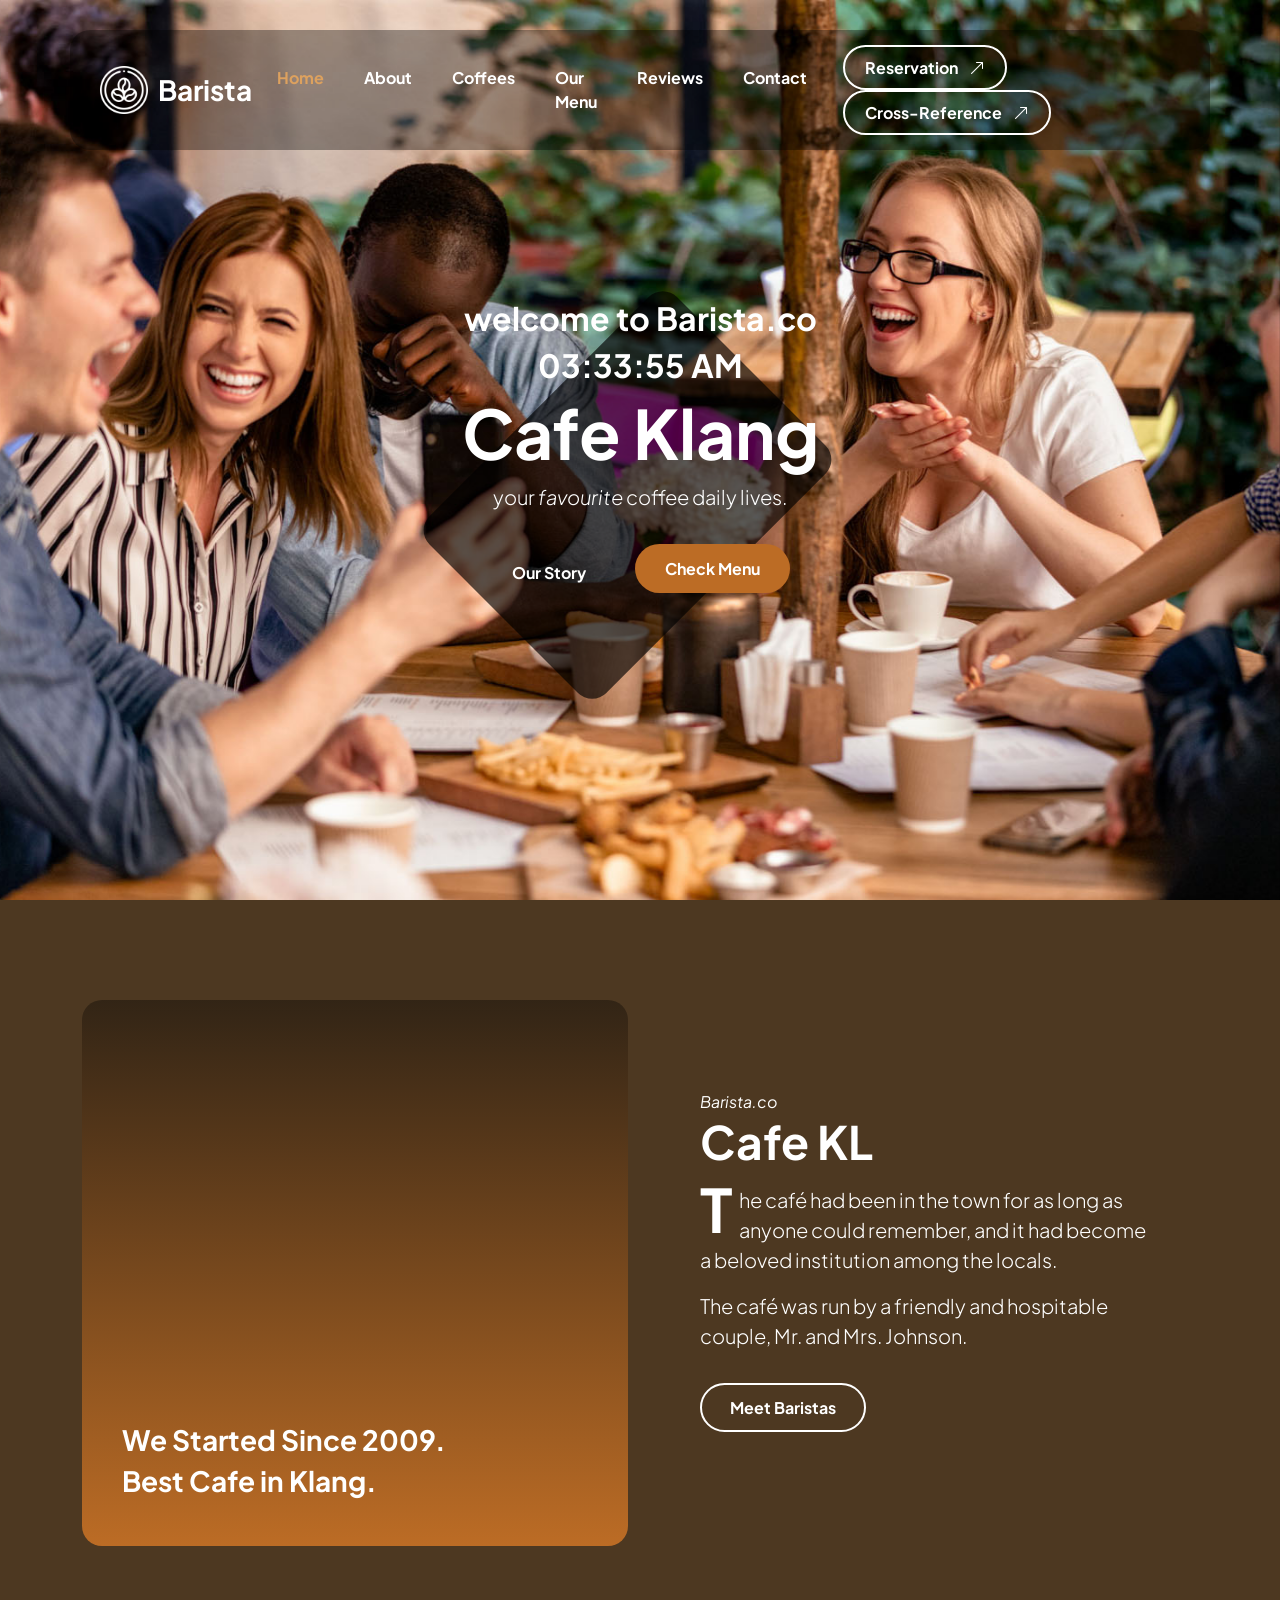
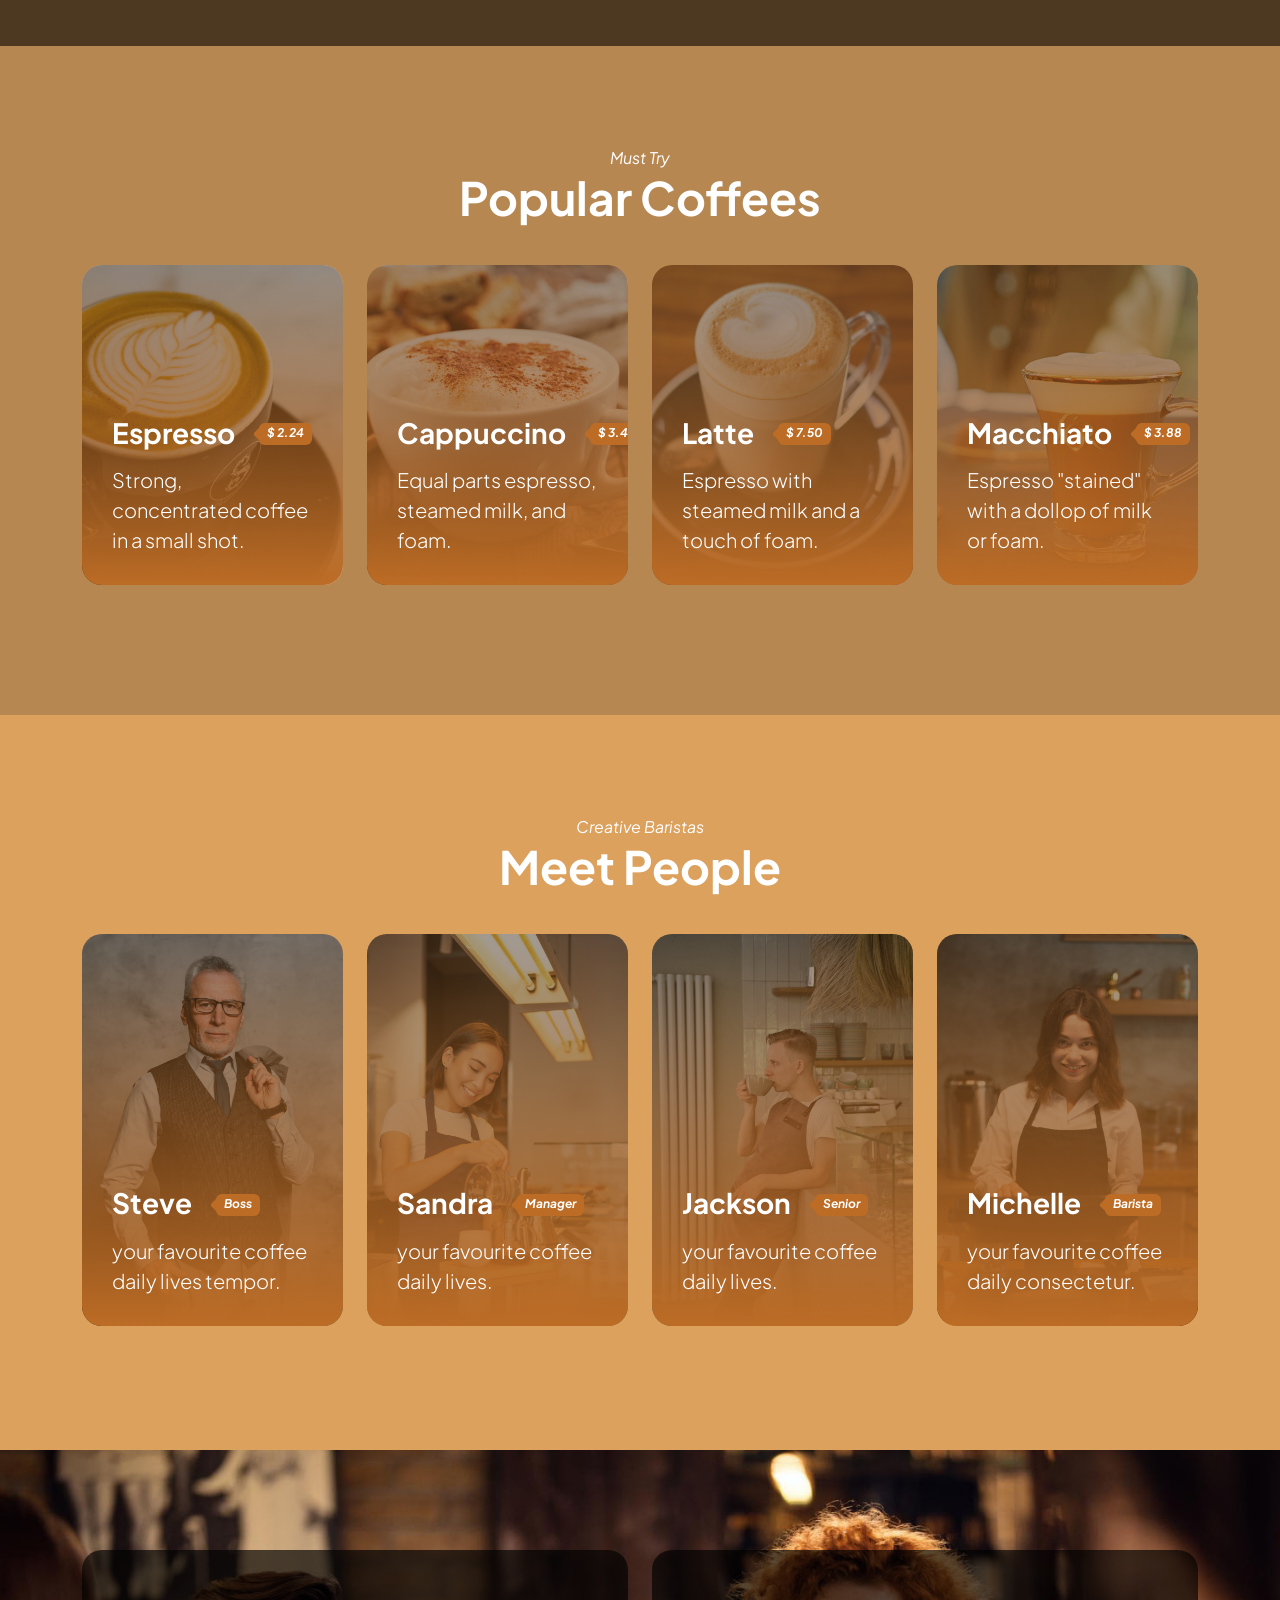
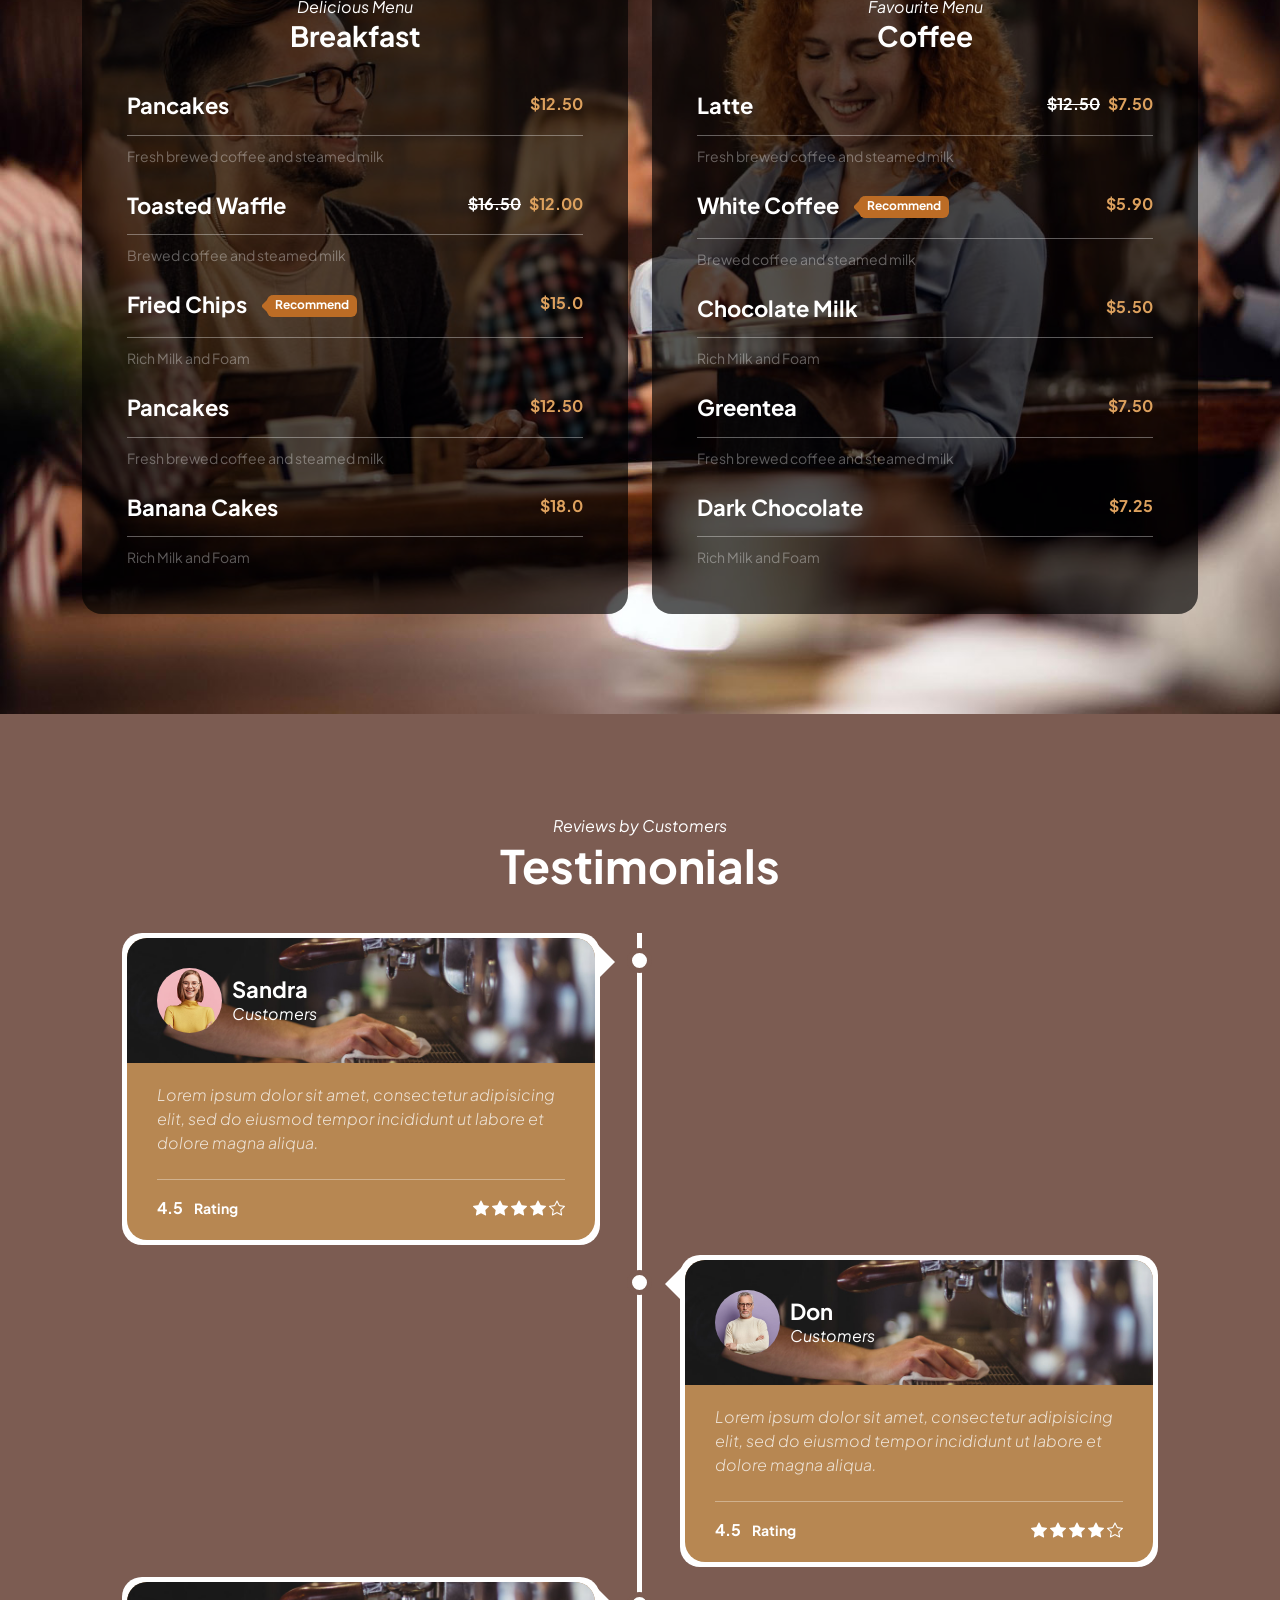
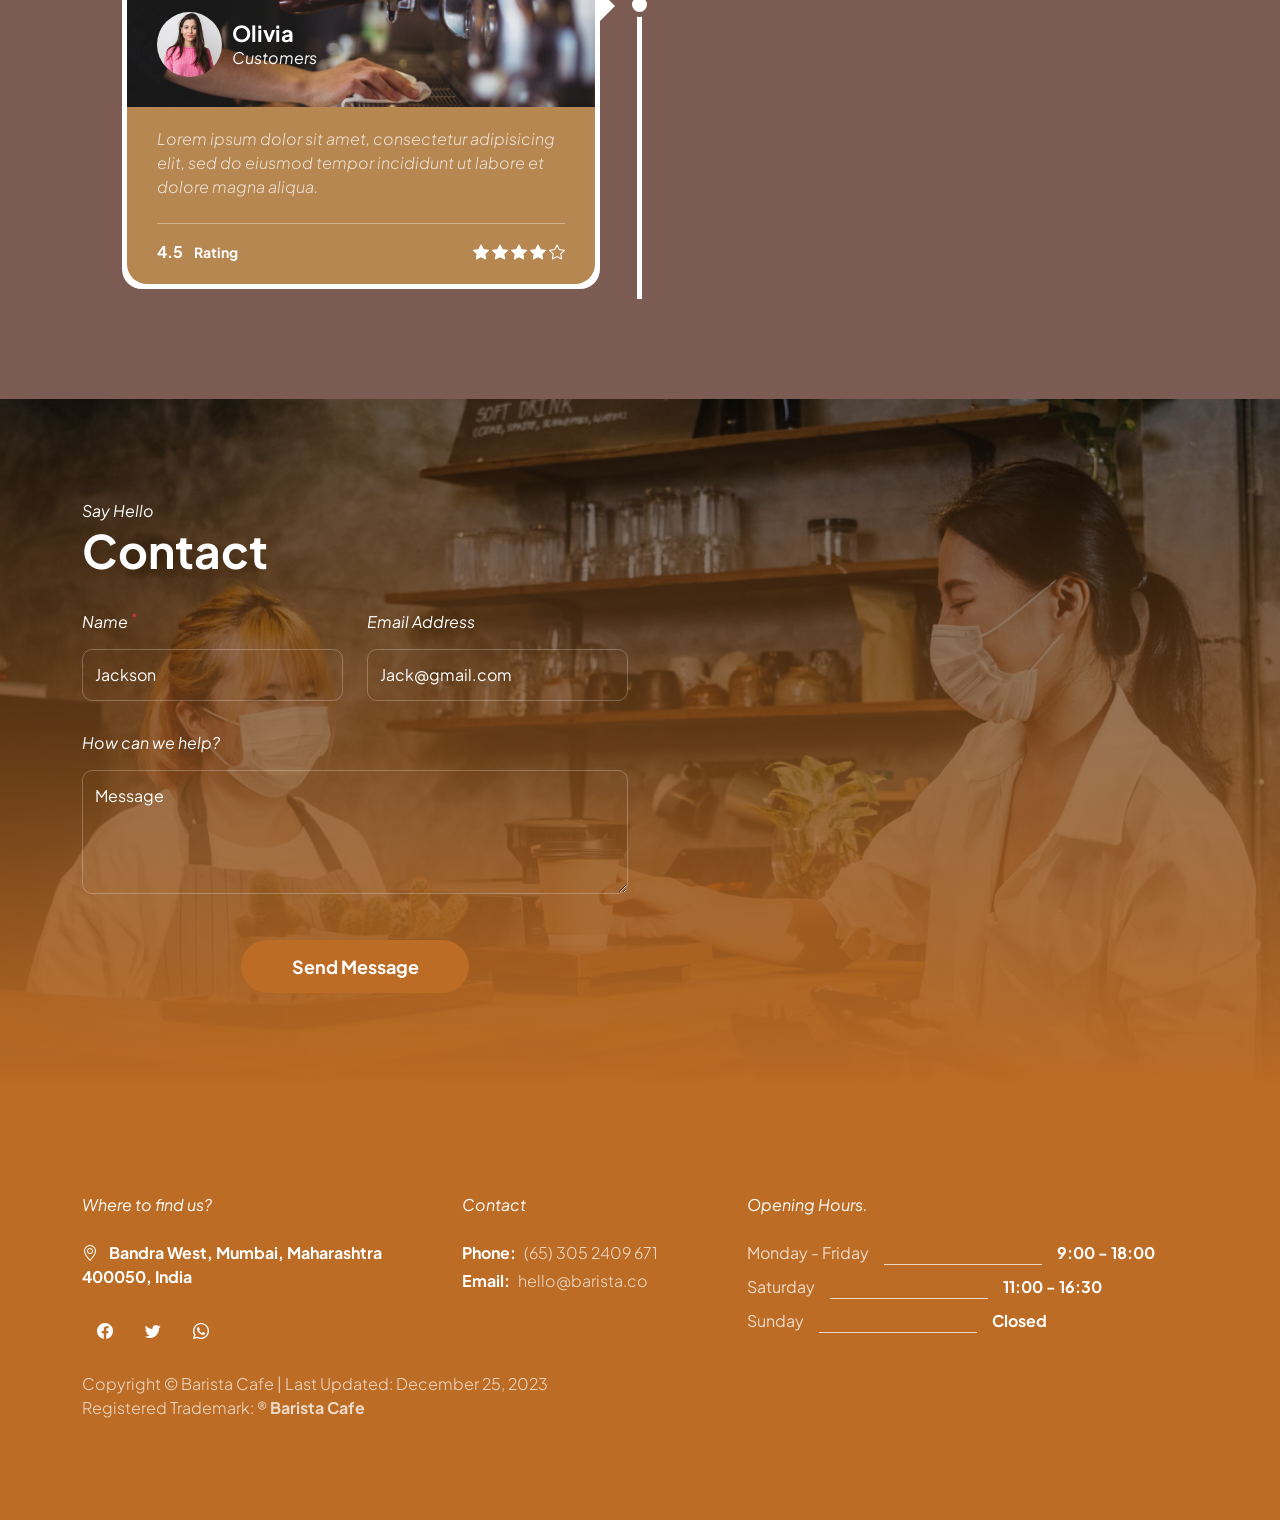
==== index.html @ 6280be95 "Add files via upload intial commit" ====
<!doctype html>
<html lang="en">

<head>
    <meta charset="utf-8">
    <meta name="viewport" content="width=device-width, initial-scale=1">

    <meta name="description" content="Barista Cafe website">
    <meta name="author" content="Sunil Giri">

    <title>Barista Cafe</title>

    <!-- favicon link -->
    <link rel="icon" href="images/coffee-beans.png">

    <!-- CSS FILES -->
    <link rel="preconnect" href="https://fonts.googleapis.com">

    <link rel="preconnect" href="https://fonts.gstatic.com" crossorigin>

    <link
        href="https://fonts.googleapis.com/css2?family=Plus+Jakarta+Sans:ital,wght@0,200;0,400;0,600;0,700;1,200;1,700&display=swap"
        rel="stylesheet">

    <link href="css/bootstrap.min.css" rel="stylesheet">

    <link href="css/bootstrap-icons.css" rel="stylesheet">

    <link href="css/vegas.min.css" rel="stylesheet">

    <link href="css/tooplate-barista.css" rel="stylesheet">

</head>

<body>

    <main>
        <nav class="navbar navbar-expand-lg">
            <div class="container">
                <a class="navbar-brand d-flex align-items-center" href="index.html">
                    <img src="images/coffee-beans.png" class="navbar-brand-image img-fluid" alt="Barista Cafe Template">
                    Barista
                </a>

                <button class="navbar-toggler" type="button" data-bs-toggle="collapse" data-bs-target="#navbarNav"
                    aria-controls="navbarNav" aria-expanded="false" aria-label="Toggle navigation">
                    <span class="navbar-toggler-icon"></span>
                </button>

                <div class="collapse navbar-collapse" id="navbarNav">
                    <ul class="navbar-nav ms-lg-auto">
                        <li class="nav-item">
                            <a class="nav-link click-scroll" href="#section_1">Home</a>
                        </li>

                        <li class="nav-item">
                            <a class="nav-link click-scroll" href="#section_2">About</a>
                        </li>

                        <li class="nav-item">
                            <a class="nav-link click-scroll" href="#section_3">Coffees</a>
                        </li>

                        <li class="nav-item">
                            <a class="nav-link click-scroll" href="#section_4">Our Menu</a>
                        </li>

                        <li class="nav-item">
                            <a class="nav-link click-scroll" href="#section_5">Reviews</a>
                        </li>

                        <li class="nav-item">
                            <a class="nav-link click-scroll" href="#section_6">Contact</a>
                        </li>
                    </ul>

                    <div class="ms-lg-3">
                        <a class="btn custom-btn custom-border-btn" href="reservation.html">
                            Reservation
                            <i class="bi-arrow-up-right ms-2"></i>
                        </a>
                        <a class="btn custom-btn custom-border-btn" href="reference.html">
                            Cross-Reference
                            <i class="bi-arrow-up-right ms-2"></i>
                        </a>
                    </div>
                </div>
            </div>
        </nav>


        <section class="hero-section d-flex justify-content-center align-items-center" id="section_1">

            <div class="container">
                <div class="row align-items-center">

                    <div class="col-lg-6 col-12 mx-auto">
                        <h3 class="text-white">welcome to Barista.co
                        </h3>

                        <h3 class="text-white" id="site-clock">12:59:00 AM</h3>

                        <h1>Cafe Klang</h1>

                        <p class="text-white mb-4 pb-lg-2">
                            your <em>favourite</em> coffee daily lives.
                        </p>

                        <a class="btn custom-btn custom-border-btn smoothscroll me-3" href="#section_2">
                            Our Story
                        </a>

                        <a class="btn custom-btn smoothscroll me-2 mb-2" href="#section_4"><strong>Check
                                Menu</strong></a>
                    </div>

                </div>
            </div>

            <div class="hero-slides"></div>
        </section>


        <section class="about-section section-padding" id="section_2">
            <div class="section-overlay"></div>
            <div class="container">
                <div class="row align-items-center">

                    <div class="col-lg-6 col-12">
                        <div class="ratio ratio-1x1">
                            <!-- Video -->
                            <video autoplay="" loop="" muted="" class="custom-video" poster="">
                                <source src="videos/pexels-mike-jones-9046237.mp4" type="video/mp4">

                                Your browser does not support the video tag.
                            </video>
                            <!-- Video -->

                            <!-- audio -->
                            <audio id="audioPlayer">
                                <source src="audios/click-sfx.mp3" type="audio/mpeg">
                                Your browser does not support the audio element.
                            </audio>
                            <!-- audio -->

                            <div class="about-video-info d-flex flex-column">
                                <h4 class="mt-auto">We Started Since 2009.</h4>

                                <h4>Best Cafe in Klang.</h4>
                            </div>
                        </div>
                    </div>

                    <div class="col-lg-5 col-12 mt-4 mt-lg-0 mx-auto">
                        <em class="text-white">Barista.co</em>

                        <h2 class="text-white mb-3">Cafe KL</h2>

                        <p class="text-white text-dropcap">The café had been in the town for as long as anyone could
                            remember, and
                            it
                            had become a beloved institution among the locals.</p>

                        <p class="text-white">The café was run by a friendly and hospitable couple, Mr. and Mrs.
                            Johnson.
                        </p>

                        <a href="#barista-team" class="smoothscroll btn custom-btn custom-border-btn mt-3 mb-4">Meet
                            Baristas</a>
                    </div>

                </div>
            </div>
        </section>


        <section class="barista-section section-padding section-bg-primary" id="section_3">
            <div class="container">
                <div class="row justify-content-center">

                    <div class="col-lg-12 col-12 text-center mb-4 pb-lg-2">
                        <em class="text-white">Must Try</em>

                        <h2 class="text-white">Popular Coffees</h2>
                    </div>

                    <div class="col-lg-3 col-md-6 col-12 mb-4">
                        <a href="#section_4">
                            <div class="team-block-wrap">
                                <div class="team-block-info d-flex flex-column">
                                    <div class="d-flex mt-auto mb-3">
                                        <h4 class="text-white mb-0">Espresso</h4>

                                        <p class="badge ms-4"><em>$ 2.24</em></p>
                                    </div>

                                    <p class="text-white mb-0">Strong, concentrated coffee in a small shot.</p>
                                </div>

                                <div class="team-block-image-wrap">
                                    <img src="images/coffees/espresso.jpg" class="team-block-image img-fluid" alt="">
                                </div>
                            </div>
                        </a>
                    </div>

                    <div class="col-lg-3 col-md-6 col-12 mb-4">
                        <a href="#section_4">
                            <div class="team-block-wrap">
                                <div class="team-block-info d-flex flex-column">
                                    <div class="d-flex mt-auto mb-3">
                                        <h4 class="text-white mb-0">Cappuccino</h4>

                                        <p class="badge ms-4"><em>$ 3.44</em></p>
                                    </div>

                                    <p class="text-white mb-0">Equal parts espresso, steamed milk, and foam.</p>
                                </div>

                                <div class="team-block-image-wrap">
                                    <img src="images/coffees/cappuccino.jpg" class="team-block-image img-fluid" alt="">
                                </div>
                            </div>
                        </a>
                    </div>

                    <div class="col-lg-3 col-md-6 col-12 mb-4">
                        <a href="#section_4">
                            <div class="team-block-wrap">
                                <div class="team-block-info d-flex flex-column">
                                    <div class="d-flex mt-auto mb-3">
                                        <h4 class="text-white mb-0">Latte</h4>

                                        <p class="badge ms-4"><em>$ 7.50</em></p>
                                    </div>

                                    <p class="text-white mb-0">Espresso with steamed milk and a touch of foam.</p>
                                </div>

                                <div class="team-block-image-wrap">
                                    <img src="images/coffees/latte.jpg" class="team-block-image img-fluid" alt="">
                                </div>
                            </div>
                        </a>
                    </div>

                    <div class="col-lg-3 col-md-6 col-12">
                        <a href="#section_4">
                            <div class="team-block-wrap">
                                <div class="team-block-info d-flex flex-column">
                                    <div class="d-flex mt-auto mb-3">
                                        <h4 class="text-white mb-0">Macchiato</h4>

                                        <p class="badge ms-4"><em>$ 3.88</em></p>
                                    </div>

                                    <p class="text-white mb-0">Espresso "stained" with a dollop of milk or foam.</p>
                                </div>

                                <div class="team-block-image-wrap">
                                    <img src="images/coffees/macchiato.jpg" class="team-block-image img-fluid" alt="">
                                </div>
                            </div>
                        </a>
                    </div>

                </div>
            </div>
        </section>


        <section class="barista-section section-padding section-bg-secondary" id="barista-team">
            <div class="container">
                <div class="row justify-content-center">

                    <div class="col-lg-12 col-12 text-center mb-4 pb-lg-2">
                        <em class="text-white">Creative Baristas</em>

                        <h2 class="text-white">Meet People</h2>
                    </div>

                    <div class="col-lg-3 col-md-6 col-12 mb-4">
                        <div class="team-block-wrap">
                            <div class="team-block-info d-flex flex-column">
                                <div class="d-flex mt-auto mb-3">
                                    <h4 class="text-white mb-0">Steve</h4>

                                    <p class="badge ms-4"><em>Boss</em></p>
                                </div>

                                <p class="text-white mb-0">your favourite coffee daily lives tempor.</p>
                            </div>

                            <div class="team-block-image-wrap">
                                <img src="images/team/portrait-elegant-old-man-wearing-suit.jpg"
                                    class="team-block-image img-fluid" alt="">
                            </div>
                        </div>
                    </div>

                    <div class="col-lg-3 col-md-6 col-12 mb-4">
                        <div class="team-block-wrap">
                            <div class="team-block-info d-flex flex-column">
                                <div class="d-flex mt-auto mb-3">
                                    <h4 class="text-white mb-0">Sandra</h4>

                                    <p class="badge ms-4"><em>Manager</em></p>
                                </div>

                                <p class="text-white mb-0">your favourite coffee daily lives.</p>
                            </div>

                            <div class="team-block-image-wrap">
                                <img src="images/team/cute-korean-barista-girl-pouring-coffee-prepare-filter-batch-brew-pour-working-cafe.jpg"
                                    class="team-block-image img-fluid" alt="">
                            </div>
                        </div>
                    </div>

                    <div class="col-lg-3 col-md-6 col-12 mb-4">
                        <div class="team-block-wrap">
                            <div class="team-block-info d-flex flex-column">
                                <div class="d-flex mt-auto mb-3">
                                    <h4 class="text-white mb-0">Jackson</h4>

                                    <p class="badge ms-4"><em>Senior</em></p>
                                </div>

                                <p class="text-white mb-0">your favourite coffee daily lives.</p>
                            </div>

                            <div class="team-block-image-wrap">
                                <img src="images/team/small-business-owner-drinking-coffee.jpg"
                                    class="team-block-image img-fluid" alt="">
                            </div>
                        </div>
                    </div>

                    <div class="col-lg-3 col-md-6 col-12">
                        <div class="team-block-wrap">
                            <div class="team-block-info d-flex flex-column">
                                <div class="d-flex mt-auto mb-3">
                                    <h4 class="text-white mb-0">Michelle</h4>

                                    <p class="badge ms-4"><em>Barista</em></p>
                                </div>

                                <p class="text-white mb-0">your favourite coffee daily consectetur.</p>
                            </div>

                            <div class="team-block-image-wrap">
                                <img src="images/team/smiley-business-woman-working-cashier.jpg"
                                    class="team-block-image img-fluid" alt="">
                            </div>
                        </div>
                    </div>

                </div>
            </div>
        </section>


        <section class="menu-section section-padding" id="section_4">
            <div class="container">
                <div class="row">

                    <div class="col-lg-6 col-12 mb-4 mb-lg-0">
                        <div class="menu-block-wrap">
                            <div class="text-center mb-4 pb-lg-2">
                                <em class="text-white">Delicious Menu</em>
                                <h4 class="text-white">Breakfast</h4>
                            </div>

                            <div class="menu-block">
                                <div class="d-flex">
                                    <h6>Pancakes</h6>

                                    <span class="underline"></span>

                                    <strong class="ms-auto">$12.50</strong>
                                </div>

                                <div class="border-top mt-2 pt-2">
                                    <small>Fresh brewed coffee and steamed milk</small>
                                </div>
                            </div>

                            <div class="menu-block my-4">
                                <div class="d-flex">
                                    <h6>
                                        Toasted Waffle
                                    </h6>

                                    <span class="underline"></span>

                                    <strong class="text-white ms-auto"><del>$16.50</del></strong>

                                    <strong class="ms-2">$12.00</strong>
                                </div>

                                <div class="border-top mt-2 pt-2">
                                    <small>Brewed coffee and steamed milk</small>
                                </div>
                            </div>

                            <div class="menu-block">
                                <div class="d-flex">
                                    <h6>Fried Chips
                                        <span class="badge ms-3">Recommend</span>
                                    </h6>

                                    <span class="underline"></span>

                                    <strong class="ms-auto">$15.0</strong>
                                </div>

                                <div class="border-top mt-2 pt-2">
                                    <small>Rich Milk and Foam</small>
                                </div>
                            </div>

                            <div class="menu-block my-4">
                                <div class="d-flex">
                                    <h6>Pancakes</h6>

                                    <span class="underline"></span>

                                    <strong class="ms-auto">$12.50</strong>
                                </div>

                                <div class="border-top mt-2 pt-2">
                                    <small>Fresh brewed coffee and steamed milk</small>
                                </div>
                            </div>

                            <div class="menu-block">
                                <div class="d-flex">
                                    <h6>Banana Cakes</h6>

                                    <span class="underline"></span>

                                    <strong class="ms-auto">$18.0</strong>
                                </div>

                                <div class="border-top mt-2 pt-2">
                                    <small>Rich Milk and Foam</small>
                                </div>
                            </div>
                        </div>
                    </div>

                    <div class="col-lg-6 col-12">
                        <div class="menu-block-wrap">
                            <div class="text-center mb-4 pb-lg-2">
                                <em class="text-white">Favourite Menu</em>
                                <h4 class="text-white">Coffee</h4>
                            </div>

                            <div class="menu-block">
                                <div class="d-flex">
                                    <h6>Latte</h6>

                                    <span class="underline"></span>

                                    <strong class="text-white ms-auto"><del>$12.50</del></strong>

                                    <strong class="ms-2">$7.50</strong>
                                </div>

                                <div class="border-top mt-2 pt-2">
                                    <small>Fresh brewed coffee and steamed milk</small>
                                </div>
                            </div>

                            <div class="menu-block my-4">
                                <div class="d-flex">
                                    <h6>
                                        White Coffee
                                        <span class="badge ms-3">Recommend</span>
                                    </h6>

                                    <span class="underline"></span>

                                    <strong class="ms-auto">$5.90</strong>
                                </div>

                                <div class="border-top mt-2 pt-2">
                                    <small>Brewed coffee and steamed milk</small>
                                </div>
                            </div>

                            <div class="menu-block">
                                <div class="d-flex">
                                    <h6>Chocolate Milk</h6>

                                    <span class="underline"></span>

                                    <strong class="ms-auto">$5.50</strong>
                                </div>

                                <div class="border-top mt-2 pt-2">
                                    <small>Rich Milk and Foam</small>
                                </div>
                            </div>

                            <div class="menu-block my-4">
                                <div class="d-flex">
                                    <h6>Greentea</h6>

                                    <span class="underline"></span>

                                    <strong class="ms-auto">$7.50</strong>
                                </div>

                                <div class="border-top mt-2 pt-2">
                                    <small>Fresh brewed coffee and steamed milk</small>
                                </div>
                            </div>

                            <div class="menu-block">
                                <div class="d-flex">
                                    <h6>Dark Chocolate</h6>

                                    <span class="underline"></span>

                                    <strong class="ms-auto">$7.25</strong>
                                </div>

                                <div class="border-top mt-2 pt-2">
                                    <small>Rich Milk and Foam</small>
                                </div>
                            </div>
                        </div>
                    </div>

                </div>
            </div>
        </section>


        <section class="reviews-section section-padding section-bg-primary" id="section_5">
            <div class="container">
                <div class="row justify-content-center">

                    <div class="col-lg-12 col-12 text-center mb-4 pb-lg-2">
                        <em class="text-white">Reviews by Customers</em>

                        <h2 class="text-white">Testimonials</h2>
                    </div>

                    <div class="timeline">
                        <div class="timeline-container timeline-container-left">
                            <div class="timeline-content">
                                <div class="reviews-block">
                                    <div class="reviews-block-image-wrap d-flex align-items-center">
                                        <img src="images/reviews/young-woman-with-round-glasses-yellow-sweater.jpg"
                                            class="reviews-block-image img-fluid" alt="">

                                        <div class="">
                                            <h6 class="text-white mb-0">Sandra</h6>
                                            <em class="text-white"> Customers</em>
                                        </div>
                                    </div>

                                    <div class="reviews-block-info">
                                        <p>Lorem ipsum dolor sit amet, consectetur adipisicing elit, sed do eiusmod
                                            tempor incididunt ut labore et dolore magna aliqua.</p>

                                        <div class="d-flex border-top pt-3 mt-4">
                                            <strong class="text-white">4.5 <small class="ms-2">Rating</small></strong>

                                            <div class="reviews-group ms-auto">
                                                <i class="bi-star-fill"></i>
                                                <i class="bi-star-fill"></i>
                                                <i class="bi-star-fill"></i>
                                                <i class="bi-star-fill"></i>
                                                <i class="bi-star"></i>
                                            </div>
                                        </div>
                                    </div>
                                </div>
                            </div>
                        </div>

                        <div class="timeline-container timeline-container-right">
                            <div class="timeline-content">
                                <div class="reviews-block">
                                    <div class="reviews-block-image-wrap d-flex align-items-center">
                                        <img src="images/reviews/senior-man-white-sweater-eyeglasses.jpg"
                                            class="reviews-block-image img-fluid" alt="">

                                        <div class="">
                                            <h6 class="text-white mb-0">Don</h6>
                                            <em class="text-white"> Customers</em>
                                        </div>
                                    </div>

                                    <div class="reviews-block-info">
                                        <p>Lorem ipsum dolor sit amet, consectetur adipisicing elit, sed do eiusmod
                                            tempor incididunt ut labore et dolore magna aliqua.</p>

                                        <div class="d-flex border-top pt-3 mt-4">
                                            <strong class="text-white">4.5 <small class="ms-2">Rating</small></strong>

                                            <div class="reviews-group ms-auto">
                                                <i class="bi-star-fill"></i>
                                                <i class="bi-star-fill"></i>
                                                <i class="bi-star-fill"></i>
                                                <i class="bi-star-fill"></i>
                                                <i class="bi-star"></i>
                                            </div>
                                        </div>
                                    </div>
                                </div>
                            </div>
                        </div>

                        <div class="timeline-container timeline-container-left">
                            <div class="timeline-content">
                                <div class="reviews-block">
                                    <div class="reviews-block-image-wrap d-flex align-items-center">
                                        <img src="images/reviews/young-beautiful-woman-pink-warm-sweater-natural-look-smiling-portrait-isolated-long-hair.jpg"
                                            class="reviews-block-image img-fluid" alt="">

                                        <div class="">
                                            <h6 class="text-white mb-0">Olivia</h6>
                                            <em class="text-white"> Customers</em>
                                        </div>
                                    </div>

                                    <div class="reviews-block-info">
                                        <p>Lorem ipsum dolor sit amet, consectetur adipisicing elit, sed do eiusmod
                                            tempor incididunt ut labore et dolore magna aliqua.</p>

                                        <div class="d-flex border-top pt-3 mt-4">
                                            <strong class="text-white">4.5 <small class="ms-2">Rating</small></strong>

                                            <div class="reviews-group ms-auto">
                                                <i class="bi-star-fill"></i>
                                                <i class="bi-star-fill"></i>
                                                <i class="bi-star-fill"></i>
                                                <i class="bi-star-fill"></i>
                                                <i class="bi-star"></i>
                                            </div>
                                        </div>
                                    </div>
                                </div>
                            </div>
                        </div>
                    </div>

                </div>
            </div>
        </section>


        <section class="contact-section section-padding" id="section_6">
            <div class="container">
                <div class="row">

                    <div class="col-lg-12 col-12">
                        <em class="text-white">Say Hello</em>
                        <h2 class="text-white mb-4 pb-lg-2">Contact</h2>
                    </div>

                    <div class="col-lg-6 col-12">
                        <form action="#" method="post" class="custom-form contact-form" role="form">

                            <div class="row">

                                <div class="col-lg-6 col-12">
                                    <label for="name" class="form-label">Name <sup class="text-danger">*</sup></label>

                                    <input type="text" name="name" id="name" class="form-control" placeholder="Jackson"
                                        required="">
                                </div>

                                <div class="col-lg-6 col-12">
                                    <label for="email" class="form-label">Email Address</label>

                                    <input type="email" name="email" id="email" pattern="[^ @]*@[^ @]*"
                                        class="form-control" placeholder="Jack@gmail.com" required="">
                                </div>

                                <div class="col-12">
                                    <label for="message" class="form-label">How can we help?</label>

                                    <textarea name="message" rows="4" class="form-control" id="message"
                                        placeholder="Message" required=""></textarea>

                                </div>
                            </div>

                            <div class="col-lg-5 col-12 mx-auto mt-3">
                                <button type="submit" class="form-control">Send Message</button>
                            </div>
                        </form>
                    </div>

                    <div class="col-lg-6 col-12 mx-auto mt-5 mt-lg-0 ps-lg-5">
                        <iframe class="google-map"
                            src="https://www.google.com/maps/embed?pb=!1m18!1m12!1m3!1d370644.3904200526!2d-79.48127490010357!3d43.467709584694795!2m3!1f0!2f0!3f0!3m2!1i1024!2i768!4f13.1!3m3!1m2!1s0x882b33453685cad9%3A0xdb1af9c2b20fd3b!2sLa%20Barista%20Cafe!5e0!3m2!1sen!2snp!4v1701093655881!5m2!1sen!2snp"
                            width="100%" height="300" style="border:0;" allowfullscreen="" loading="lazy"
                            referrerpolicy="no-referrer-when-downgrade"></iframe>
                    </div>

                </div>
            </div>
        </section>


        <footer class="site-footer">
            <div class="container">
                <div class="row">

                    <div class="col-lg-4 col-12 me-auto">
                        <em class="text-white d-block mb-4">Where to find us?</em>

                        <strong class="text-white">
                            <i class="bi-geo-alt me-2"></i>
                            Bandra West, Mumbai, Maharashtra 400050, India
                        </strong>

                        <ul class="social-icon mt-4">
                            <li class="social-icon-item">
                                <a href="#" class="social-icon-link bi-facebook">
                                </a>
                            </li>

                            <li class="social-icon-item">
                                <a href="" target="_new" class="social-icon-link bi-twitter">
                                </a>
                            </li>

                            <li class="social-icon-item">
                                <a href="#" class="social-icon-link bi-whatsapp">
                                </a>
                            </li>
                        </ul>
                    </div>

                    <div class="col-lg-3 col-12 mt-4 mb-3 mt-lg-0 mb-lg-0">
                        <em class="text-white d-block mb-4">Contact</em>

                        <p class="d-flex mb-1">
                            <strong class="me-2">Phone:</strong>
                            <a href="tel: 305-240-9671" class="site-footer-link">
                                (65)
                                305 2409 671
                            </a>
                        </p>

                        <p class="d-flex">
                            <strong class="me-2">Email:</strong>

                            <a href="mailto:info@yourgmail.com" class="site-footer-link">
                                hello@barista.co
                            </a>
                        </p>
                    </div>


                    <div class="col-lg-5 col-12">
                        <em class="text-white d-block mb-4">Opening Hours.</em>

                        <ul class="opening-hours-list">
                            <li class="d-flex">
                                Monday - Friday
                                <span class="underline"></span>

                                <strong>9:00 - 18:00</strong>
                            </li>

                            <li class="d-flex">
                                Saturday
                                <span class="underline"></span>

                                <strong>11:00 - 16:30</strong>
                            </li>

                            <li class="d-flex">
                                Sunday
                                <span class="underline"></span>

                                <strong>Closed</strong>
                            </li>
                        </ul>
                    </div>

                    <div class="col-lg-8 col-12 mt-4">
                        <p class="copyright-text mb-0">Copyright &copy; Barista Cafe | Last Updated: December 25, 2023
                            <br>
                            Registered Trademark: &reg; <b>Barista Cafe</b>
                        </p>
                    </div>
                </div>
        </footer>
    </main>

    <!-- JAVASCRIPT FILES -->
    <script src="js/jquery.min.js"></script>
    <script src="js/bootstrap.min.js"></script>
    <script src="js/jquery.sticky.js"></script>
    <script src="js/click-scroll.js"></script>
    <script src="js/vegas.min.js"></script>
    <script src="js/custom.js"></script>
    <script src="js/clicksound.js"></script>
    <script src="js/site-clock.js"></script>

</body>

</html>
---- css/vegas.min.css ----
.vegas-content-scrollable,
.vegas-overlay,
.vegas-slide,
.vegas-slide-inner,
.vegas-timer {
    position: absolute;
    top: 0;
    left: 0;
    bottom: 0;
    right: 0;
    overflow: hidden;
    border: none;
    padding: 0;
    margin: 0
}

.vegas-content-scrollable {
    position: relative;
    height: 100%;
    overflow: auto
}

.vegas-overlay {
    opacity: .5;
    background: url(./overlays/02.png) center center
}

.vegas-timer {
    top: auto;
    bottom: 0;
    height: 2px
}

.vegas-timer-progress {
    width: 0%;
    height: 100%;
    background: #fff;
    transition: width ease-out
}

.vegas-timer-running .vegas-timer-progress {
    width: 100%
}

.vegas-slide,
.vegas-slide-inner {
    margin: 0;
    padding: 0;
    background: center center no-repeat;
    transform: translateZ(0);
    will-change: transform, opacity
}

body .vegas-container {
    overflow: hidden !important;
    position: relative
}

.vegas-video {
    min-width: 100%;
    min-height: 100%;
    width: auto;
    height: auto
}

body.vegas-container {
    overflow: auto;
    position: static;
    z-index: -2
}

body.vegas-container>.vegas-overlay,
body.vegas-container>.vegas-slide,
body.vegas-container>.vegas-timer {
    position: fixed;
    z-index: -1
}

.vegas-transition-blur,
.vegas-transition-blur2 {
    opacity: 0;
    filter: blur(32px) brightness(1.01)
}

.vegas-transition-blur-in,
.vegas-transition-blur2-in {
    opacity: 1;
    filter: blur(0) brightness(1.01)
}

.vegas-transition-blur2-out {
    opacity: 0
}

.vegas-transition-burn,
.vegas-transition-burn2 {
    opacity: 0;
    filter: contrast(1000%) saturate(1000%)
}

.vegas-transition-burn-in,
.vegas-transition-burn2-in {
    opacity: 1;
    filter: contrast(100%) saturate(100%)
}

.vegas-transition-burn2-out {
    opacity: 0;
    filter: contrast(1000%) saturate(1000%)
}

.vegas-transition-fade,
.vegas-transition-fade2 {
    opacity: 0
}

.vegas-transition-fade-in,
.vegas-transition-fade2-in {
    opacity: 1
}

.vegas-transition-fade2-out {
    opacity: 0
}

.vegas-transition-flash,
.vegas-transition-flash2 {
    opacity: 0;
    filter: brightness(25)
}

.vegas-transition-flash-in,
.vegas-transition-flash2-in {
    opacity: 1;
    filter: brightness(1)
}

.vegas-transition-flash2-out {
    opacity: 0;
    filter: brightness(25)
}

.vegas-transition-negative,
.vegas-transition-negative2 {
    opacity: 0;
    filter: invert(100%)
}

.vegas-transition-negative-in,
.vegas-transition-negative2-in {
    opacity: 1;
    filter: invert(0)
}

.vegas-transition-negative2-out {
    opacity: 0;
    filter: invert(100%)
}

.vegas-transition-slideDown,
.vegas-transition-slideDown2 {
    transform: translateY(-100%)
}

.vegas-transition-slideDown-in,
.vegas-transition-slideDown2-in {
    transform: translateY(0)
}

.vegas-transition-slideDown2-out {
    transform: translateY(100%)
}

.vegas-transition-slideLeft,
.vegas-transition-slideLeft2 {
    transform: translateX(100%)
}

.vegas-transition-slideLeft-in,
.vegas-transition-slideLeft2-in {
    transform: translateX(0)
}

.vegas-transition-slideLeft2-out,
.vegas-transition-slideRight,
.vegas-transition-slideRight2 {
    transform: translateX(-100%)
}

.vegas-transition-slideRight-in,
.vegas-transition-slideRight2-in {
    transform: translateX(0)
}

.vegas-transition-slideRight2-out {
    transform: translateX(100%)
}

.vegas-transition-slideUp,
.vegas-transition-slideUp2 {
    transform: translateY(100%)
}

.vegas-transition-slideUp-in,
.vegas-transition-slideUp2-in {
    transform: translateY(0)
}

.vegas-transition-slideUp2-out {
    transform: translateY(-100%)
}

.vegas-transition-swirlLeft,
.vegas-transition-swirlLeft2 {
    transform: scale(2) rotate(35deg);
    opacity: 0
}

.vegas-transition-swirlLeft-in,
.vegas-transition-swirlLeft2-in {
    transform: scale(1) rotate(0);
    opacity: 1
}

.vegas-transition-swirlLeft2-out,
.vegas-transition-swirlRight,
.vegas-transition-swirlRight2 {
    transform: scale(2) rotate(-35deg);
    opacity: 0
}

.vegas-transition-swirlRight-in,
.vegas-transition-swirlRight2-in {
    transform: scale(1) rotate(0);
    opacity: 1
}

.vegas-transition-swirlRight2-out {
    transform: scale(2) rotate(35deg);
    opacity: 0
}

.vegas-transition-zoomIn,
.vegas-transition-zoomIn2 {
    transform: scale(0);
    opacity: 0
}

.vegas-transition-zoomIn-in,
.vegas-transition-zoomIn2-in {
    transform: scale(1);
    opacity: 1
}

.vegas-transition-zoomIn2-out,
.vegas-transition-zoomOut,
.vegas-transition-zoomOut2 {
    transform: scale(2);
    opacity: 0
}

.vegas-transition-zoomOut-in,
.vegas-transition-zoomOut2-in {
    transform: scale(1);
    opacity: 1
}

.vegas-transition-zoomOut2-out {
    transform: scale(0);
    opacity: 0
}

.vegas-animation-kenburns {
    -webkit-animation: kenburns ease-out;
    animation: kenburns ease-out
}

@-webkit-keyframes kenburns {
    0% {
        transform: scale(1.5)
    }

    100% {
        transform: scale(1)
    }
}

@keyframes kenburns {
    0% {
        transform: scale(1.5)
    }

    100% {
        transform: scale(1)
    }
}

.vegas-animation-kenburnsDownLeft {
    -webkit-animation: kenburnsDownLeft ease-out;
    animation: kenburnsDownLeft ease-out
}

@-webkit-keyframes kenburnsDownLeft {
    0% {
        transform: scale(1.5) translate(10%, -10%)
    }

    100% {
        transform: scale(1) translate(0, 0)
    }
}

@keyframes kenburnsDownLeft {
    0% {
        transform: scale(1.5) translate(10%, -10%)
    }

    100% {
        transform: scale(1) translate(0, 0)
    }
}

.vegas-animation-kenburnsDownRight {
    -webkit-animation: kenburnsDownRight ease-out;
    animation: kenburnsDownRight ease-out
}

@-webkit-keyframes kenburnsDownRight {
    0% {
        transform: scale(1.5) translate(-10%, -10%)
    }

    100% {
        transform: scale(1) translate(0, 0)
    }
}

@keyframes kenburnsDownRight {
    0% {
        transform: scale(1.5) translate(-10%, -10%)
    }

    100% {
        transform: scale(1) translate(0, 0)
    }
}

.vegas-animation-kenburnsDown {
    -webkit-animation: kenburnsDown ease-out;
    animation: kenburnsDown ease-out
}

@-webkit-keyframes kenburnsDown {
    0% {
        transform: scale(1.5) translate(0, -10%)
    }

    100% {
        transform: scale(1) translate(0, 0)
    }
}

@keyframes kenburnsDown {
    0% {
        transform: scale(1.5) translate(0, -10%)
    }

    100% {
        transform: scale(1) translate(0, 0)
    }
}

.vegas-animation-kenburnsLeft {
    -webkit-animation: kenburnsLeft ease-out;
    animation: kenburnsLeft ease-out
}

@-webkit-keyframes kenburnsLeft {
    0% {
        transform: scale(1.5) translate(10%, 0)
    }

    100% {
        transform: scale(1) translate(0, 0)
    }
}

@keyframes kenburnsLeft {
    0% {
        transform: scale(1.5) translate(10%, 0)
    }

    100% {
        transform: scale(1) translate(0, 0)
    }
}

.vegas-animation-kenburnsRight {
    -webkit-animation: kenburnsRight ease-out;
    animation: kenburnsRight ease-out
}

@-webkit-keyframes kenburnsRight {
    0% {
        transform: scale(1.5) translate(-10%, 0)
    }

    100% {
        transform: scale(1) translate(0, 0)
    }
}

@keyframes kenburnsRight {
    0% {
        transform: scale(1.5) translate(-10%, 0)
    }

    100% {
        transform: scale(1) translate(0, 0)
    }
}

.vegas-animation-kenburnsUpLeft {
    -webkit-animation: kenburnsUpLeft ease-out;
    animation: kenburnsUpLeft ease-out
}

@-webkit-keyframes kenburnsUpLeft {
    0% {
        transform: scale(1.5) translate(10%, 10%)
    }

    100% {
        transform: scale(1) translate(0, 0)
    }
}

@keyframes kenburnsUpLeft {
    0% {
        transform: scale(1.5) translate(10%, 10%)
    }

    100% {
        transform: scale(1) translate(0, 0)
    }
}

.vegas-animation-kenburnsUpRight {
    -webkit-animation: kenburnsUpRight ease-out;
    animation: kenburnsUpRight ease-out
}

@-webkit-keyframes kenburnsUpRight {
    0% {
        transform: scale(1.5) translate(-10%, 10%)
    }

    100% {
        transform: scale(1) translate(0, 0)
    }
}

@keyframes kenburnsUpRight {
    0% {
        transform: scale(1.5) translate(-10%, 10%)
    }

    100% {
        transform: scale(1) translate(0, 0)
    }
}

.vegas-animation-kenburnsUp {
    -webkit-animation: kenburnsUp ease-out;
    animation: kenburnsUp ease-out
}

@-webkit-keyframes kenburnsUp {
    0% {
        transform: scale(1.5) translate(0, 10%)
    }

    100% {
        transform: scale(1) translate(0, 0)
    }
}

@keyframes kenburnsUp {
    0% {
        transform: scale(1.5) translate(0, 10%)
    }

    100% {
        transform: scale(1) translate(0, 0)
    }
}

/*# sourceMappingURL=vegas.min.css.map */
---- css/tooplate-barista.css ----
/*

Tooplate 2137 Barista

https://www.tooplate.com/view/2137-barista-cafe

*/

/*---------------------------------------
  CUSTOM PROPERTIES ( VARIABLES )             
-----------------------------------------*/
:root {
  --white-color: #ffffff;
  --primary-color: #BC6C25;
  --secondary-color: #DDA15E;
  --section-bg-primary-color: #b78752;
  --section-bg-secondary-color: #DDA15E;
  --custom-btn-bg-color: #BC6C25;
  --custom-btn-bg-hover-color: #DDA15E;
  --dark-color: #000000;
  --p-color: #717275;
  --border-color: #7fffd4;
  --link-hover-color: #E76F51;

  --body-font-family: 'Plus Jakarta Sans', sans-serif;

  --h1-font-size: 68px;
  --h2-font-size: 46px;
  --h3-font-size: 32px;
  --h4-font-size: 28px;
  --h5-font-size: 24px;
  --h6-font-size: 22px;
  --p-font-size: 20px;
  --btn-font-size: 16px;
  --form-btn-font-size: 18px;
  --menu-font-size: 16px;

  --border-radius-large: 100px;
  --border-radius-medium: 20px;
  --border-radius-small: 10px;

  --font-weight-thin: 200;
  --font-weight-light: 300;
  --font-weight-normal: 400;
  --font-weight-bold: 700;
}

body {
  background-color: var(--white-color);
  font-family: var(--body-font-family);
}


/*---------------------------------------
  TYPOGRAPHY               
-----------------------------------------*/

h2,
h3,
h4,
h5,
h6 {
  color: var(--dark-color);
}

h1,
h2,
h3,
h4,
h5,
h6 {
  font-weight: var(--font-weight-bold);
}

h1 {
  font-size: var(--h1-font-size);
}

h2 {
  font-size: var(--h2-font-size);
}

h3 {
  font-size: var(--h3-font-size);
}

h4 {
  font-size: var(--h4-font-size);
}

h5 {
  font-size: var(--h5-font-size);
}

h6 {
  font-size: var(--h6-font-size);
}

p {
  color: var(--p-color);
  font-size: var(--p-font-size);
  font-weight: var(--font-weight-light);
}

.p-0-2 {
  padding: 0rem 2rem;
}

ul li {
  color: var(--p-color);
  font-size: var(--p-font-size);
  font-weight: var(--font-weight-light);
}

a,
button {
  touch-action: manipulation;
  transition: all 0.3s;
}

a {
  display: inline-block;
  color: var(--primary-color);
  text-decoration: none;
}

a:hover {
  color: var(--link-hover-color);
}

b,
strong {
  font-weight: var(--font-weight-bold);
}


/*---------------------------------------
  SECTION               
-----------------------------------------*/
.section-padding {
  padding-top: 100px;
  padding-bottom: 100px;
}

.section-bg-primary {
  background-color: var(--section-bg-primary-color);
}

.section-bg-secondary {
  background-color: var(--section-bg-secondary-color);
}

.section-overlay {
  background-color: var(--dark-color);
  position: absolute;
  z-index: 9;
  top: 0;
  left: 0;
  pointer-events: none;
  width: 100%;
  height: 100%;
  opacity: 0.65;
}

.section-overlay+.container {
  position: relative;
  z-index: 22;
}

.back-top-icon {
  font-size: var(--h2-font-size);
}


/*---------------------------------------
  TIMELINE               
-----------------------------------------*/
.timeline {
  position: relative;
  max-width: 1200px;
  margin: 0 auto;
}

.timeline::after {
  content: '';
  position: absolute;
  width: 5px;
  background-color: var(--white-color);
  top: 0;
  bottom: 0;
  left: 50%;
  margin-left: -3px;
}

.timeline-container {
  padding: 10px 40px;
  padding-top: 0;
  position: relative;
  background-color: inherit;
  width: 50%;
}

.timeline-container::after {
  content: '';
  position: absolute;
  width: 25px;
  height: 25px;
  right: -12px;
  background-color: var(--white-color);
  border: 5px solid #7c5c52;
  top: 15px;
  border-radius: 50%;
  z-index: 1;
}

.timeline-container-left {
  left: 0;
}

.timeline-container-right {
  left: 50%;
}

.timeline-container-left::before {
  content: " ";
  height: 0;
  position: absolute;
  top: 9px;
  width: 0;
  z-index: 1;
  right: 25px;
  border: medium solid white;
  border-width: 20px 0 20px 20px;
  border-color: transparent transparent transparent white;
}

.timeline-container-right::before {
  content: " ";
  height: 0;
  position: absolute;
  top: 9px;
  width: 0;
  z-index: 1;
  left: 25px;
  border: medium solid white;
  border-width: 20px 20px 20px 0;
  border-color: transparent white transparent transparent;
}

.timeline-container-right::after {
  left: -13px;
}

.timeline-content {
  padding: 5px;
  background-color: var(--white-color);
  position: relative;
  border-radius: var(--border-radius-medium);
}

@media screen and (max-width: 991px) {
  .timeline::after {
    left: 31px;
  }

  .timeline-container {
    width: 100%;
    padding-left: 70px;
    padding-right: 25px;
  }

  .timeline-container::before {
    left: 58px;
    border: medium solid white;
    border-width: 20px 20px 20px 0;
    border-color: transparent white transparent transparent;
  }

  .timeline-container-left::after,
  .timeline-container-right::after {
    left: 6px;
  }

  .timeline-container-right {
    left: 0%;
  }
}


/*---------------------------------------
  CUSTOM BUTTON               
-----------------------------------------*/
.custom-btn {
  background: var(--custom-btn-bg-color);
  border: 2px solid transparent;
  border-radius: var(--border-radius-large);
  color: var(--white-color);
  font-size: var(--btn-font-size);
  font-weight: var(--font-weight-bold);
  line-height: normal;
  transition: all 0.3s;
  padding: 12px 28px;
}

.custom-btn:hover {
  background: var(--custom-btn-bg-hover-color);
  color: var(--white-color);
}

.custom-border-btn {
  background: transparent;
  border: 2px solid var(--white-color);
  color: var(--white-color);
}

.custom-border-btn:hover {
  background: var(--white-color);
  color: var(--secondary-color);
}

.custom-btn-bg-white {
  border-color: var(--white-color);
  color: var(--white-color);
}

.custom-btn-italic {
  font-style: italic;
}


/*---------------------------------------
  NAVIGATION BAR & OFFCANVAS              
-----------------------------------------*/
.sticky-wrapper {
  position: absolute;
  z-index: 999999;
  top: 0;
  right: 0;
  left: 0;
}

.sticky-wrapper.is-sticky .container {
  background: rgba(0, 0, 0, 0.65);
  border-radius: var(--border-radius-medium);
  padding: 15px 30px;
}

.navbar {
  background: transparent;
  z-index: 999999;
  padding-top: 30px;
  padding-bottom: 30px;
}

.navbar .container {
  background: rgba(0, 0, 0, 0.35);
  border-radius: var(--border-radius-medium);
  padding: 15px 30px;
}

.navbar-brand,
.navbar-brand:hover {
  font-size: var(--h4-font-size);
  font-weight: var(--font-weight-bold);
  display: block;
  color: var(--white-color);
}

.navbar .navbar-brand-image {
  filter: brightness(0) invert(1);
}

.navbar-brand-image {
  width: 48px;
  height: auto;
  margin-right: 10px;
}

.navbar .custom-btn {
  padding: 10px 20px;
}

.navbar-expand-lg .navbar-nav .nav-link {
  border-radius: var(--border-radius-large);
  margin: 10px;
  padding: 10px;
}

.navbar-nav .nav-link {
  display: inline-block;
  color: var(--white-color);
  font-size: var(--menu-font-size);
  font-weight: var(--font-weight-bold);
  padding-top: 15px;
  padding-bottom: 15px;
}

.navbar-nav .nav-link.active,
.navbar-nav .nav-link:hover {
  color: var(--secondary-color);
}

.navbar .dropdown-menu {
  background: var(--white-color);
  box-shadow: 0 1rem 3rem rgba(0, 0, 0, .175);
  border: 0;
  display: inherit;
  opacity: 0;
  min-width: 9rem;
  margin-top: 20px;
  padding: 13px 0 10px 0;
  transition: all 0.3s;
  pointer-events: none;
}

.navbar .dropdown-menu::before {
  content: "";
  width: 0;
  height: 0;
  border-left: 20px solid transparent;
  border-right: 20px solid transparent;
  border-bottom: 15px solid var(--white-color);
  position: absolute;
  top: -10px;
  left: 10px;
}

.navbar .dropdown-item {
  display: inline-block;
  color: var(--p-color);
  font-size: var(--menu-font-size);
  font-weight: var(--font-weight-medium);
  position: relative;
}

.navbar .dropdown-item.active,
.navbar .dropdown-item:active,
.navbar .dropdown-item:focus,
.navbar .dropdown-item:hover {
  background: transparent;
  color: var(--link-hover-color);
}

.navbar .dropdown-toggle::after {
  content: "\f282";
  display: inline-block;
  font-family: bootstrap-icons !important;
  font-size: var(--menu-font-size);
  font-style: normal;
  font-weight: normal !important;
  font-variant: normal;
  text-transform: none;
  line-height: 1;
  vertical-align: -.125em;
  -webkit-font-smoothing: antialiased;
  -moz-osx-font-smoothing: grayscale;
  position: relative;
  left: 2px;
  border: 0;
}

@media screen and (min-width: 992px) {
  .navbar .dropdown:hover .dropdown-menu {
    opacity: 1;
    margin-top: 0;
    pointer-events: auto;
  }
}

.navbar-toggler {
  border: 0;
  padding: 0;
  cursor: pointer;
  margin: 0;
  width: 30px;
  height: 35px;
  outline: none;
}

.navbar-toggler:focus {
  outline: none;
  box-shadow: none;
}

.navbar-toggler[aria-expanded="true"] .navbar-toggler-icon {
  background: transparent;
}

.navbar-toggler[aria-expanded="true"] .navbar-toggler-icon:before,
.navbar-toggler[aria-expanded="true"] .navbar-toggler-icon:after {
  transition: top 300ms 50ms ease, -webkit-transform 300ms 350ms ease;
  transition: top 300ms 50ms ease, transform 300ms 350ms ease;
  transition: top 300ms 50ms ease, transform 300ms 350ms ease, -webkit-transform 300ms 350ms ease;
  top: 0;
}

.navbar-toggler[aria-expanded="true"] .navbar-toggler-icon:before {
  transform: rotate(45deg);
}

.navbar-toggler[aria-expanded="true"] .navbar-toggler-icon:after {
  transform: rotate(-45deg);
}

.navbar-toggler .navbar-toggler-icon {
  background: var(--white-color);
  transition: background 10ms 300ms ease;
  display: block;
  width: 30px;
  height: 2px;
  position: relative;
}

.navbar-toggler .navbar-toggler-icon:before,
.navbar-toggler .navbar-toggler-icon:after {
  transition: top 300ms 350ms ease, -webkit-transform 300ms 50ms ease;
  transition: top 300ms 350ms ease, transform 300ms 50ms ease;
  transition: top 300ms 350ms ease, transform 300ms 50ms ease, -webkit-transform 300ms 50ms ease;
  position: absolute;
  right: 0;
  left: 0;
  background: var(--white-color);
  width: 30px;
  height: 2px;
  content: '';
}

.navbar-toggler .navbar-toggler-icon::before {
  top: -8px;
}

.navbar-toggler .navbar-toggler-icon::after {
  top: 8px;
}


/*---------------------------------------
  HERO        
-----------------------------------------*/
.hero-section {
  background-color: var(--dark-color);
  position: relative;
  overflow: hidden;
  min-height: 620px;
  text-align: center;
}

.hero-section::after {
  background-color: rgba(0, 0, 0, 0.65);
  border-radius: var(--border-radius-medium);
  content: "";
  position: absolute;
  top: 55%;
  left: 50%;
  transform: translate(-55%, -50%) rotate(45deg);
  width: 250px;
  height: 350px;
  pointer-events: none;
}

@media screen and (min-width: 991px) {
  .hero-section {
    height: 100vh;
  }
}

.hero-section h1 {
  color: var(--white-color);
}

.small-text {
  color: var(--secondary-color);
}

.hero-section .custom-border-btn {
  border-color: transparent;
}

.hero-section .container {
  position: relative;
  z-index: 9;
}

.hero-slides {
  width: 100%;
  height: 100%;
  position: absolute !important;
}

.opening-hours-list {
  margin: 0;
  padding: 0;
}

.opening-hours-list li {
  color: rgba(255, 255, 255, 0.75);
  font-size: var(--btn-font-size);
  font-weight: var(--font-weight-normal);
  margin-bottom: 10px;
}

.opening-hours-list li .underline {
  background-color: rgba(255, 255, 255, 0.75);
  width: 35%;
  height: 1px;
  margin: auto 15px 0 15px;
}


/*---------------------------------------
  ABOUT              
-----------------------------------------*/

.text-dropcap::first-letter {
  font-size: 3em;
  float: left;
  margin-right: 0.1em;
  font-weight: bold;
  line-height: 0.8;
}

.about-section {
  background-color: var(--secondary-color);
  position: relative;
}

.about-section .ratio {
  border-radius: var(--border-radius-medium);
}

.custom-video {
  border-radius: var(--border-radius-medium);
  width: 100%;
  height: 100%;
  object-fit: cover;
}

.about-image-wrap {
  border-radius: var(--border-radius-medium);
  position: relative;
  overflow: hidden;
}

.about-video-info {
  background-image: linear-gradient(to bottom, rgba(0, 0, 0, 0.35), rgba(188, 108, 37, 1));
  border-radius: var(--border-radius-medium);
  bottom: 0;
  height: auto;
  padding: 40px;
}

.about-video-info h4 {
  color: var(--white-color);
}

.about-section h6 {
  color: var(--secondary-color);
}

.team-block-wrap {
  background-color: var(--secondary-color);
  border-radius: var(--border-radius-medium);
  position: relative;
  overflow: hidden;
  max-height: 450px;
  cursor: pointer;
}

.team-block-wrap:hover .team-block-image {
  transform: scale(1.2);
}

.team-block-image-wrap {
  width: 100%;
}

.team-block-image {
  display: block;
  object-fit: cover;
  width: 100%;
  height: 100%;
  transition: all 0.3s;
  min-height: 20rem;
  opacity: 0.8;
}

.team-block-info {
  background-image: linear-gradient(to bottom, rgba(0, 0, 0, 0.35), rgba(188, 108, 37, 1));
  position: absolute;
  z-index: 2;
  top: 0;
  right: 0;
  bottom: 0;
  left: 0;
  padding: 30px;
}

.team-block-info .badge {
  margin: auto;
  top: 2px;
  bottom: 0;
}


/*---------------------------------------
  OUR MENU              
-----------------------------------------*/
.menu-section {
  background-image: url('../images/happy-waitress-giving-coffee-customers-while-serving-them-coffee-shop.jpg');
  background-repeat: no-repeat;
  background-size: cover;
}

.menu-block-wrap {
  background: rgba(0, 0, 0, 0.65);
  border-radius: var(--border-radius-medium);
  padding: 45px;
}

.menu-block .border-top {
  border-top-color: rgba(255, 255, 255, 0.35) !important;
}

.menu-block h6 {
  color: var(--white-color);
}

.menu-block small {
  color: rgba(255, 255, 255, 0.35);
}

.menu-block strong {
  color: var(--secondary-color);
}

.menu-block-image {
  border-radius: 100%;
  width: 350px;
  height: 350px;
  object-fit: cover;
  display: block;
  margin: auto;
  cursor: pointer;
}

.badge {
  background-color: var(--primary-color);
  font-size: 12px;
  position: relative;
  bottom: 4px;
  padding-bottom: 6px;
}

.badge::before {
  content: "";
  position: absolute;
  top: 0;
  bottom: 0;
  left: -5px;
  border-top: 10px solid transparent;
  border-bottom: 10px solid transparent;
  border-right: 10px solid var(--primary-color);
}


/*---------------------------------------
  REVIEWS              
-----------------------------------------*/
.reviews-section {
  background-color: #7c5c52;
}

.reviews-block {
  background-color: var(--section-bg-primary-color);
  border-radius: var(--border-radius-medium);
  position: relative;
  overflow: hidden;
}

.reviews-block .border-top {
  border-top-color: rgba(255, 255, 255, 0.35) !important;
}

.reviews-block-image-wrap {
  background-image: url('../images/mid-section-waitress-wiping-espresso-machine-with-napkin-cafa-c.jpg');
  background-repeat: no-repeat;
  background-size: cover;
  background-position: center;
  padding: 30px;
}

.reviews-block-image {
  border-radius: var(--border-radius-large);
  width: 65px;
  height: 65px;
  object-fit: cover;
  margin-right: 10px;
}

.reviews-block-info {
  padding: 20px 30px;
}

.reviews-block-info p {
  font-size: var(--btn-font-size);
  font-style: italic;
  color: rgba(255, 255, 255, 0.75);
}

.reviews-group i {
  color: var(--white-color);
}


/*---------------------------------------
  BOOKING SECTION              
-----------------------------------------*/
.booking-section {
  background-image: url('../images/young-female-barista-wear-face-mask-serving-take-away-hot-coffee-paper-cup-consumer-cafe.jpg');
  background-repeat: no-repeat;
  background-position: center;
  background-size: cover;
  position: relative;
}

.booking-form-wrap {
  background-color: rgba(0, 0, 0, 0.65);
  border-radius: var(--border-radius-medium);
  position: relative;
  overflow: hidden;
  margin-top: 100px;
}

.booking-form {
  padding: 55px 65px;
}

.booking-form-image-wrap {
  position: relative;
  height: 100%;
}

.booking-form-image {
  width: 100%;
  height: 100%;
  object-fit: cover;
}

.booking-form-text span {
  color: var(--white-color);
  font-size: var(--btn-font-size);
}

.reservation-page .custom-border-btn {
  border-color: var(--secondary-color);
  color: var(--secondary-color);
}

.reservation-page .custom-border-btn:hover {
  border-color: transparent;
}


/*---------------------------------------
  CONTACT               
-----------------------------------------*/
.contact-section {
  background-image: linear-gradient(to bottom, rgba(0, 0, 0, 0.45), rgba(188, 108, 37, 1)), url('../images/young-female-barista-wear-face-mask-serving-take-away-hot-coffee-paper-cup-consumer-cafe.jpg');
  background-repeat: no-repeat;
  background-position: center;
  background-size: cover;
}

.google-map {
  border-radius: var(--border-radius-medium);
  filter: grayscale(100);
}

.contact-block-wrap {
  background: var(--primary-color);
  border-radius: var(--border-radius-medium);
  padding: 0;
  min-height: 200px;
}

.contact-block {
  background: var(--secondary-color);
  border-radius: var(--border-radius-medium);
  transform: rotate(8deg);
  height: 100%;
  padding: 20px 40px;
}

.contact-block h6 {
  transform: rotate(-8deg);
}

.contact-block .custom-icon {
  background: var(--primary-color);
  border-radius: var(--border-radius-large);
  display: block;
  width: 50px;
  height: 50px;
  line-height: 50px;
  text-align: center;
  position: relative;
}

.contact-block strong {
  display: block;
  color: var(--white-color);
  text-transform: uppercase;
  margin-top: 20px;
  margin-bottom: 10px;
}


/*---------------------------------------
  CUSTOM FORM               
-----------------------------------------*/
.custom-form .form-control {
  color: var(--p-color);
  border-radius: var(--border-radius-small);
  margin-bottom: 30px;
  padding-top: 13px;
  padding-bottom: 13px;
  box-shadow: none;
  outline: none;
  transition: all 0.3s;
}

.custom-form .form-control:hover,
.custom-form .form-control:focus {
  background: var(--primary-color);
  border-color: transparent;
}

.custom-form .form-label {
  color: var(--white-color);
  font-style: italic;
  margin-bottom: 15px;
}

.custom-form button[type="submit"] {
  background: var(--custom-btn-bg-color);
  border: none;
  border-radius: var(--border-radius-large);
  color: var(--white-color);
  font-size: var(--form-btn-font-size);
  font-weight: var(--font-weight-bold);
  transition: all 0.3s;
  margin-bottom: 0;
}

.custom-form button[type="submit"]:hover,
.custom-form button[type="submit"]:focus {
  background: var(--white-color);
  border-color: transparent;
  color: var(--primary-color);
}

.contact-form .form-control,
.booking-form .form-control {
  background-color: transparent;
  border-color: rgba(255, 255, 255, 0.25);
}

.booking-form .form-control {
  color: var(--white-color);
}

.custom-form input::-webkit-input-placeholder,
.custom-form textarea::-webkit-input-placeholder {
  color: var(--white-color);
}

.booking-form input:-moz-placeholder,
.booking-form textarea:-moz-placeholder {
  color: var(--white-color);
}


/*---------------------------------------
  SITE FOOTER              
-----------------------------------------*/
.site-footer {
  background-color: var(--primary-color);
  padding-top: 100px;
  padding-bottom: 100px;
}

.site-footer strong {
  color: var(--white-color);
}

.site-footer p,
.site-footer-link {
  color: rgba(255, 255, 255, 0.75);
  font-size: var(--btn-font-size);
}

.site-footer-link {
  color: rgba(255, 255, 255, 0.75);
  font-size: var(--btn-font-size);
  transition: all 0.3s;
}

.site-footer-link:hover {
  color: rgba(255, 255, 255, 0.75);
  text-decoration: underline;
}

.copyright-text {
  color: rgba(255, 255, 255, 0.75);
  font-size: var(--menu-font-size);
}

.copyright-text a {
  color: rgba(255, 200, 160, 0.75);
}


/*---------------------------------------
  SOCIAL ICON               
-----------------------------------------*/
.social-icon {
  margin: 0;
  padding: 0;
}

.social-icon-item {
  list-style: none;
  display: inline-block;
  vertical-align: top;
}

.social-icon-link {
  background: var(--primary-color);
  border-radius: var(--border-radius-large);
  color: var(--white-color);
  font-size: var(--menu-font-size);
  display: block;
  margin: 0 5px;
  text-align: center;
  width: 35px;
  height: 35px;
  line-height: 35px;
  transition: background 0.2s, color 0.2s;
}

.social-icon-link:hover {
  background: var(--white-color);
  color: var(--primary-color);
}

.social-icon-link span {
  display: block;
}


/*---------------------------------------
  RESPONSIVE STYLES               
-----------------------------------------*/
@media screen and (max-width: 1200px) {
  h1 {
    font-size: 62px;
  }
}

@media screen and (max-width: 991px) {
  h1 {
    font-size: 54px;
  }

  h2 {
    font-size: 36px;
  }

  h3 {
    font-size: 32px;
  }

  h4 {
    font-size: 28px;
  }

  h5 {
    font-size: 20px;
  }

  h6 {
    font-size: 18px;
  }

  .section-padding {
    padding-top: 50px;
    padding-bottom: 50px;
  }

  .hero-section {
    padding-top: 148px;
    padding-bottom: 100px;
  }

  .navbar-brand,
  .navbar-brand:hover {
    font-size: var(--h5-font-size);
  }

  .navbar-expand-lg .navbar-nav {
    padding-bottom: 20px;
  }

  .navbar-expand-lg .navbar-nav .nav-link {
    padding: 0;
    margin-bottom: 0;
  }

  .navbar .custom-btn {
    margin-bottom: 10px;
  }

  .booking-form {
    padding: 45px;
  }

  .contact-section .container {
    width: auto;
    margin-right: 10px;
    margin-left: 10px;
    padding: 35px;
  }

  .site-footer {
    padding-top: 50px;
    padding-bottom: 50px;
  }
}

@media screen and (max-width: 768px) {
  .custom-btn {
    font-size: 14px;
    padding: 12px 20px;
  }

  .menu-block-wrap,
  .reviews-block-image-wrap,
  .reviews-block-info {
    padding: 20px;
  }
}


@media screen and (max-width: 578px) {

  .navbar .container,
  .sticky-wrapper.is-sticky .container {
    margin-right: 10px;
    margin-left: 10px;
  }
}


@media screen and (max-width: 480px) {
  h1 {
    font-size: 38px;
  }

  h2 {
    font-size: 28px;
  }

  h3 {
    font-size: 26px;
  }

  h4 {
    font-size: 22px;
  }

  h5 {
    font-size: 20px;
  }

  .hero-section::after {
    width: 200px;
    height: 200px;
  }

  .booking-form {
    padding: 35px;
  }

  .opening-hours-list li {
    font-size: 12px;
  }

  .reviews-block-image-wrap {
    flex-direction: column;
  }

  .reviews-block-image {
    margin-bottom: 15px;
  }

  .timeline-container {
    padding-left: 55px;
  }

  .timeline-container::before {
    left: 44px;
    border: medium solid white;
    border-width: 15px 15px 15px 0;
    border-color: transparent white transparent transparent;
  }

  .timeline-container-left::before,
  .timeline-container-right::before {
    top: 13px;
  }
}
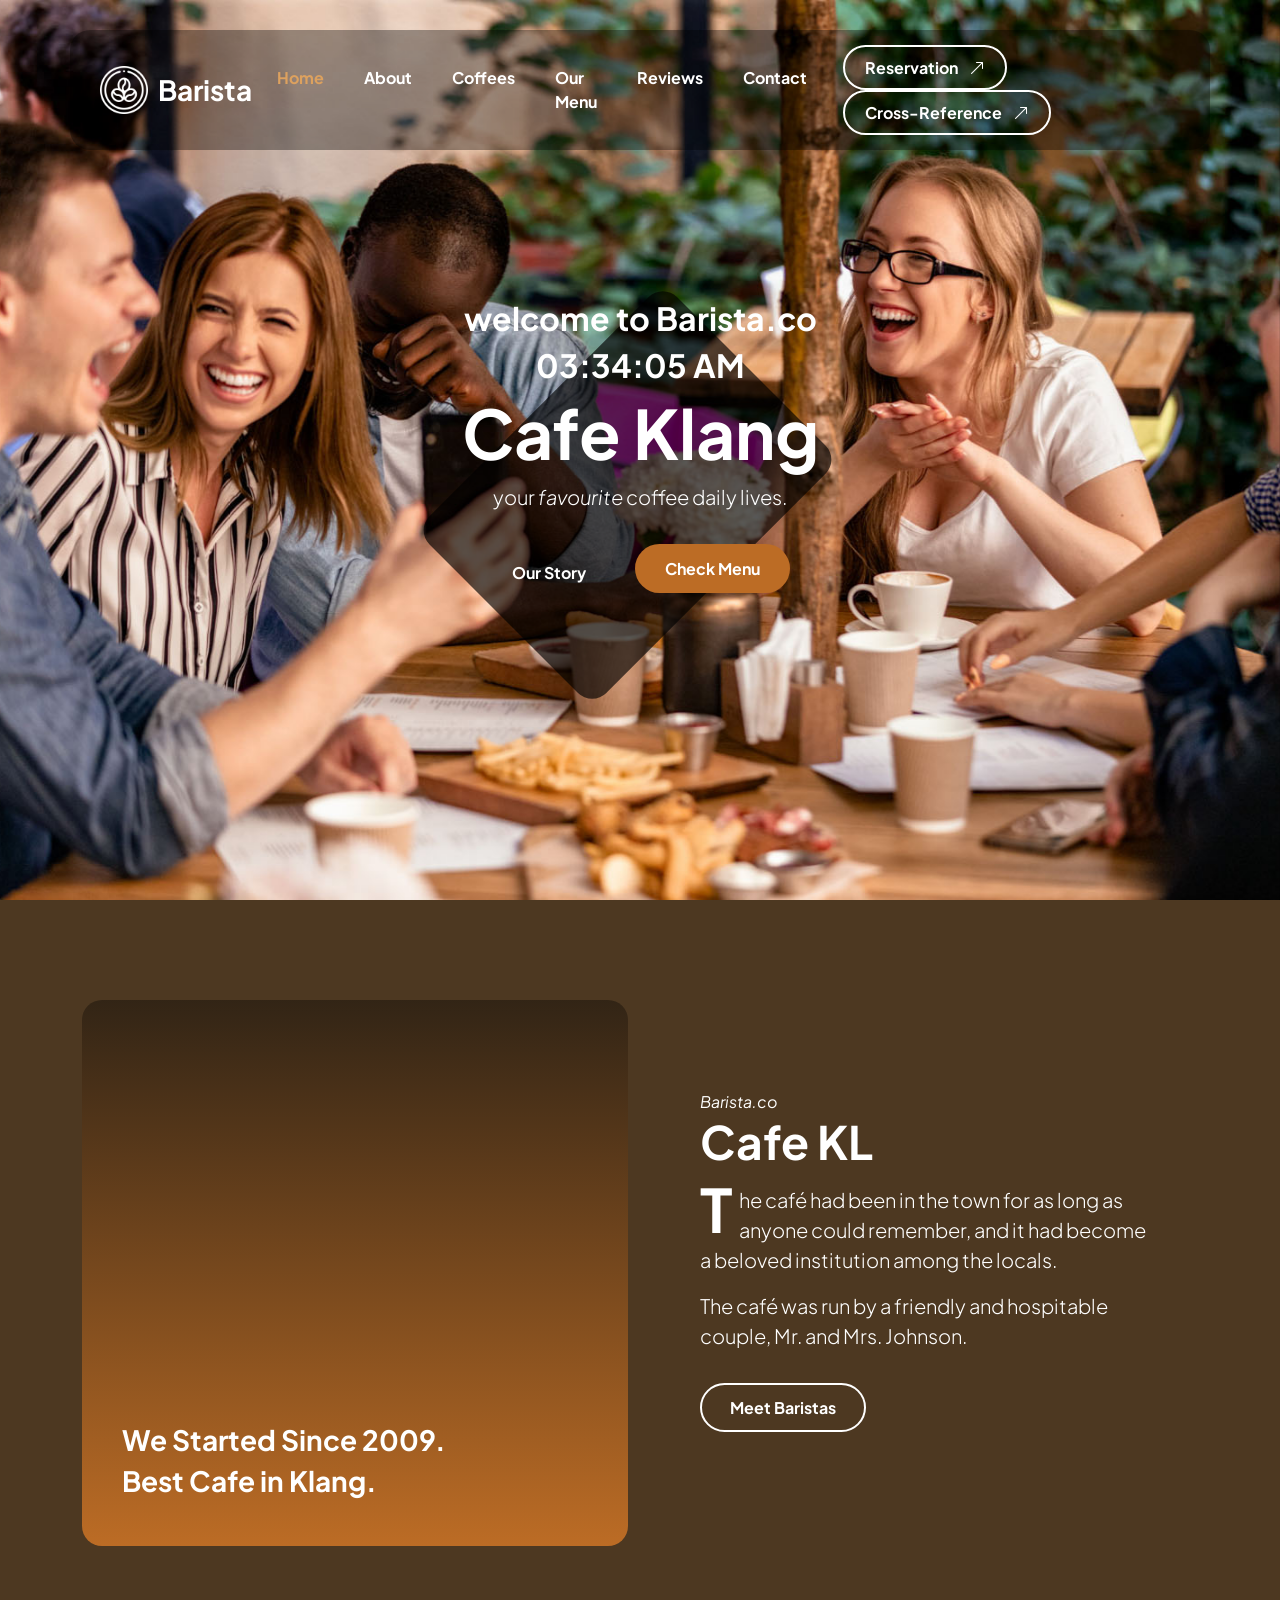
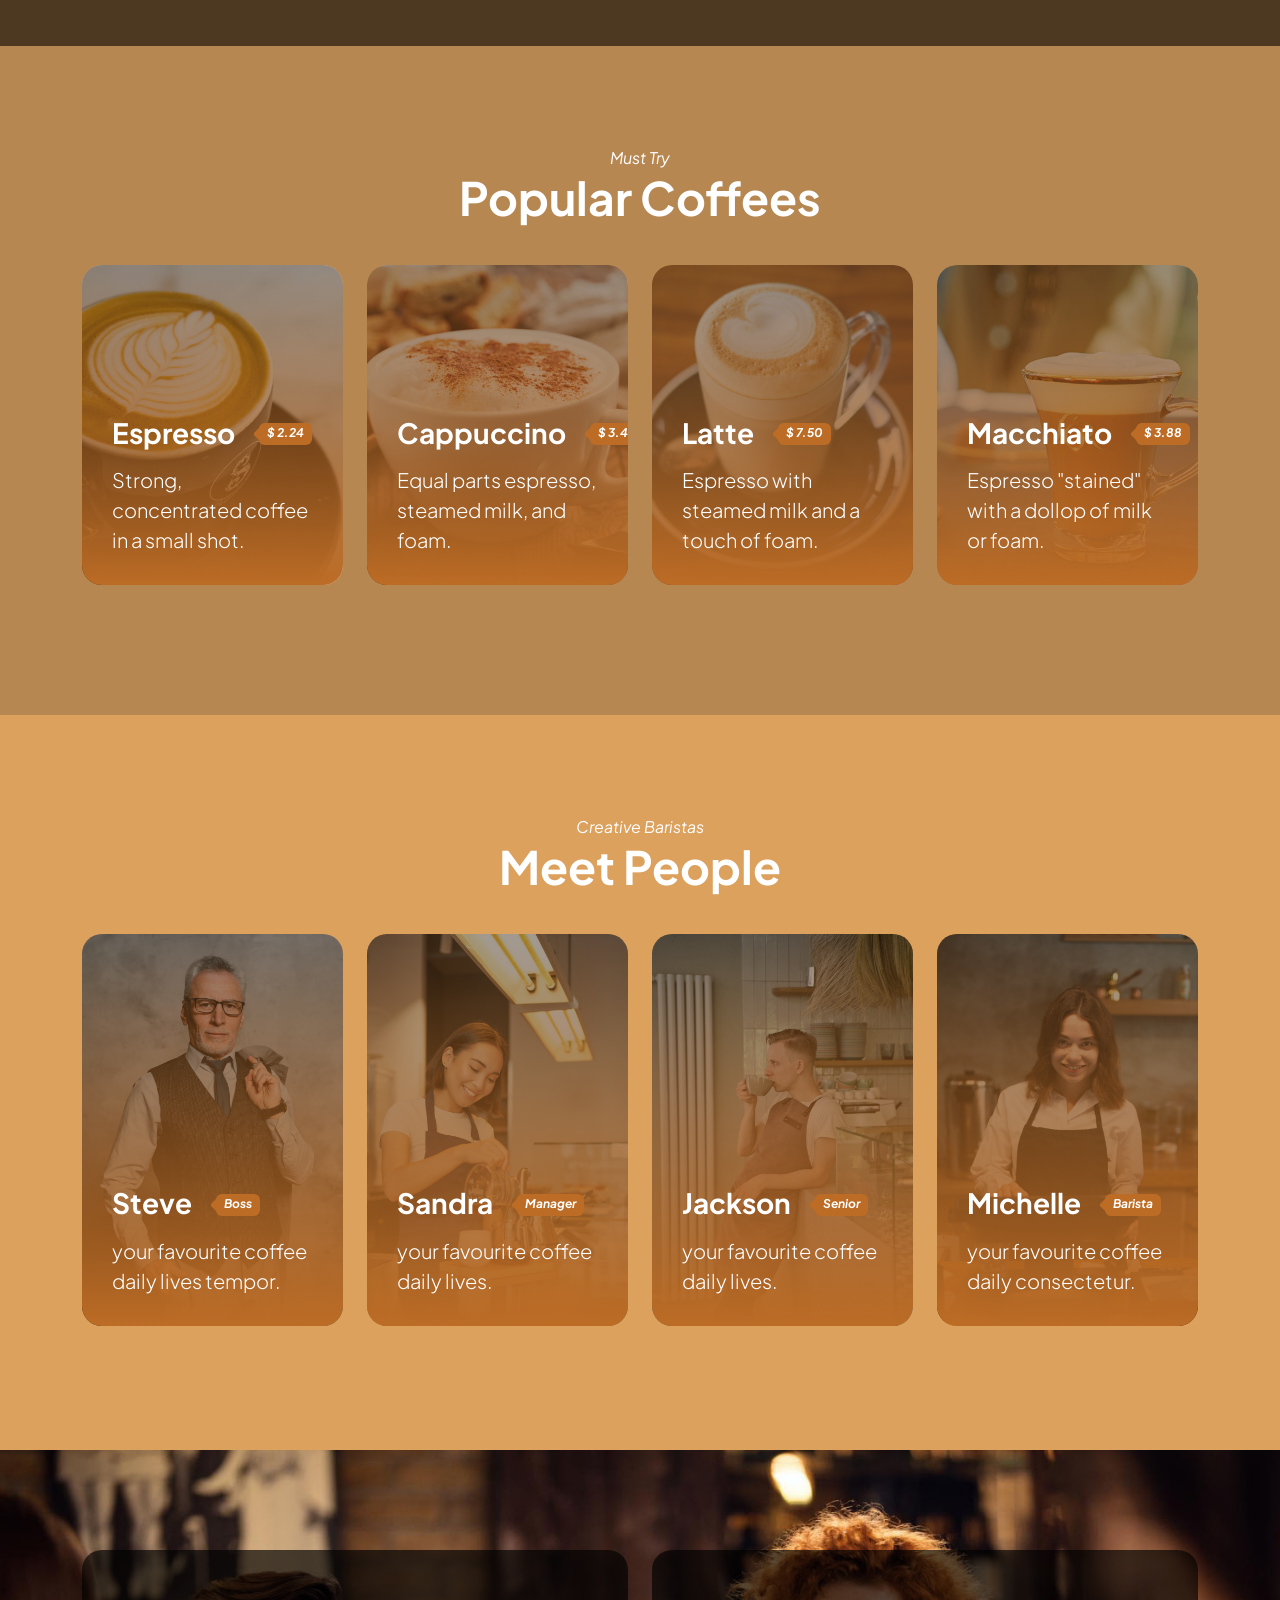
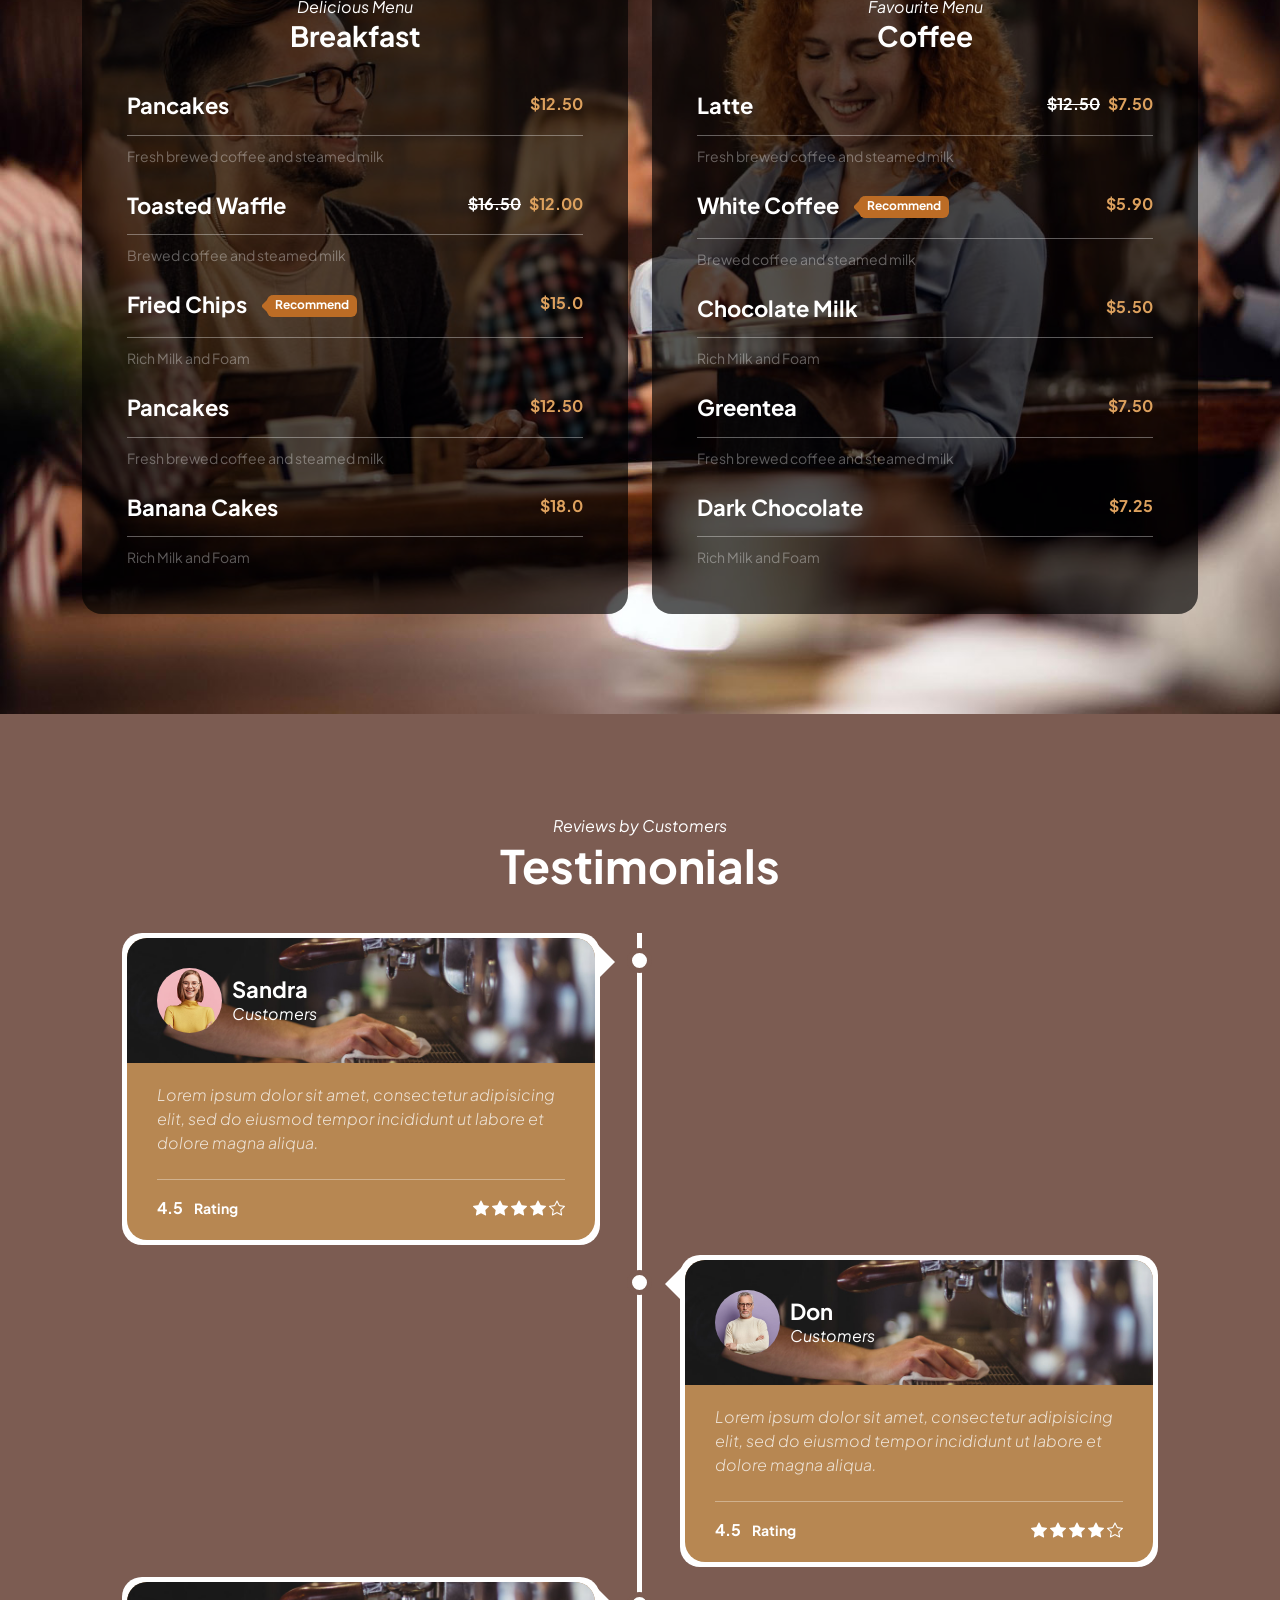
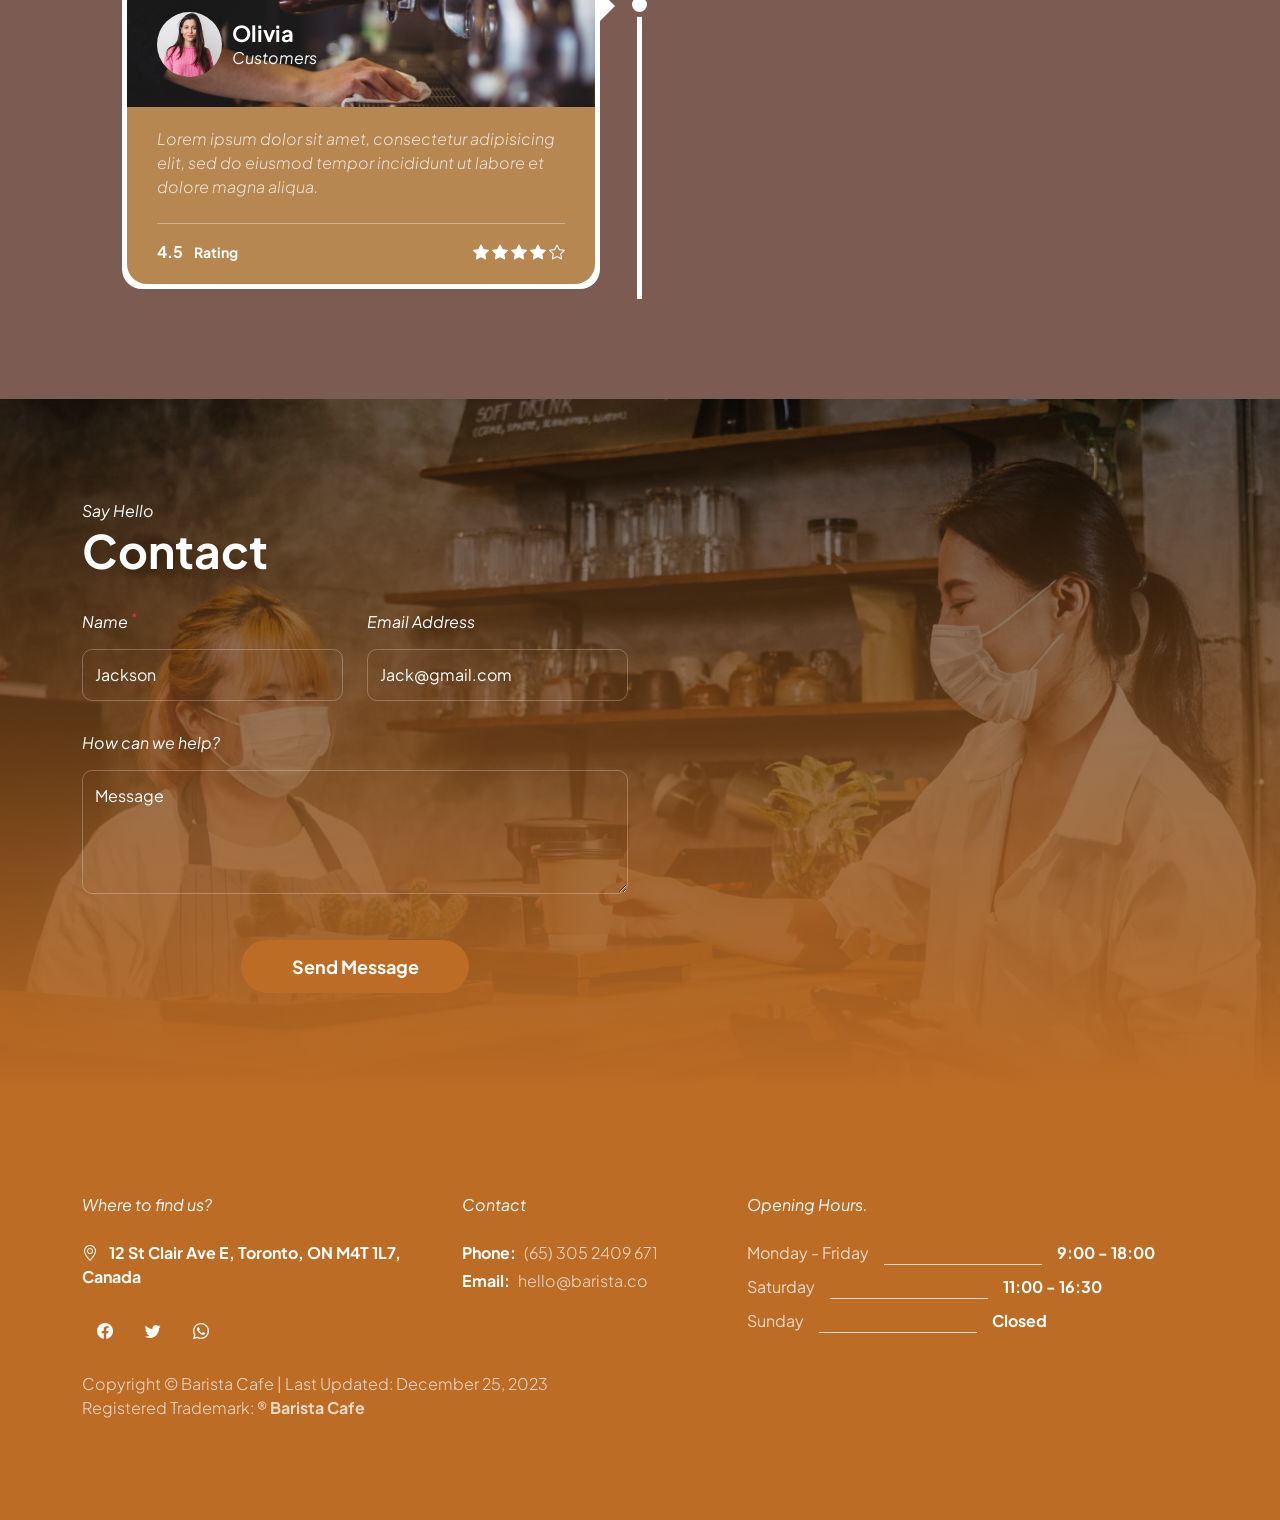
==== commit 372c2f90: "Update index.html" ====
--- a/index.html
+++ b/index.html
@@ -718,7 +718,7 @@
 
                         <strong class="text-white">
                             <i class="bi-geo-alt me-2"></i>
-                            Bandra West, Mumbai, Maharashtra 400050, India
+                            12 St Clair Ave E, Toronto, ON M4T 1L7, Canada
                         </strong>
 
                         <ul class="social-icon mt-4">
@@ -809,4 +809,4 @@
 
 </body>
 
-</html>+</html>
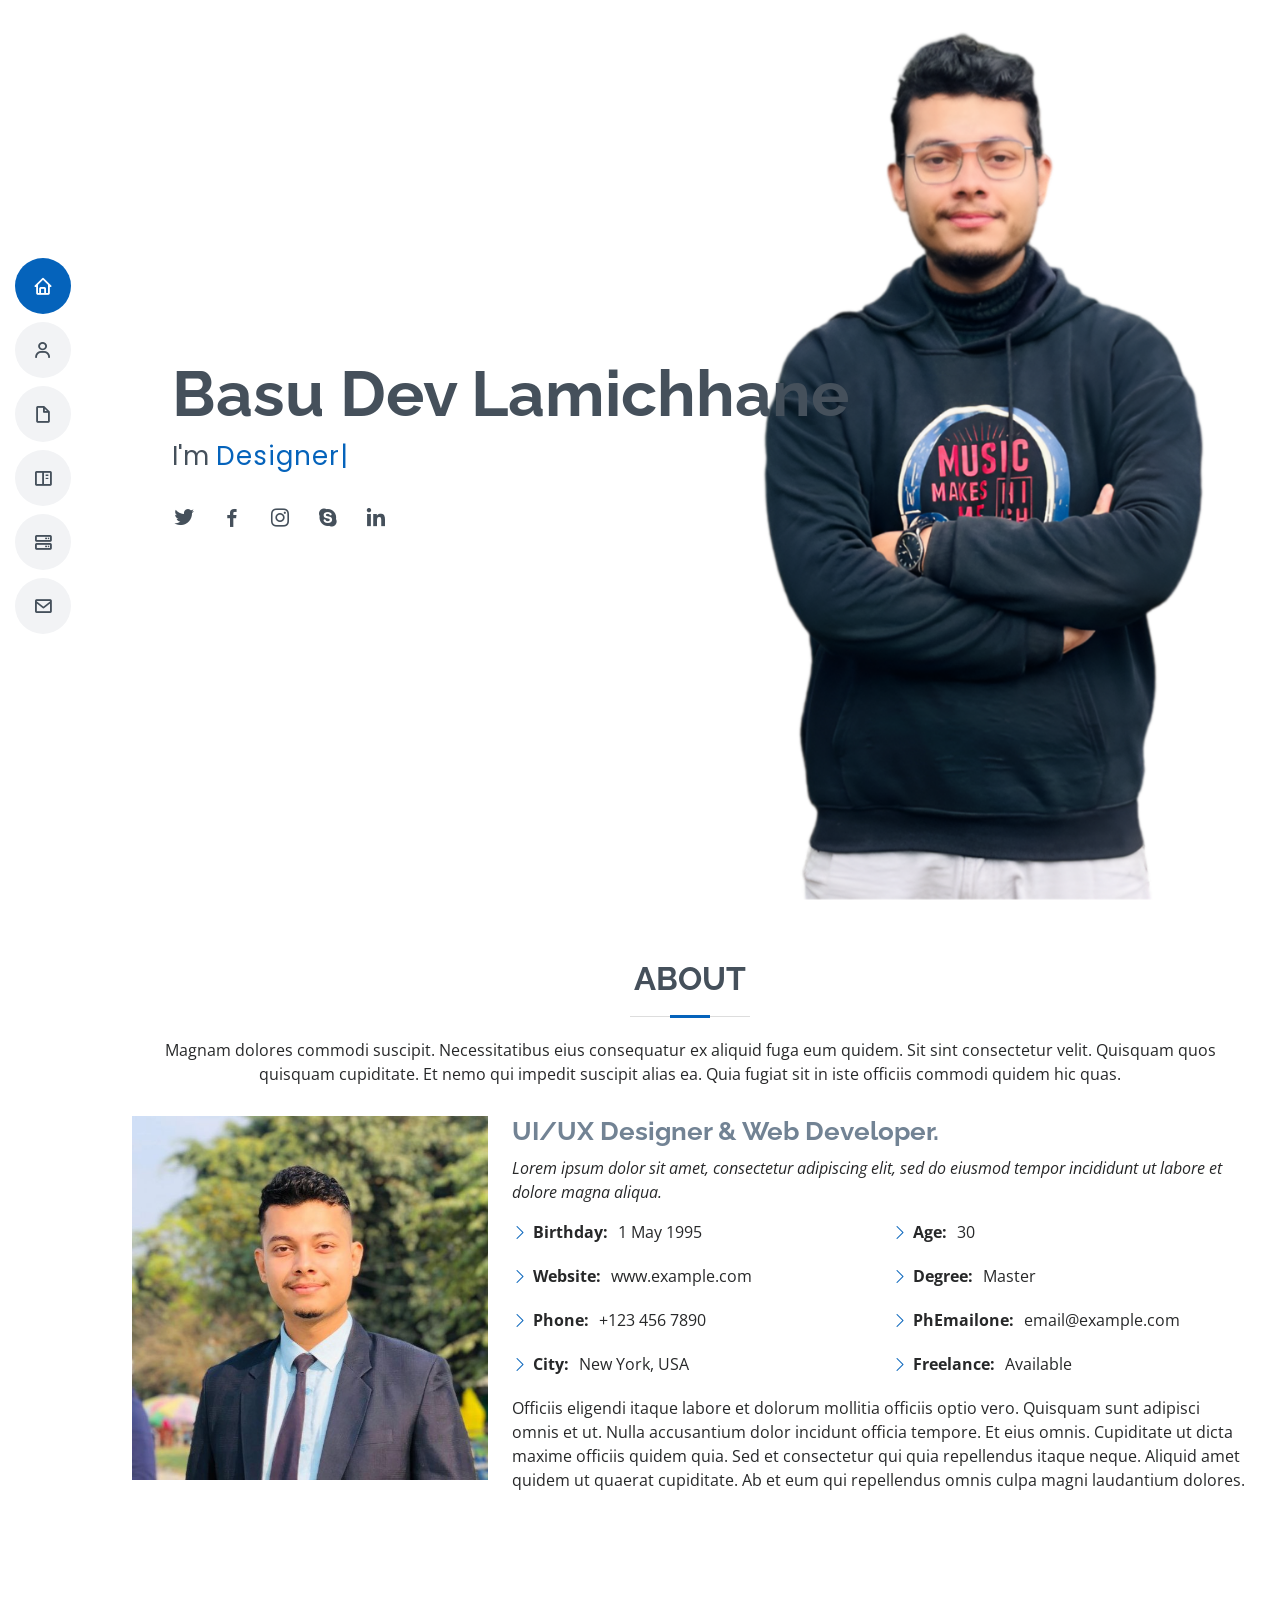
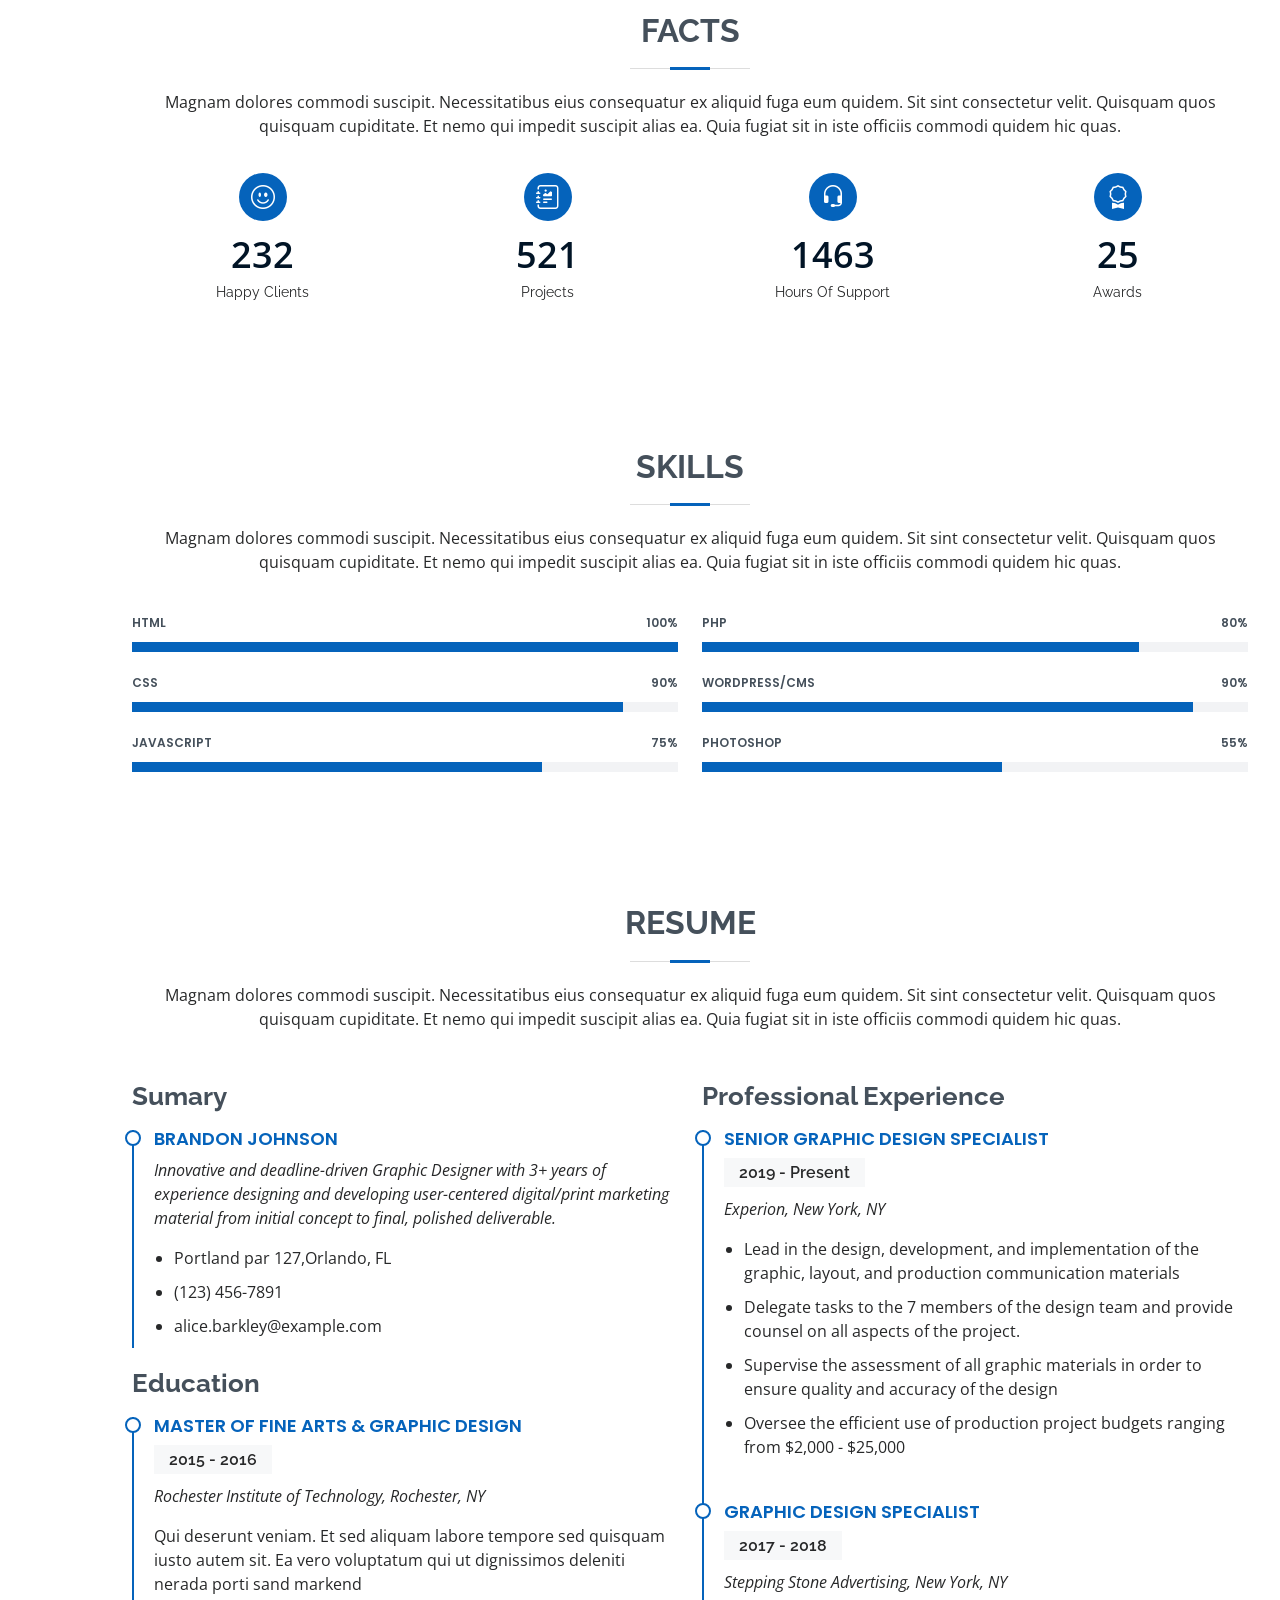
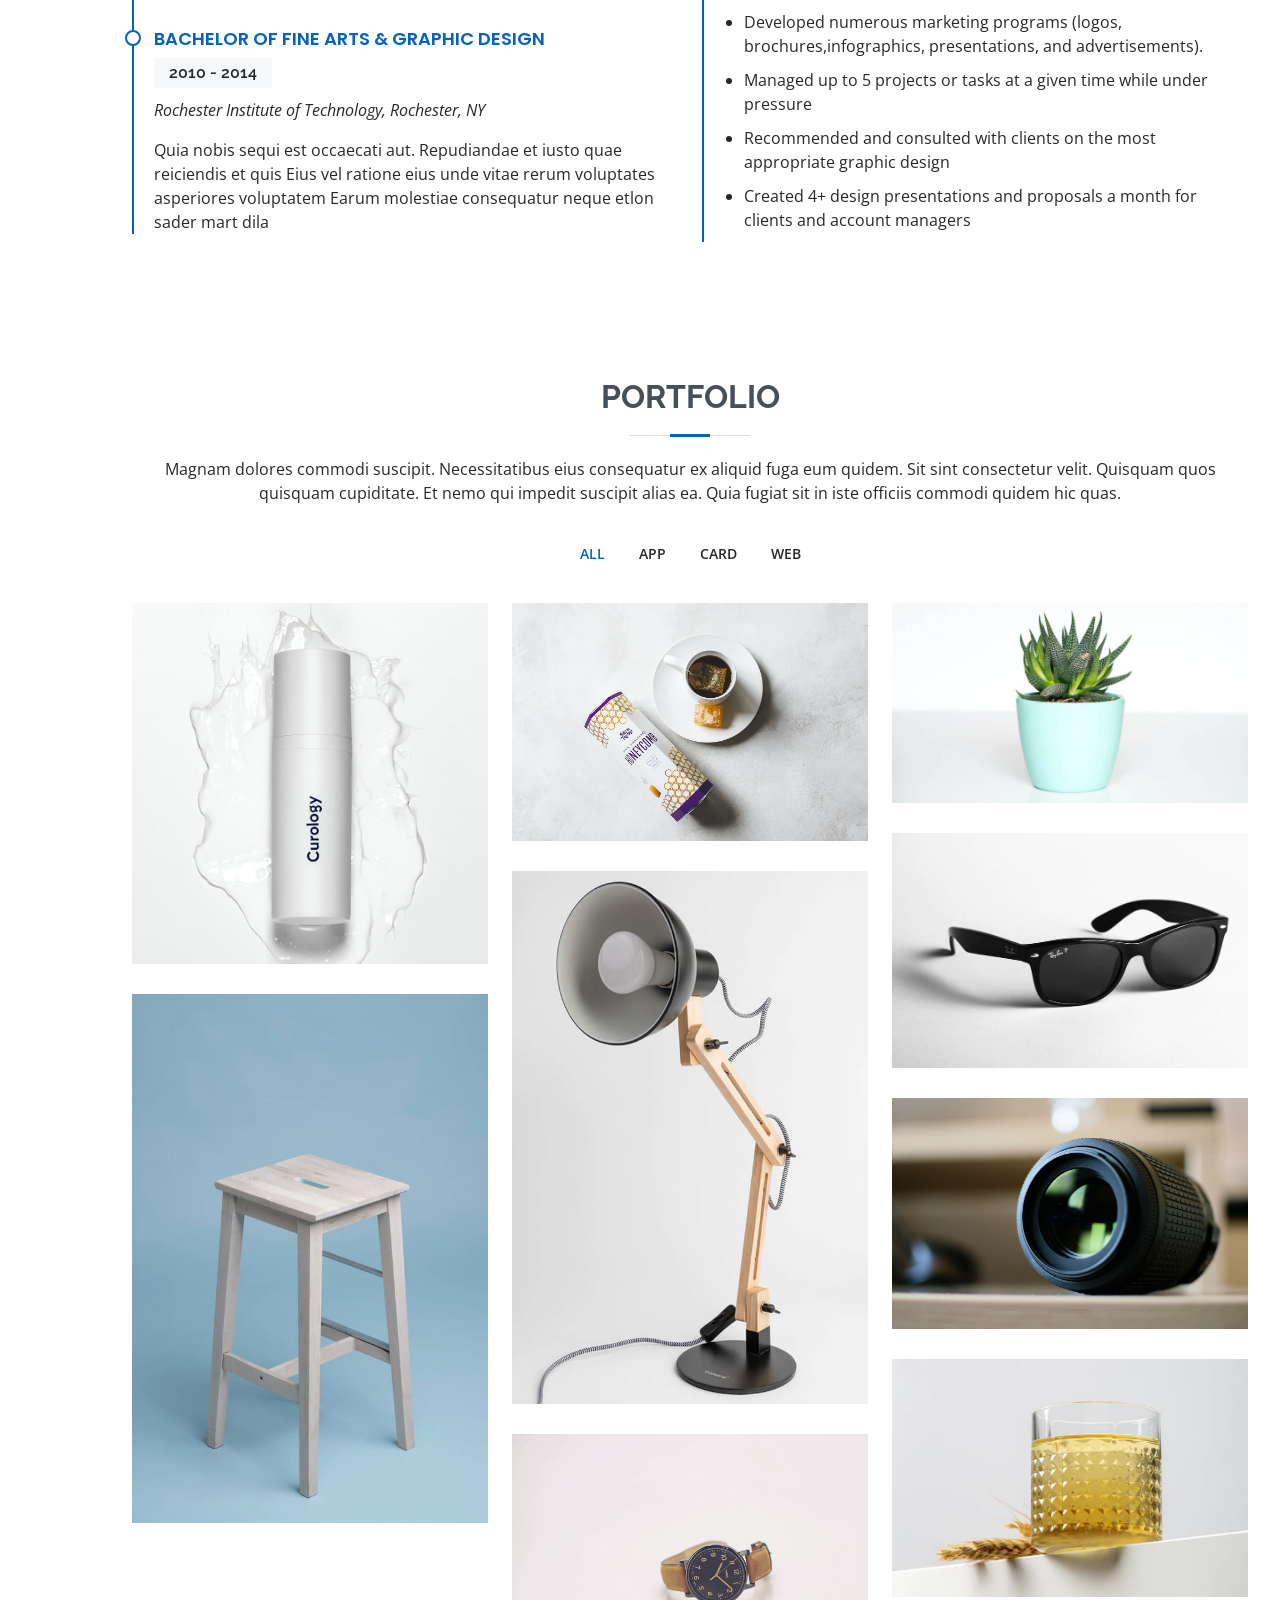
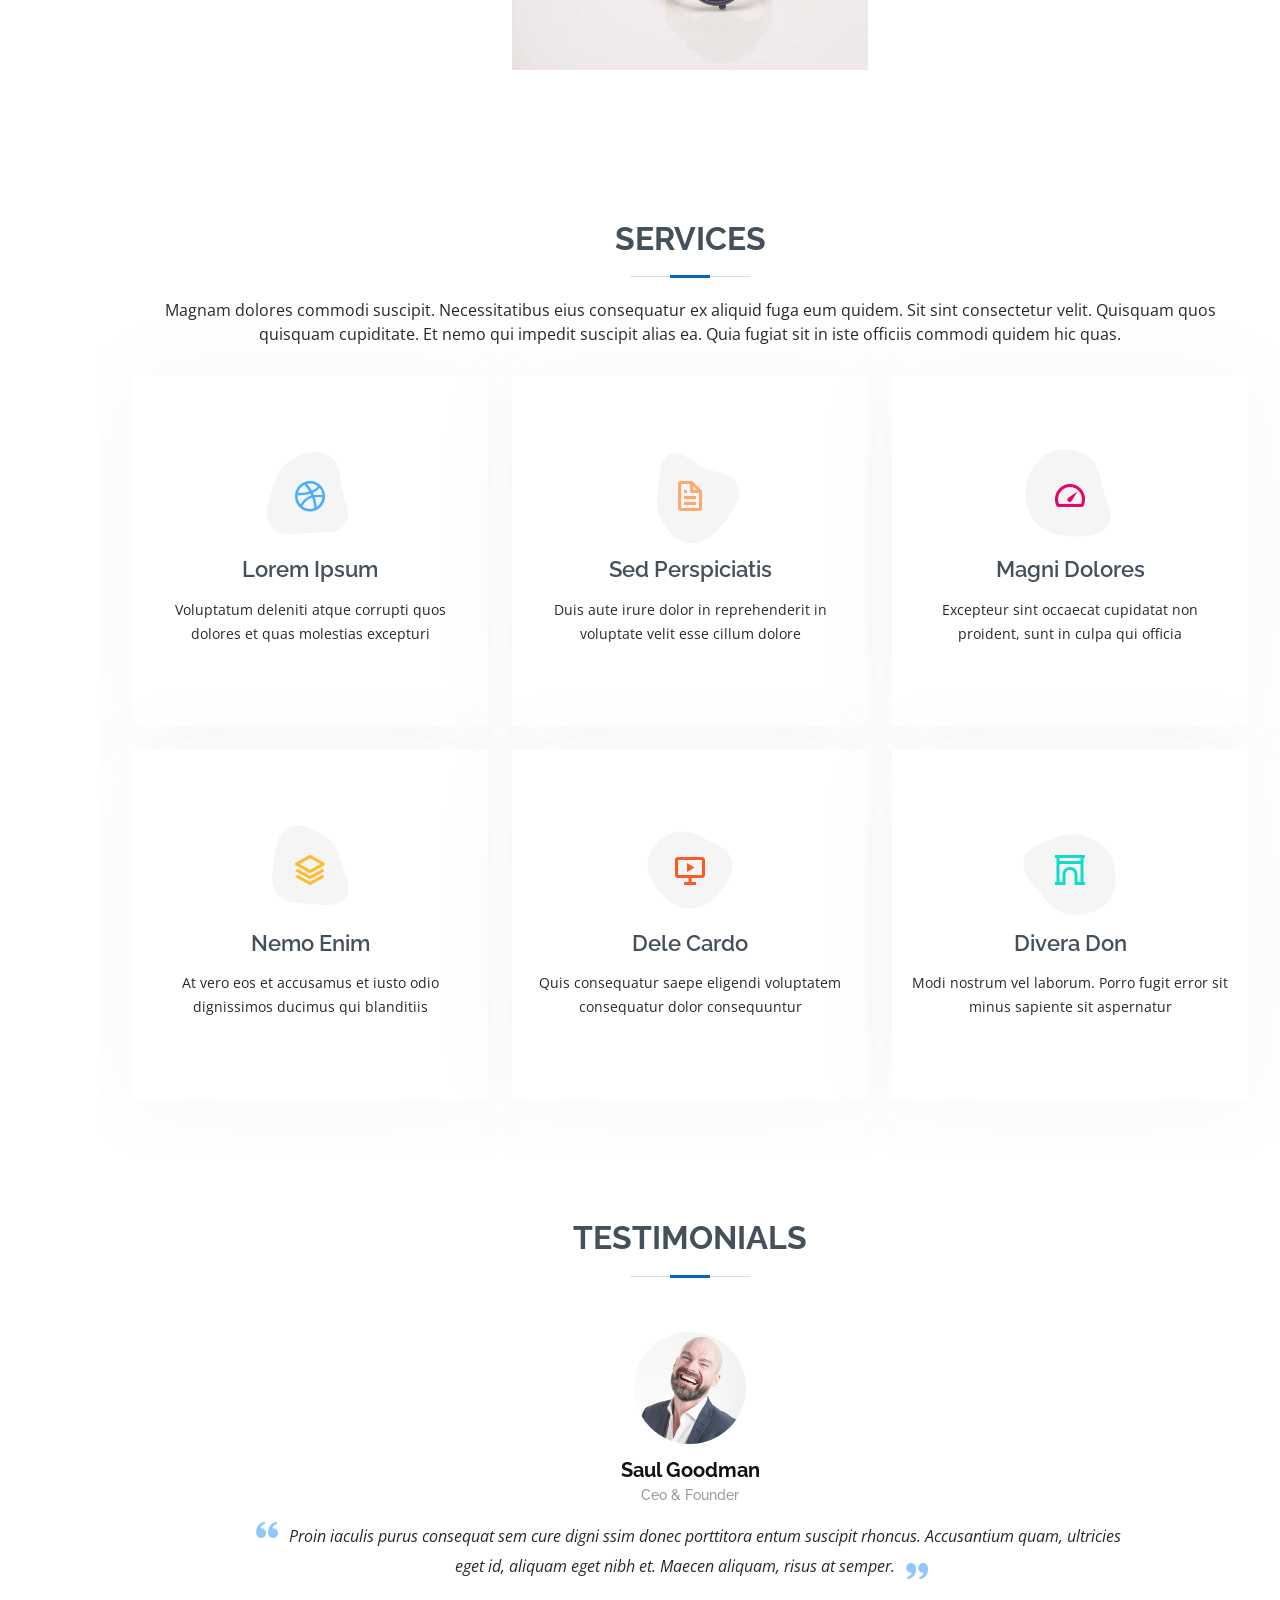
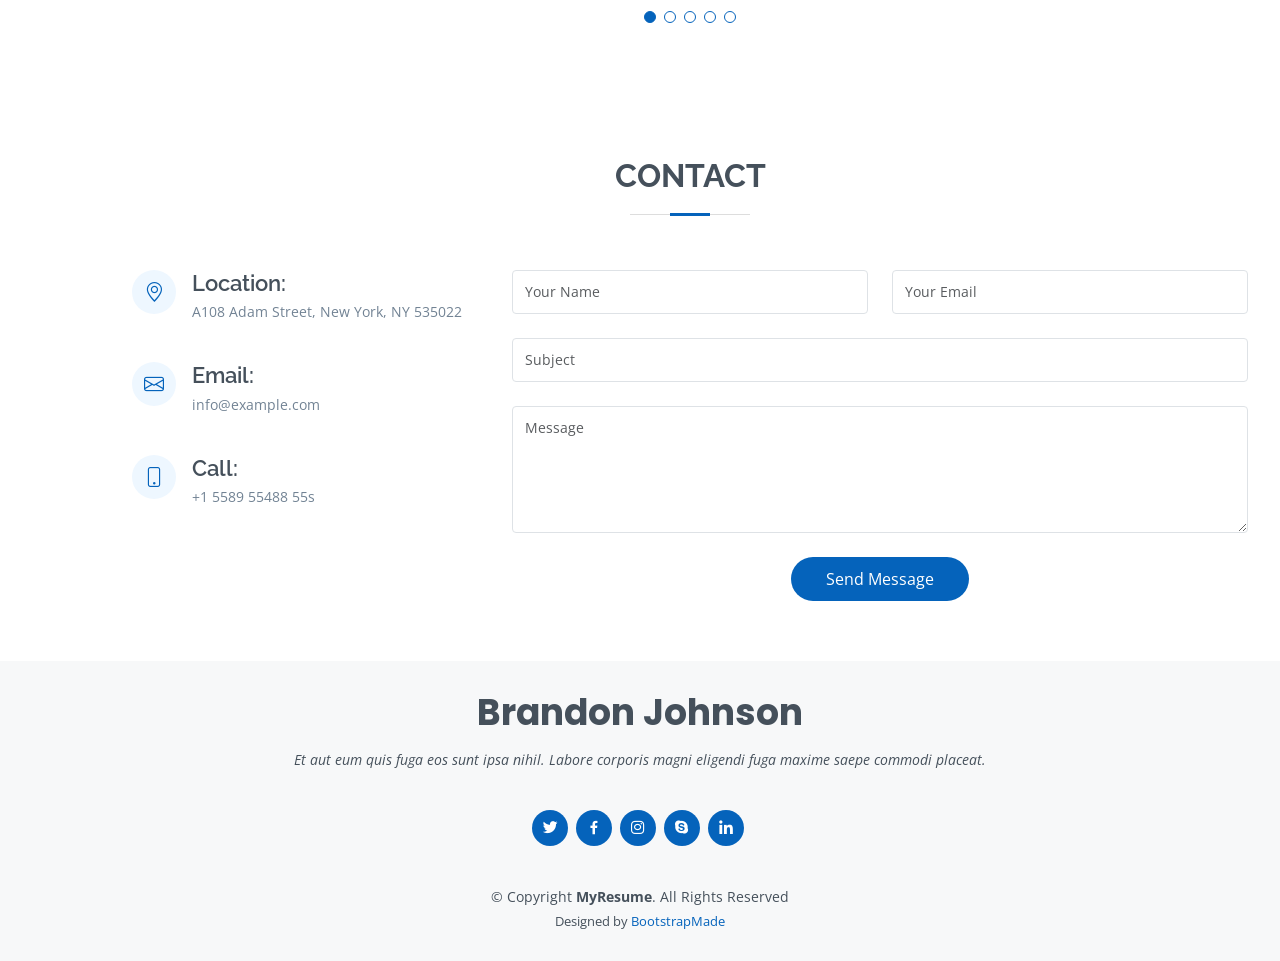
==== commit ad3ffb92: "first upload" ====
--- a/index.html
+++ b/index.html
@@ -1,812 +1,815 @@
-<!doctype html>
-<html lang="en">
-
-<head>
-    <meta charset="utf-8">
-    <meta name="viewport" content="width=device-width, initial-scale=1">
-
-    <meta name="description" content="Barista Cafe website">
-    <meta name="author" content="Sunil Giri">
-
-    <title>Barista Cafe</title>
-
-    <!-- favicon link -->
-    <link rel="icon" href="images/coffee-beans.png">
-
-    <!-- CSS FILES -->
-    <link rel="preconnect" href="https://fonts.googleapis.com">
-
-    <link rel="preconnect" href="https://fonts.gstatic.com" crossorigin>
-
-    <link
-        href="https://fonts.googleapis.com/css2?family=Plus+Jakarta+Sans:ital,wght@0,200;0,400;0,600;0,700;1,200;1,700&display=swap"
-        rel="stylesheet">
-
-    <link href="css/bootstrap.min.css" rel="stylesheet">
-
-    <link href="css/bootstrap-icons.css" rel="stylesheet">
-
-    <link href="css/vegas.min.css" rel="stylesheet">
-
-    <link href="css/tooplate-barista.css" rel="stylesheet">
-
-</head>
-
-<body>
-
-    <main>
-        <nav class="navbar navbar-expand-lg">
-            <div class="container">
-                <a class="navbar-brand d-flex align-items-center" href="index.html">
-                    <img src="images/coffee-beans.png" class="navbar-brand-image img-fluid" alt="Barista Cafe Template">
-                    Barista
-                </a>
-
-                <button class="navbar-toggler" type="button" data-bs-toggle="collapse" data-bs-target="#navbarNav"
-                    aria-controls="navbarNav" aria-expanded="false" aria-label="Toggle navigation">
-                    <span class="navbar-toggler-icon"></span>
-                </button>
-
-                <div class="collapse navbar-collapse" id="navbarNav">
-                    <ul class="navbar-nav ms-lg-auto">
-                        <li class="nav-item">
-                            <a class="nav-link click-scroll" href="#section_1">Home</a>
-                        </li>
-
-                        <li class="nav-item">
-                            <a class="nav-link click-scroll" href="#section_2">About</a>
-                        </li>
-
-                        <li class="nav-item">
-                            <a class="nav-link click-scroll" href="#section_3">Coffees</a>
-                        </li>
-
-                        <li class="nav-item">
-                            <a class="nav-link click-scroll" href="#section_4">Our Menu</a>
-                        </li>
-
-                        <li class="nav-item">
-                            <a class="nav-link click-scroll" href="#section_5">Reviews</a>
-                        </li>
-
-                        <li class="nav-item">
-                            <a class="nav-link click-scroll" href="#section_6">Contact</a>
-                        </li>
-                    </ul>
-
-                    <div class="ms-lg-3">
-                        <a class="btn custom-btn custom-border-btn" href="reservation.html">
-                            Reservation
-                            <i class="bi-arrow-up-right ms-2"></i>
-                        </a>
-                        <a class="btn custom-btn custom-border-btn" href="reference.html">
-                            Cross-Reference
-                            <i class="bi-arrow-up-right ms-2"></i>
-                        </a>
-                    </div>
-                </div>
-            </div>
-        </nav>
-
-
-        <section class="hero-section d-flex justify-content-center align-items-center" id="section_1">
-
-            <div class="container">
-                <div class="row align-items-center">
-
-                    <div class="col-lg-6 col-12 mx-auto">
-                        <h3 class="text-white">welcome to Barista.co
-                        </h3>
-
-                        <h3 class="text-white" id="site-clock">12:59:00 AM</h3>
-
-                        <h1>Cafe Klang</h1>
-
-                        <p class="text-white mb-4 pb-lg-2">
-                            your <em>favourite</em> coffee daily lives.
-                        </p>
-
-                        <a class="btn custom-btn custom-border-btn smoothscroll me-3" href="#section_2">
-                            Our Story
-                        </a>
-
-                        <a class="btn custom-btn smoothscroll me-2 mb-2" href="#section_4"><strong>Check
-                                Menu</strong></a>
-                    </div>
-
-                </div>
-            </div>
-
-            <div class="hero-slides"></div>
-        </section>
-
-
-        <section class="about-section section-padding" id="section_2">
-            <div class="section-overlay"></div>
-            <div class="container">
-                <div class="row align-items-center">
-
-                    <div class="col-lg-6 col-12">
-                        <div class="ratio ratio-1x1">
-                            <!-- Video -->
-                            <video autoplay="" loop="" muted="" class="custom-video" poster="">
-                                <source src="videos/pexels-mike-jones-9046237.mp4" type="video/mp4">
-
-                                Your browser does not support the video tag.
-                            </video>
-                            <!-- Video -->
-
-                            <!-- audio -->
-                            <audio id="audioPlayer">
-                                <source src="audios/click-sfx.mp3" type="audio/mpeg">
-                                Your browser does not support the audio element.
-                            </audio>
-                            <!-- audio -->
-
-                            <div class="about-video-info d-flex flex-column">
-                                <h4 class="mt-auto">We Started Since 2009.</h4>
-
-                                <h4>Best Cafe in Klang.</h4>
-                            </div>
-                        </div>
-                    </div>
-
-                    <div class="col-lg-5 col-12 mt-4 mt-lg-0 mx-auto">
-                        <em class="text-white">Barista.co</em>
-
-                        <h2 class="text-white mb-3">Cafe KL</h2>
-
-                        <p class="text-white text-dropcap">The café had been in the town for as long as anyone could
-                            remember, and
-                            it
-                            had become a beloved institution among the locals.</p>
-
-                        <p class="text-white">The café was run by a friendly and hospitable couple, Mr. and Mrs.
-                            Johnson.
-                        </p>
-
-                        <a href="#barista-team" class="smoothscroll btn custom-btn custom-border-btn mt-3 mb-4">Meet
-                            Baristas</a>
-                    </div>
-
-                </div>
-            </div>
-        </section>
-
-
-        <section class="barista-section section-padding section-bg-primary" id="section_3">
-            <div class="container">
-                <div class="row justify-content-center">
-
-                    <div class="col-lg-12 col-12 text-center mb-4 pb-lg-2">
-                        <em class="text-white">Must Try</em>
-
-                        <h2 class="text-white">Popular Coffees</h2>
-                    </div>
-
-                    <div class="col-lg-3 col-md-6 col-12 mb-4">
-                        <a href="#section_4">
-                            <div class="team-block-wrap">
-                                <div class="team-block-info d-flex flex-column">
-                                    <div class="d-flex mt-auto mb-3">
-                                        <h4 class="text-white mb-0">Espresso</h4>
-
-                                        <p class="badge ms-4"><em>$ 2.24</em></p>
-                                    </div>
-
-                                    <p class="text-white mb-0">Strong, concentrated coffee in a small shot.</p>
-                                </div>
-
-                                <div class="team-block-image-wrap">
-                                    <img src="images/coffees/espresso.jpg" class="team-block-image img-fluid" alt="">
-                                </div>
-                            </div>
-                        </a>
-                    </div>
-
-                    <div class="col-lg-3 col-md-6 col-12 mb-4">
-                        <a href="#section_4">
-                            <div class="team-block-wrap">
-                                <div class="team-block-info d-flex flex-column">
-                                    <div class="d-flex mt-auto mb-3">
-                                        <h4 class="text-white mb-0">Cappuccino</h4>
-
-                                        <p class="badge ms-4"><em>$ 3.44</em></p>
-                                    </div>
-
-                                    <p class="text-white mb-0">Equal parts espresso, steamed milk, and foam.</p>
-                                </div>
-
-                                <div class="team-block-image-wrap">
-                                    <img src="images/coffees/cappuccino.jpg" class="team-block-image img-fluid" alt="">
-                                </div>
-                            </div>
-                        </a>
-                    </div>
-
-                    <div class="col-lg-3 col-md-6 col-12 mb-4">
-                        <a href="#section_4">
-                            <div class="team-block-wrap">
-                                <div class="team-block-info d-flex flex-column">
-                                    <div class="d-flex mt-auto mb-3">
-                                        <h4 class="text-white mb-0">Latte</h4>
-
-                                        <p class="badge ms-4"><em>$ 7.50</em></p>
-                                    </div>
-
-                                    <p class="text-white mb-0">Espresso with steamed milk and a touch of foam.</p>
-                                </div>
-
-                                <div class="team-block-image-wrap">
-                                    <img src="images/coffees/latte.jpg" class="team-block-image img-fluid" alt="">
-                                </div>
-                            </div>
-                        </a>
-                    </div>
-
-                    <div class="col-lg-3 col-md-6 col-12">
-                        <a href="#section_4">
-                            <div class="team-block-wrap">
-                                <div class="team-block-info d-flex flex-column">
-                                    <div class="d-flex mt-auto mb-3">
-                                        <h4 class="text-white mb-0">Macchiato</h4>
-
-                                        <p class="badge ms-4"><em>$ 3.88</em></p>
-                                    </div>
-
-                                    <p class="text-white mb-0">Espresso "stained" with a dollop of milk or foam.</p>
-                                </div>
-
-                                <div class="team-block-image-wrap">
-                                    <img src="images/coffees/macchiato.jpg" class="team-block-image img-fluid" alt="">
-                                </div>
-                            </div>
-                        </a>
-                    </div>
-
-                </div>
-            </div>
-        </section>
-
-
-        <section class="barista-section section-padding section-bg-secondary" id="barista-team">
-            <div class="container">
-                <div class="row justify-content-center">
-
-                    <div class="col-lg-12 col-12 text-center mb-4 pb-lg-2">
-                        <em class="text-white">Creative Baristas</em>
-
-                        <h2 class="text-white">Meet People</h2>
-                    </div>
-
-                    <div class="col-lg-3 col-md-6 col-12 mb-4">
-                        <div class="team-block-wrap">
-                            <div class="team-block-info d-flex flex-column">
-                                <div class="d-flex mt-auto mb-3">
-                                    <h4 class="text-white mb-0">Steve</h4>
-
-                                    <p class="badge ms-4"><em>Boss</em></p>
-                                </div>
-
-                                <p class="text-white mb-0">your favourite coffee daily lives tempor.</p>
-                            </div>
-
-                            <div class="team-block-image-wrap">
-                                <img src="images/team/portrait-elegant-old-man-wearing-suit.jpg"
-                                    class="team-block-image img-fluid" alt="">
-                            </div>
-                        </div>
-                    </div>
-
-                    <div class="col-lg-3 col-md-6 col-12 mb-4">
-                        <div class="team-block-wrap">
-                            <div class="team-block-info d-flex flex-column">
-                                <div class="d-flex mt-auto mb-3">
-                                    <h4 class="text-white mb-0">Sandra</h4>
-
-                                    <p class="badge ms-4"><em>Manager</em></p>
-                                </div>
-
-                                <p class="text-white mb-0">your favourite coffee daily lives.</p>
-                            </div>
-
-                            <div class="team-block-image-wrap">
-                                <img src="images/team/cute-korean-barista-girl-pouring-coffee-prepare-filter-batch-brew-pour-working-cafe.jpg"
-                                    class="team-block-image img-fluid" alt="">
-                            </div>
-                        </div>
-                    </div>
-
-                    <div class="col-lg-3 col-md-6 col-12 mb-4">
-                        <div class="team-block-wrap">
-                            <div class="team-block-info d-flex flex-column">
-                                <div class="d-flex mt-auto mb-3">
-                                    <h4 class="text-white mb-0">Jackson</h4>
-
-                                    <p class="badge ms-4"><em>Senior</em></p>
-                                </div>
-
-                                <p class="text-white mb-0">your favourite coffee daily lives.</p>
-                            </div>
-
-                            <div class="team-block-image-wrap">
-                                <img src="images/team/small-business-owner-drinking-coffee.jpg"
-                                    class="team-block-image img-fluid" alt="">
-                            </div>
-                        </div>
-                    </div>
-
-                    <div class="col-lg-3 col-md-6 col-12">
-                        <div class="team-block-wrap">
-                            <div class="team-block-info d-flex flex-column">
-                                <div class="d-flex mt-auto mb-3">
-                                    <h4 class="text-white mb-0">Michelle</h4>
-
-                                    <p class="badge ms-4"><em>Barista</em></p>
-                                </div>
-
-                                <p class="text-white mb-0">your favourite coffee daily consectetur.</p>
-                            </div>
-
-                            <div class="team-block-image-wrap">
-                                <img src="images/team/smiley-business-woman-working-cashier.jpg"
-                                    class="team-block-image img-fluid" alt="">
-                            </div>
-                        </div>
-                    </div>
-
-                </div>
-            </div>
-        </section>
-
-
-        <section class="menu-section section-padding" id="section_4">
-            <div class="container">
-                <div class="row">
-
-                    <div class="col-lg-6 col-12 mb-4 mb-lg-0">
-                        <div class="menu-block-wrap">
-                            <div class="text-center mb-4 pb-lg-2">
-                                <em class="text-white">Delicious Menu</em>
-                                <h4 class="text-white">Breakfast</h4>
-                            </div>
-
-                            <div class="menu-block">
-                                <div class="d-flex">
-                                    <h6>Pancakes</h6>
-
-                                    <span class="underline"></span>
-
-                                    <strong class="ms-auto">$12.50</strong>
-                                </div>
-
-                                <div class="border-top mt-2 pt-2">
-                                    <small>Fresh brewed coffee and steamed milk</small>
-                                </div>
-                            </div>
-
-                            <div class="menu-block my-4">
-                                <div class="d-flex">
-                                    <h6>
-                                        Toasted Waffle
-                                    </h6>
-
-                                    <span class="underline"></span>
-
-                                    <strong class="text-white ms-auto"><del>$16.50</del></strong>
-
-                                    <strong class="ms-2">$12.00</strong>
-                                </div>
-
-                                <div class="border-top mt-2 pt-2">
-                                    <small>Brewed coffee and steamed milk</small>
-                                </div>
-                            </div>
-
-                            <div class="menu-block">
-                                <div class="d-flex">
-                                    <h6>Fried Chips
-                                        <span class="badge ms-3">Recommend</span>
-                                    </h6>
-
-                                    <span class="underline"></span>
-
-                                    <strong class="ms-auto">$15.0</strong>
-                                </div>
-
-                                <div class="border-top mt-2 pt-2">
-                                    <small>Rich Milk and Foam</small>
-                                </div>
-                            </div>
-
-                            <div class="menu-block my-4">
-                                <div class="d-flex">
-                                    <h6>Pancakes</h6>
-
-                                    <span class="underline"></span>
-
-                                    <strong class="ms-auto">$12.50</strong>
-                                </div>
-
-                                <div class="border-top mt-2 pt-2">
-                                    <small>Fresh brewed coffee and steamed milk</small>
-                                </div>
-                            </div>
-
-                            <div class="menu-block">
-                                <div class="d-flex">
-                                    <h6>Banana Cakes</h6>
-
-                                    <span class="underline"></span>
-
-                                    <strong class="ms-auto">$18.0</strong>
-                                </div>
-
-                                <div class="border-top mt-2 pt-2">
-                                    <small>Rich Milk and Foam</small>
-                                </div>
-                            </div>
-                        </div>
-                    </div>
-
-                    <div class="col-lg-6 col-12">
-                        <div class="menu-block-wrap">
-                            <div class="text-center mb-4 pb-lg-2">
-                                <em class="text-white">Favourite Menu</em>
-                                <h4 class="text-white">Coffee</h4>
-                            </div>
-
-                            <div class="menu-block">
-                                <div class="d-flex">
-                                    <h6>Latte</h6>
-
-                                    <span class="underline"></span>
-
-                                    <strong class="text-white ms-auto"><del>$12.50</del></strong>
-
-                                    <strong class="ms-2">$7.50</strong>
-                                </div>
-
-                                <div class="border-top mt-2 pt-2">
-                                    <small>Fresh brewed coffee and steamed milk</small>
-                                </div>
-                            </div>
-
-                            <div class="menu-block my-4">
-                                <div class="d-flex">
-                                    <h6>
-                                        White Coffee
-                                        <span class="badge ms-3">Recommend</span>
-                                    </h6>
-
-                                    <span class="underline"></span>
-
-                                    <strong class="ms-auto">$5.90</strong>
-                                </div>
-
-                                <div class="border-top mt-2 pt-2">
-                                    <small>Brewed coffee and steamed milk</small>
-                                </div>
-                            </div>
-
-                            <div class="menu-block">
-                                <div class="d-flex">
-                                    <h6>Chocolate Milk</h6>
-
-                                    <span class="underline"></span>
-
-                                    <strong class="ms-auto">$5.50</strong>
-                                </div>
-
-                                <div class="border-top mt-2 pt-2">
-                                    <small>Rich Milk and Foam</small>
-                                </div>
-                            </div>
-
-                            <div class="menu-block my-4">
-                                <div class="d-flex">
-                                    <h6>Greentea</h6>
-
-                                    <span class="underline"></span>
-
-                                    <strong class="ms-auto">$7.50</strong>
-                                </div>
-
-                                <div class="border-top mt-2 pt-2">
-                                    <small>Fresh brewed coffee and steamed milk</small>
-                                </div>
-                            </div>
-
-                            <div class="menu-block">
-                                <div class="d-flex">
-                                    <h6>Dark Chocolate</h6>
-
-                                    <span class="underline"></span>
-
-                                    <strong class="ms-auto">$7.25</strong>
-                                </div>
-
-                                <div class="border-top mt-2 pt-2">
-                                    <small>Rich Milk and Foam</small>
-                                </div>
-                            </div>
-                        </div>
-                    </div>
-
-                </div>
-            </div>
-        </section>
-
-
-        <section class="reviews-section section-padding section-bg-primary" id="section_5">
-            <div class="container">
-                <div class="row justify-content-center">
-
-                    <div class="col-lg-12 col-12 text-center mb-4 pb-lg-2">
-                        <em class="text-white">Reviews by Customers</em>
-
-                        <h2 class="text-white">Testimonials</h2>
-                    </div>
-
-                    <div class="timeline">
-                        <div class="timeline-container timeline-container-left">
-                            <div class="timeline-content">
-                                <div class="reviews-block">
-                                    <div class="reviews-block-image-wrap d-flex align-items-center">
-                                        <img src="images/reviews/young-woman-with-round-glasses-yellow-sweater.jpg"
-                                            class="reviews-block-image img-fluid" alt="">
-
-                                        <div class="">
-                                            <h6 class="text-white mb-0">Sandra</h6>
-                                            <em class="text-white"> Customers</em>
-                                        </div>
-                                    </div>
-
-                                    <div class="reviews-block-info">
-                                        <p>Lorem ipsum dolor sit amet, consectetur adipisicing elit, sed do eiusmod
-                                            tempor incididunt ut labore et dolore magna aliqua.</p>
-
-                                        <div class="d-flex border-top pt-3 mt-4">
-                                            <strong class="text-white">4.5 <small class="ms-2">Rating</small></strong>
-
-                                            <div class="reviews-group ms-auto">
-                                                <i class="bi-star-fill"></i>
-                                                <i class="bi-star-fill"></i>
-                                                <i class="bi-star-fill"></i>
-                                                <i class="bi-star-fill"></i>
-                                                <i class="bi-star"></i>
-                                            </div>
-                                        </div>
-                                    </div>
-                                </div>
-                            </div>
-                        </div>
-
-                        <div class="timeline-container timeline-container-right">
-                            <div class="timeline-content">
-                                <div class="reviews-block">
-                                    <div class="reviews-block-image-wrap d-flex align-items-center">
-                                        <img src="images/reviews/senior-man-white-sweater-eyeglasses.jpg"
-                                            class="reviews-block-image img-fluid" alt="">
-
-                                        <div class="">
-                                            <h6 class="text-white mb-0">Don</h6>
-                                            <em class="text-white"> Customers</em>
-                                        </div>
-                                    </div>
-
-                                    <div class="reviews-block-info">
-                                        <p>Lorem ipsum dolor sit amet, consectetur adipisicing elit, sed do eiusmod
-                                            tempor incididunt ut labore et dolore magna aliqua.</p>
-
-                                        <div class="d-flex border-top pt-3 mt-4">
-                                            <strong class="text-white">4.5 <small class="ms-2">Rating</small></strong>
-
-                                            <div class="reviews-group ms-auto">
-                                                <i class="bi-star-fill"></i>
-                                                <i class="bi-star-fill"></i>
-                                                <i class="bi-star-fill"></i>
-                                                <i class="bi-star-fill"></i>
-                                                <i class="bi-star"></i>
-                                            </div>
-                                        </div>
-                                    </div>
-                                </div>
-                            </div>
-                        </div>
-
-                        <div class="timeline-container timeline-container-left">
-                            <div class="timeline-content">
-                                <div class="reviews-block">
-                                    <div class="reviews-block-image-wrap d-flex align-items-center">
-                                        <img src="images/reviews/young-beautiful-woman-pink-warm-sweater-natural-look-smiling-portrait-isolated-long-hair.jpg"
-                                            class="reviews-block-image img-fluid" alt="">
-
-                                        <div class="">
-                                            <h6 class="text-white mb-0">Olivia</h6>
-                                            <em class="text-white"> Customers</em>
-                                        </div>
-                                    </div>
-
-                                    <div class="reviews-block-info">
-                                        <p>Lorem ipsum dolor sit amet, consectetur adipisicing elit, sed do eiusmod
-                                            tempor incididunt ut labore et dolore magna aliqua.</p>
-
-                                        <div class="d-flex border-top pt-3 mt-4">
-                                            <strong class="text-white">4.5 <small class="ms-2">Rating</small></strong>
-
-                                            <div class="reviews-group ms-auto">
-                                                <i class="bi-star-fill"></i>
-                                                <i class="bi-star-fill"></i>
-                                                <i class="bi-star-fill"></i>
-                                                <i class="bi-star-fill"></i>
-                                                <i class="bi-star"></i>
-                                            </div>
-                                        </div>
-                                    </div>
-                                </div>
-                            </div>
-                        </div>
-                    </div>
-
-                </div>
-            </div>
-        </section>
-
-
-        <section class="contact-section section-padding" id="section_6">
-            <div class="container">
-                <div class="row">
-
-                    <div class="col-lg-12 col-12">
-                        <em class="text-white">Say Hello</em>
-                        <h2 class="text-white mb-4 pb-lg-2">Contact</h2>
-                    </div>
-
-                    <div class="col-lg-6 col-12">
-                        <form action="#" method="post" class="custom-form contact-form" role="form">
-
-                            <div class="row">
-
-                                <div class="col-lg-6 col-12">
-                                    <label for="name" class="form-label">Name <sup class="text-danger">*</sup></label>
-
-                                    <input type="text" name="name" id="name" class="form-control" placeholder="Jackson"
-                                        required="">
-                                </div>
-
-                                <div class="col-lg-6 col-12">
-                                    <label for="email" class="form-label">Email Address</label>
-
-                                    <input type="email" name="email" id="email" pattern="[^ @]*@[^ @]*"
-                                        class="form-control" placeholder="Jack@gmail.com" required="">
-                                </div>
-
-                                <div class="col-12">
-                                    <label for="message" class="form-label">How can we help?</label>
-
-                                    <textarea name="message" rows="4" class="form-control" id="message"
-                                        placeholder="Message" required=""></textarea>
-
-                                </div>
-                            </div>
-
-                            <div class="col-lg-5 col-12 mx-auto mt-3">
-                                <button type="submit" class="form-control">Send Message</button>
-                            </div>
-                        </form>
-                    </div>
-
-                    <div class="col-lg-6 col-12 mx-auto mt-5 mt-lg-0 ps-lg-5">
-                        <iframe class="google-map"
-                            src="https://www.google.com/maps/embed?pb=!1m18!1m12!1m3!1d370644.3904200526!2d-79.48127490010357!3d43.467709584694795!2m3!1f0!2f0!3f0!3m2!1i1024!2i768!4f13.1!3m3!1m2!1s0x882b33453685cad9%3A0xdb1af9c2b20fd3b!2sLa%20Barista%20Cafe!5e0!3m2!1sen!2snp!4v1701093655881!5m2!1sen!2snp"
-                            width="100%" height="300" style="border:0;" allowfullscreen="" loading="lazy"
-                            referrerpolicy="no-referrer-when-downgrade"></iframe>
-                    </div>
-
-                </div>
-            </div>
-        </section>
-
-
-        <footer class="site-footer">
-            <div class="container">
-                <div class="row">
-
-                    <div class="col-lg-4 col-12 me-auto">
-                        <em class="text-white d-block mb-4">Where to find us?</em>
-
-                        <strong class="text-white">
-                            <i class="bi-geo-alt me-2"></i>
-                            12 St Clair Ave E, Toronto, ON M4T 1L7, Canada
-                        </strong>
-
-                        <ul class="social-icon mt-4">
-                            <li class="social-icon-item">
-                                <a href="#" class="social-icon-link bi-facebook">
-                                </a>
-                            </li>
-
-                            <li class="social-icon-item">
-                                <a href="" target="_new" class="social-icon-link bi-twitter">
-                                </a>
-                            </li>
-
-                            <li class="social-icon-item">
-                                <a href="#" class="social-icon-link bi-whatsapp">
-                                </a>
-                            </li>
-                        </ul>
-                    </div>
-
-                    <div class="col-lg-3 col-12 mt-4 mb-3 mt-lg-0 mb-lg-0">
-                        <em class="text-white d-block mb-4">Contact</em>
-
-                        <p class="d-flex mb-1">
-                            <strong class="me-2">Phone:</strong>
-                            <a href="tel: 305-240-9671" class="site-footer-link">
-                                (65)
-                                305 2409 671
-                            </a>
-                        </p>
-
-                        <p class="d-flex">
-                            <strong class="me-2">Email:</strong>
-
-                            <a href="mailto:info@yourgmail.com" class="site-footer-link">
-                                hello@barista.co
-                            </a>
-                        </p>
-                    </div>
-
-
-                    <div class="col-lg-5 col-12">
-                        <em class="text-white d-block mb-4">Opening Hours.</em>
-
-                        <ul class="opening-hours-list">
-                            <li class="d-flex">
-                                Monday - Friday
-                                <span class="underline"></span>
-
-                                <strong>9:00 - 18:00</strong>
-                            </li>
-
-                            <li class="d-flex">
-                                Saturday
-                                <span class="underline"></span>
-
-                                <strong>11:00 - 16:30</strong>
-                            </li>
-
-                            <li class="d-flex">
-                                Sunday
-                                <span class="underline"></span>
-
-                                <strong>Closed</strong>
-                            </li>
-                        </ul>
-                    </div>
-
-                    <div class="col-lg-8 col-12 mt-4">
-                        <p class="copyright-text mb-0">Copyright &copy; Barista Cafe | Last Updated: December 25, 2023
-                            <br>
-                            Registered Trademark: &reg; <b>Barista Cafe</b>
-                        </p>
-                    </div>
-                </div>
-        </footer>
-    </main>
-
-    <!-- JAVASCRIPT FILES -->
-    <script src="js/jquery.min.js"></script>
-    <script src="js/bootstrap.min.js"></script>
-    <script src="js/jquery.sticky.js"></script>
-    <script src="js/click-scroll.js"></script>
-    <script src="js/vegas.min.js"></script>
-    <script src="js/custom.js"></script>
-    <script src="js/clicksound.js"></script>
-    <script src="js/site-clock.js"></script>
-
-</body>
-
-</html>
+<!DOCTYPE html>
+<html lang="en">
+
+<head>
+  <meta charset="utf-8">
+  <meta content="width=device-width, initial-scale=1.0" name="viewport">
+
+  <title>Basu Dev Lamichhane | Portfolio</title>
+  <meta content="" name="description">
+  <meta content="" name="keywords">
+
+  <!-- Favicons -->
+  <link href="assets/img/favicon.png" rel="icon">
+  <link href="assets/img/apple-touch-icon.png" rel="apple-touch-icon">
+
+  <!-- Google Fonts -->
+  <link
+    href="https://fonts.googleapis.com/css?family=Open+Sans:300,300i,400,400i,600,600i,700,700i|Raleway:300,300i,400,400i,500,500i,600,600i,700,700i|Poppins:300,300i,400,400i,500,500i,600,600i,700,700i"
+    rel="stylesheet">
+
+  <!-- Vendor CSS Files -->
+  <link href="assets/vendor/aos/aos.css" rel="stylesheet">
+  <link href="assets/vendor/bootstrap/css/bootstrap.min.css" rel="stylesheet">
+  <link href="assets/vendor/bootstrap-icons/bootstrap-icons.css" rel="stylesheet">
+  <link href="assets/vendor/boxicons/css/boxicons.min.css" rel="stylesheet">
+  <link href="assets/vendor/glightbox/css/glightbox.min.css" rel="stylesheet">
+  <link href="assets/vendor/swiper/swiper-bundle.min.css" rel="stylesheet">
+
+  <!-- Template Main CSS File -->
+  <link href="assets/css/style.css" rel="stylesheet">
+
+</head>
+
+<body>
+
+  <!-- ======= Mobile nav toggle button ======= -->
+  <!-- <button type="button" class="mobile-nav-toggle d-xl-none"><i class="bi bi-list mobile-nav-toggle"></i></button> -->
+  <i class="bi bi-list mobile-nav-toggle d-lg-none"></i>
+  <!-- ======= Header ======= -->
+  <header id="header" class="d-flex flex-column justify-content-center">
+
+    <nav id="navbar" class="navbar nav-menu">
+      <ul>
+        <li><a href="#hero" class="nav-link scrollto active"><i class="bx bx-home"></i> <span>Home</span></a></li>
+        <li><a href="#about" class="nav-link scrollto"><i class="bx bx-user"></i> <span>About</span></a></li>
+        <li><a href="#resume" class="nav-link scrollto"><i class="bx bx-file-blank"></i> <span>Resume</span></a></li>
+        <li><a href="#portfolio" class="nav-link scrollto"><i class="bx bx-book-content"></i> <span>Portfolio</span></a>
+        </li>
+        <li><a href="#services" class="nav-link scrollto"><i class="bx bx-server"></i> <span>Services</span></a></li>
+        <li><a href="#contact" class="nav-link scrollto"><i class="bx bx-envelope"></i> <span>Contact</span></a></li>
+      </ul>
+    </nav><!-- .nav-menu -->
+
+  </header><!-- End Header -->
+
+  <!-- ======= Hero Section ======= -->
+  <section id="hero" class="d-flex flex-column justify-content-center">
+    <div class="container" data-aos="zoom-in" data-aos-delay="100">
+      <h1>Basu Dev Lamichhane</h1>
+      <p>I'm <span class="typed" data-typed-items="Designer, Developer, Freelancer , Teacher"></span></p>
+      <div class="social-links">
+        <a href="#" class="twitter"><i class="bx bxl-twitter"></i></a>
+        <a href="#" class="facebook"><i class="bx bxl-facebook"></i></a>
+        <a href="#" class="instagram"><i class="bx bxl-instagram"></i></a>
+        <a href="#" class="google-plus"><i class="bx bxl-skype"></i></a>
+        <a href="#" class="linkedin"><i class="bx bxl-linkedin"></i></a>
+      </div>
+    </div>
+  </section><!-- End Hero -->
+
+  <main id="main">
+
+    <!-- ======= About Section ======= -->
+    <section id="about" class="about">
+      <div class="container" data-aos="fade-up">
+
+        <div class="section-title">
+          <h2>About</h2>
+          <p>Magnam dolores commodi suscipit. Necessitatibus eius consequatur ex aliquid fuga eum quidem. Sit sint
+            consectetur velit. Quisquam quos quisquam cupiditate. Et nemo qui impedit suscipit alias ea. Quia fugiat sit
+            in iste officiis commodi quidem hic quas.</p>
+        </div>
+
+        <div class="row">
+          <div class="col-lg-4">
+            <img src="assets/img/profile-img.jpg" class="img-fluid" alt="">
+          </div>
+          <div class="col-lg-8 pt-4 pt-lg-0 content">
+            <h3>UI/UX Designer &amp; Web Developer.</h3>
+            <p class="fst-italic">
+              Lorem ipsum dolor sit amet, consectetur adipiscing elit, sed do eiusmod tempor incididunt ut labore et
+              dolore
+              magna aliqua.
+            </p>
+            <div class="row">
+              <div class="col-lg-6">
+                <ul>
+                  <li><i class="bi bi-chevron-right"></i> <strong>Birthday:</strong> <span>1 May 1995</span></li>
+                  <li><i class="bi bi-chevron-right"></i> <strong>Website:</strong> <span>www.example.com</span></li>
+                  <li><i class="bi bi-chevron-right"></i> <strong>Phone:</strong> <span>+123 456 7890</span></li>
+                  <li><i class="bi bi-chevron-right"></i> <strong>City:</strong> <span>New York, USA</span></li>
+                </ul>
+              </div>
+              <div class="col-lg-6">
+                <ul>
+                  <li><i class="bi bi-chevron-right"></i> <strong>Age:</strong> <span>30</span></li>
+                  <li><i class="bi bi-chevron-right"></i> <strong>Degree:</strong> <span>Master</span></li>
+                  <li><i class="bi bi-chevron-right"></i> <strong>PhEmailone:</strong> <span>email@example.com</span>
+                  </li>
+                  <li><i class="bi bi-chevron-right"></i> <strong>Freelance:</strong> <span>Available</span></li>
+                </ul>
+              </div>
+            </div>
+            <p>
+              Officiis eligendi itaque labore et dolorum mollitia officiis optio vero. Quisquam sunt adipisci omnis et
+              ut. Nulla accusantium dolor incidunt officia tempore. Et eius omnis.
+              Cupiditate ut dicta maxime officiis quidem quia. Sed et consectetur qui quia repellendus itaque neque.
+              Aliquid amet quidem ut quaerat cupiditate. Ab et eum qui repellendus omnis culpa magni laudantium dolores.
+            </p>
+          </div>
+        </div>
+
+      </div>
+    </section><!-- End About Section -->
+
+    <!-- ======= Facts Section ======= -->
+    <section id="facts" class="facts">
+      <div class="container" data-aos="fade-up">
+
+        <div class="section-title">
+          <h2>Facts</h2>
+          <p>Magnam dolores commodi suscipit. Necessitatibus eius consequatur ex aliquid fuga eum quidem. Sit sint
+            consectetur velit. Quisquam quos quisquam cupiditate. Et nemo qui impedit suscipit alias ea. Quia fugiat sit
+            in iste officiis commodi quidem hic quas.</p>
+        </div>
+
+        <div class="row">
+
+          <div class="col-lg-3 col-md-6">
+            <div class="count-box">
+              <i class="bi bi-emoji-smile"></i>
+              <span data-purecounter-start="0" data-purecounter-end="232" data-purecounter-duration="1"
+                class="purecounter"></span>
+              <p>Happy Clients</p>
+            </div>
+          </div>
+
+          <div class="col-lg-3 col-md-6 mt-5 mt-md-0">
+            <div class="count-box">
+              <i class="bi bi-journal-richtext"></i>
+              <span data-purecounter-start="0" data-purecounter-end="521" data-purecounter-duration="1"
+                class="purecounter"></span>
+              <p>Projects</p>
+            </div>
+          </div>
+
+          <div class="col-lg-3 col-md-6 mt-5 mt-lg-0">
+            <div class="count-box">
+              <i class="bi bi-headset"></i>
+              <span data-purecounter-start="0" data-purecounter-end="1463" data-purecounter-duration="1"
+                class="purecounter"></span>
+              <p>Hours Of Support</p>
+            </div>
+          </div>
+
+          <div class="col-lg-3 col-md-6 mt-5 mt-lg-0">
+            <div class="count-box">
+              <i class="bi bi-award"></i>
+              <span data-purecounter-start="0" data-purecounter-end="25" data-purecounter-duration="1"
+                class="purecounter"></span>
+              <p>Awards</p>
+            </div>
+          </div>
+
+        </div>
+
+      </div>
+    </section><!-- End Facts Section -->
+
+    <!-- ======= Skills Section ======= -->
+    <section id="skills" class="skills section-bg">
+      <div class="container" data-aos="fade-up">
+
+        <div class="section-title">
+          <h2>Skills</h2>
+          <p>Magnam dolores commodi suscipit. Necessitatibus eius consequatur ex aliquid fuga eum quidem. Sit sint
+            consectetur velit. Quisquam quos quisquam cupiditate. Et nemo qui impedit suscipit alias ea. Quia fugiat sit
+            in iste officiis commodi quidem hic quas.</p>
+        </div>
+
+        <div class="row skills-content">
+
+          <div class="col-lg-6">
+
+            <div class="progress">
+              <span class="skill">HTML <i class="val">100%</i></span>
+              <div class="progress-bar-wrap">
+                <div class="progress-bar" role="progressbar" aria-valuenow="100" aria-valuemin="0" aria-valuemax="100">
+                </div>
+              </div>
+            </div>
+
+            <div class="progress">
+              <span class="skill">CSS <i class="val">90%</i></span>
+              <div class="progress-bar-wrap">
+                <div class="progress-bar" role="progressbar" aria-valuenow="90" aria-valuemin="0" aria-valuemax="100">
+                </div>
+              </div>
+            </div>
+
+            <div class="progress">
+              <span class="skill">JavaScript <i class="val">75%</i></span>
+              <div class="progress-bar-wrap">
+                <div class="progress-bar" role="progressbar" aria-valuenow="75" aria-valuemin="0" aria-valuemax="100">
+                </div>
+              </div>
+            </div>
+
+          </div>
+
+          <div class="col-lg-6">
+
+            <div class="progress">
+              <span class="skill">PHP <i class="val">80%</i></span>
+              <div class="progress-bar-wrap">
+                <div class="progress-bar" role="progressbar" aria-valuenow="80" aria-valuemin="0" aria-valuemax="100">
+                </div>
+              </div>
+            </div>
+
+            <div class="progress">
+              <span class="skill">WordPress/CMS <i class="val">90%</i></span>
+              <div class="progress-bar-wrap">
+                <div class="progress-bar" role="progressbar" aria-valuenow="90" aria-valuemin="0" aria-valuemax="100">
+                </div>
+              </div>
+            </div>
+
+            <div class="progress">
+              <span class="skill">Photoshop <i class="val">55%</i></span>
+              <div class="progress-bar-wrap">
+                <div class="progress-bar" role="progressbar" aria-valuenow="55" aria-valuemin="0" aria-valuemax="100">
+                </div>
+              </div>
+            </div>
+
+          </div>
+
+        </div>
+
+      </div>
+    </section><!-- End Skills Section -->
+
+    <!-- ======= Resume Section ======= -->
+    <section id="resume" class="resume">
+      <div class="container" data-aos="fade-up">
+
+        <div class="section-title">
+          <h2>Resume</h2>
+          <p>Magnam dolores commodi suscipit. Necessitatibus eius consequatur ex aliquid fuga eum quidem. Sit sint
+            consectetur velit. Quisquam quos quisquam cupiditate. Et nemo qui impedit suscipit alias ea. Quia fugiat sit
+            in iste officiis commodi quidem hic quas.</p>
+        </div>
+
+        <div class="row">
+          <div class="col-lg-6">
+            <h3 class="resume-title">Sumary</h3>
+            <div class="resume-item pb-0">
+              <h4>Brandon Johnson</h4>
+              <p><em>Innovative and deadline-driven Graphic Designer with 3+ years of experience designing and
+                  developing user-centered digital/print marketing material from initial concept to final, polished
+                  deliverable.</em></p>
+              <ul>
+                <li>Portland par 127,Orlando, FL</li>
+                <li>(123) 456-7891</li>
+                <li>alice.barkley@example.com</li>
+              </ul>
+            </div>
+
+            <h3 class="resume-title">Education</h3>
+            <div class="resume-item">
+              <h4>Master of Fine Arts &amp; Graphic Design</h4>
+              <h5>2015 - 2016</h5>
+              <p><em>Rochester Institute of Technology, Rochester, NY</em></p>
+              <p>Qui deserunt veniam. Et sed aliquam labore tempore sed quisquam iusto autem sit. Ea vero voluptatum qui
+                ut dignissimos deleniti nerada porti sand markend</p>
+            </div>
+            <div class="resume-item">
+              <h4>Bachelor of Fine Arts &amp; Graphic Design</h4>
+              <h5>2010 - 2014</h5>
+              <p><em>Rochester Institute of Technology, Rochester, NY</em></p>
+              <p>Quia nobis sequi est occaecati aut. Repudiandae et iusto quae reiciendis et quis Eius vel ratione eius
+                unde vitae rerum voluptates asperiores voluptatem Earum molestiae consequatur neque etlon sader mart
+                dila</p>
+            </div>
+          </div>
+          <div class="col-lg-6">
+            <h3 class="resume-title">Professional Experience</h3>
+            <div class="resume-item">
+              <h4>Senior graphic design specialist</h4>
+              <h5>2019 - Present</h5>
+              <p><em>Experion, New York, NY </em></p>
+              <ul>
+                <li>Lead in the design, development, and implementation of the graphic, layout, and production
+                  communication materials</li>
+                <li>Delegate tasks to the 7 members of the design team and provide counsel on all aspects of the
+                  project. </li>
+                <li>Supervise the assessment of all graphic materials in order to ensure quality and accuracy of the
+                  design</li>
+                <li>Oversee the efficient use of production project budgets ranging from $2,000 - $25,000</li>
+              </ul>
+            </div>
+            <div class="resume-item">
+              <h4>Graphic design specialist</h4>
+              <h5>2017 - 2018</h5>
+              <p><em>Stepping Stone Advertising, New York, NY</em></p>
+              <ul>
+                <li>Developed numerous marketing programs (logos, brochures,infographics, presentations, and
+                  advertisements).</li>
+                <li>Managed up to 5 projects or tasks at a given time while under pressure</li>
+                <li>Recommended and consulted with clients on the most appropriate graphic design</li>
+                <li>Created 4+ design presentations and proposals a month for clients and account managers</li>
+              </ul>
+            </div>
+          </div>
+        </div>
+
+      </div>
+    </section><!-- End Resume Section -->
+
+    <!-- ======= Portfolio Section ======= -->
+    <section id="portfolio" class="portfolio section-bg">
+      <div class="container" data-aos="fade-up">
+
+        <div class="section-title">
+          <h2>Portfolio</h2>
+          <p>Magnam dolores commodi suscipit. Necessitatibus eius consequatur ex aliquid fuga eum quidem. Sit sint
+            consectetur velit. Quisquam quos quisquam cupiditate. Et nemo qui impedit suscipit alias ea. Quia fugiat sit
+            in iste officiis commodi quidem hic quas.</p>
+        </div>
+
+        <div class="row">
+          <div class="col-lg-12 d-flex justify-content-center" data-aos="fade-up" data-aos-delay="100">
+            <ul id="portfolio-flters">
+              <li data-filter="*" class="filter-active">All</li>
+              <li data-filter=".filter-app">App</li>
+              <li data-filter=".filter-card">Card</li>
+              <li data-filter=".filter-web">Web</li>
+            </ul>
+          </div>
+        </div>
+
+        <div class="row portfolio-container" data-aos="fade-up" data-aos-delay="200">
+
+          <div class="col-lg-4 col-md-6 portfolio-item filter-app">
+            <div class="portfolio-wrap">
+              <img src="assets/img/portfolio/portfolio-1.jpg" class="img-fluid" alt="">
+              <div class="portfolio-info">
+                <h4>App 1</h4>
+                <p>App</p>
+                <div class="portfolio-links">
+                  <a href="assets/img/portfolio/portfolio-1.jpg" data-gallery="portfolioGallery"
+                    class="portfolio-lightbox" title="App 1"><i class="bx bx-plus"></i></a>
+                  <a href="portfolio-details.html" class="portfolio-details-lightbox" data-glightbox="type: external"
+                    title="Portfolio Details"><i class="bx bx-link"></i></a>
+                </div>
+              </div>
+            </div>
+          </div>
+
+          <div class="col-lg-4 col-md-6 portfolio-item filter-web">
+            <div class="portfolio-wrap">
+              <img src="assets/img/portfolio/portfolio-2.jpg" class="img-fluid" alt="">
+              <div class="portfolio-info">
+                <h4>Web 3</h4>
+                <p>Web</p>
+                <div class="portfolio-links">
+                  <a href="assets/img/portfolio/portfolio-2.jpg" data-gallery="portfolioGallery"
+                    class="portfolio-lightbox" title="Web 3"><i class="bx bx-plus"></i></a>
+                  <a href="portfolio-details.html" class="portfolio-details-lightbox" data-glightbox="type: external"
+                    title="Portfolio Details"><i class="bx bx-link"></i></a>
+                </div>
+              </div>
+            </div>
+          </div>
+
+          <div class="col-lg-4 col-md-6 portfolio-item filter-app">
+            <div class="portfolio-wrap">
+              <img src="assets/img/portfolio/portfolio-3.jpg" class="img-fluid" alt="">
+              <div class="portfolio-info">
+                <h4>App 2</h4>
+                <p>App</p>
+                <div class="portfolio-links">
+                  <a href="assets/img/portfolio/portfolio-3.jpg" data-gallery="portfolioGallery"
+                    class="portfolio-lightbox" title="App 2"><i class="bx bx-plus"></i></a>
+                  <a href="portfolio-details.html" class="portfolio-details-lightbox" data-glightbox="type: external"
+                    title="Portfolio Details"><i class="bx bx-link"></i></a>
+                </div>
+              </div>
+            </div>
+          </div>
+
+          <div class="col-lg-4 col-md-6 portfolio-item filter-card">
+            <div class="portfolio-wrap">
+              <img src="assets/img/portfolio/portfolio-4.jpg" class="img-fluid" alt="">
+              <div class="portfolio-info">
+                <h4>Card 2</h4>
+                <p>Card</p>
+                <div class="portfolio-links">
+                  <a href="assets/img/portfolio/portfolio-4.jpg" data-gallery="portfolioGallery"
+                    class="portfolio-lightbox" title="Card 2"><i class="bx bx-plus"></i></a>
+                  <a href="portfolio-details.html" class="portfolio-details-lightbox" data-glightbox="type: external"
+                    title="Portfolio Details"><i class="bx bx-link"></i></a>
+                </div>
+              </div>
+            </div>
+          </div>
+
+          <div class="col-lg-4 col-md-6 portfolio-item filter-web">
+            <div class="portfolio-wrap">
+              <img src="assets/img/portfolio/portfolio-5.jpg" class="img-fluid" alt="">
+              <div class="portfolio-info">
+                <h4>Web 2</h4>
+                <p>Web</p>
+                <div class="portfolio-links">
+                  <a href="assets/img/portfolio/portfolio-5.jpg" data-gallery="portfolioGallery"
+                    class="portfolio-lightbox" title="Web 2"><i class="bx bx-plus"></i></a>
+                  <a href="portfolio-details.html" class="portfolio-details-lightbox" data-glightbox="type: external"
+                    title="Portfolio Details"><i class="bx bx-link"></i></a>
+                </div>
+              </div>
+            </div>
+          </div>
+
+          <div class="col-lg-4 col-md-6 portfolio-item filter-app">
+            <div class="portfolio-wrap">
+              <img src="assets/img/portfolio/portfolio-6.jpg" class="img-fluid" alt="">
+              <div class="portfolio-info">
+                <h4>App 3</h4>
+                <p>App</p>
+                <div class="portfolio-links">
+                  <a href="assets/img/portfolio/portfolio-6.jpg" data-gallery="portfolioGallery"
+                    class="portfolio-lightbox" title="App 3"><i class="bx bx-plus"></i></a>
+                  <a href="portfolio-details.html" class="portfolio-details-lightbox" data-glightbox="type: external"
+                    title="Portfolio Details"><i class="bx bx-link"></i></a>
+                </div>
+              </div>
+            </div>
+          </div>
+
+          <div class="col-lg-4 col-md-6 portfolio-item filter-card">
+            <div class="portfolio-wrap">
+              <img src="assets/img/portfolio/portfolio-7.jpg" class="img-fluid" alt="">
+              <div class="portfolio-info">
+                <h4>Card 1</h4>
+                <p>Card</p>
+                <div class="portfolio-links">
+                  <a href="assets/img/portfolio/portfolio-7.jpg" data-gallery="portfolioGallery"
+                    class="portfolio-lightbox" title="Card 1"><i class="bx bx-plus"></i></a>
+                  <a href="portfolio-details.html" class="portfolio-details-lightbox" data-glightbox="type: external"
+                    title="Portfolio Details"><i class="bx bx-link"></i></a>
+                </div>
+              </div>
+            </div>
+          </div>
+
+          <div class="col-lg-4 col-md-6 portfolio-item filter-card">
+            <div class="portfolio-wrap">
+              <img src="assets/img/portfolio/portfolio-8.jpg" class="img-fluid" alt="">
+              <div class="portfolio-info">
+                <h4>Card 3</h4>
+                <p>Card</p>
+                <div class="portfolio-links">
+                  <a href="assets/img/portfolio/portfolio-8.jpg" data-gallery="portfolioGallery"
+                    class="portfolio-lightbox" title="Card 3"><i class="bx bx-plus"></i></a>
+                  <a href="portfolio-details.html" class="portfolio-details-lightbox" data-glightbox="type: external"
+                    title="Portfolio Details"><i class="bx bx-link"></i></a>
+                </div>
+              </div>
+            </div>
+          </div>
+
+          <div class="col-lg-4 col-md-6 portfolio-item filter-web">
+            <div class="portfolio-wrap">
+              <img src="assets/img/portfolio/portfolio-9.jpg" class="img-fluid" alt="">
+              <div class="portfolio-info">
+                <h4>Web 3</h4>
+                <p>Web</p>
+                <div class="portfolio-links">
+                  <a href="assets/img/portfolio/portfolio-9.jpg" data-gallery="portfolioGallery"
+                    class="portfolio-lightbox" title="Web 3"><i class="bx bx-plus"></i></a>
+                  <a href="portfolio-details.html" class="portfolio-details-lightbox" data-glightbox="type: external"
+                    title="Portfolio Details"><i class="bx bx-link"></i></a>
+                </div>
+              </div>
+            </div>
+          </div>
+
+        </div>
+
+      </div>
+    </section><!-- End Portfolio Section -->
+
+    <!-- ======= Services Section ======= -->
+    <section id="services" class="services">
+      <div class="container" data-aos="fade-up">
+
+        <div class="section-title">
+          <h2>Services</h2>
+          <p>Magnam dolores commodi suscipit. Necessitatibus eius consequatur ex aliquid fuga eum quidem. Sit sint
+            consectetur velit. Quisquam quos quisquam cupiditate. Et nemo qui impedit suscipit alias ea. Quia fugiat sit
+            in iste officiis commodi quidem hic quas.</p>
+        </div>
+
+        <div class="row">
+
+          <div class="col-lg-4 col-md-6 d-flex align-items-stretch" data-aos="zoom-in" data-aos-delay="100">
+            <div class="icon-box iconbox-blue">
+              <div class="icon">
+                <svg width="100" height="100" viewBox="0 0 600 600" xmlns="http://www.w3.org/2000/svg">
+                  <path stroke="none" stroke-width="0" fill="#f5f5f5"
+                    d="M300,521.0016835830174C376.1290562159157,517.8887921683347,466.0731472004068,529.7835943286574,510.70327084640275,468.03025145048787C554.3714126377745,407.6079735673963,508.03601936045806,328.9844924480964,491.2728898941984,256.3432110539036C474.5976632858925,184.082847569629,479.9380746630129,96.60480741107993,416.23090153303,58.64404602377083C348.86323505073057,18.502131276798302,261.93793281208167,40.57373210992963,193.5410806939664,78.93577620505333C130.42746243093433,114.334589627462,98.30271207620316,179.96522072025542,76.75703585869454,249.04625023123273C51.97151888228291,328.5150500222984,13.704378332031375,421.85034740162234,66.52175969318436,486.19268352777647C119.04800174914682,550.1803526380478,217.28368757567262,524.383925680826,300,521.0016835830174">
+                  </path>
+                </svg>
+                <i class="bx bxl-dribbble"></i>
+              </div>
+              <h4><a href="">Lorem Ipsum</a></h4>
+              <p>Voluptatum deleniti atque corrupti quos dolores et quas molestias excepturi</p>
+            </div>
+          </div>
+
+          <div class="col-lg-4 col-md-6 d-flex align-items-stretch mt-4 mt-md-0" data-aos="zoom-in"
+            data-aos-delay="200">
+            <div class="icon-box iconbox-orange ">
+              <div class="icon">
+                <svg width="100" height="100" viewBox="0 0 600 600" xmlns="http://www.w3.org/2000/svg">
+                  <path stroke="none" stroke-width="0" fill="#f5f5f5"
+                    d="M300,582.0697525312426C382.5290701553225,586.8405444964366,449.9789794690241,525.3245884688669,502.5850820975895,461.55621195738473C556.606425686781,396.0723002908107,615.8543463187945,314.28637112970534,586.6730223649479,234.56875336149918C558.9533121215079,158.8439757836574,454.9685369536778,164.00468322053177,381.49747125262974,130.76875717737553C312.15926192815925,99.40240125094834,248.97055460311594,18.661163978235184,179.8680185752513,50.54337015887873C110.5421016452524,82.52863877960104,119.82277516462835,180.83849132639028,109.12597500060166,256.43424936330496C100.08760227029461,320.3096726198365,92.17705696193138,384.0621239912766,124.79988738764834,439.7174275375508C164.83382741302287,508.01625554203684,220.96474134820875,577.5009287672846,300,582.0697525312426">
+                  </path>
+                </svg>
+                <i class="bx bx-file"></i>
+              </div>
+              <h4><a href="">Sed Perspiciatis</a></h4>
+              <p>Duis aute irure dolor in reprehenderit in voluptate velit esse cillum dolore</p>
+            </div>
+          </div>
+
+          <div class="col-lg-4 col-md-6 d-flex align-items-stretch mt-4 mt-lg-0" data-aos="zoom-in"
+            data-aos-delay="300">
+            <div class="icon-box iconbox-pink">
+              <div class="icon">
+                <svg width="100" height="100" viewBox="0 0 600 600" xmlns="http://www.w3.org/2000/svg">
+                  <path stroke="none" stroke-width="0" fill="#f5f5f5"
+                    d="M300,541.5067337569781C382.14930387511276,545.0595476570109,479.8736841581634,548.3450877840088,526.4010558755058,480.5488172755941C571.5218469581645,414.80211281144784,517.5187510058486,332.0715597781072,496.52539010469104,255.14436215662573C477.37192572678356,184.95920475031193,473.57363656557914,105.61284051026155,413.0603344069578,65.22779650032875C343.27470386102294,18.654635553484475,251.2091493199835,5.337323636656869,175.0934190732945,40.62881213300186C97.87086631185822,76.43348514350839,51.98124368387456,156.15599469081315,36.44837278890362,239.84606092416172C21.716077023791087,319.22268207091537,43.775223500013084,401.1760424656574,96.891909868211,461.97329694683043C147.22146801428983,519.5804099606455,223.5754009179313,538.201503339737,300,541.5067337569781">
+                  </path>
+                </svg>
+                <i class="bx bx-tachometer"></i>
+              </div>
+              <h4><a href="">Magni Dolores</a></h4>
+              <p>Excepteur sint occaecat cupidatat non proident, sunt in culpa qui officia</p>
+            </div>
+          </div>
+
+          <div class="col-lg-4 col-md-6 d-flex align-items-stretch mt-4" data-aos="zoom-in" data-aos-delay="100">
+            <div class="icon-box iconbox-yellow">
+              <div class="icon">
+                <svg width="100" height="100" viewBox="0 0 600 600" xmlns="http://www.w3.org/2000/svg">
+                  <path stroke="none" stroke-width="0" fill="#f5f5f5"
+                    d="M300,503.46388370962813C374.79870501325706,506.71871716319447,464.8034551963731,527.1746412648533,510.4981551193396,467.86667711651364C555.9287308511215,408.9015244558933,512.6030010748507,327.5744911775523,490.211057578863,256.5855673507754C471.097692560561,195.9906835881958,447.69079081568157,138.11976852964426,395.19560036434837,102.3242989838813C329.3053358748298,57.3949838291264,248.02791733380457,8.279543830951368,175.87071277845988,42.242879143198664C103.41431057327972,76.34704239035025,93.79494320519305,170.9812938413882,81.28167332365135,250.07896920659033C70.17666984294237,320.27484674793965,64.84698225790005,396.69656628748305,111.28512138212992,450.4950937839243C156.20124167950087,502.5303643271138,231.32542653798444,500.4755392045468,300,503.46388370962813">
+                  </path>
+                </svg>
+                <i class="bx bx-layer"></i>
+              </div>
+              <h4><a href="">Nemo Enim</a></h4>
+              <p>At vero eos et accusamus et iusto odio dignissimos ducimus qui blanditiis</p>
+            </div>
+          </div>
+
+          <div class="col-lg-4 col-md-6 d-flex align-items-stretch mt-4" data-aos="zoom-in" data-aos-delay="200">
+            <div class="icon-box iconbox-red">
+              <div class="icon">
+                <svg width="100" height="100" viewBox="0 0 600 600" xmlns="http://www.w3.org/2000/svg">
+                  <path stroke="none" stroke-width="0" fill="#f5f5f5"
+                    d="M300,532.3542879108572C369.38199826031484,532.3153073249985,429.10787420159085,491.63046689027357,474.5244479745417,439.17860296908856C522.8885846962883,383.3225815378663,569.1668002868075,314.3205725914397,550.7432151929288,242.7694973846089C532.6665558377875,172.5657663291529,456.2379748765914,142.6223662098291,390.3689995646985,112.34683881706744C326.66090330228417,83.06452184765237,258.84405631176094,53.51806209861945,193.32584062364296,78.48882559362697C121.61183558270385,105.82097193414197,62.805066853699245,167.19869350419734,48.57481801355237,242.6138429142374C34.843463184063346,315.3850353017275,76.69343916112496,383.4422959591041,125.22947124332185,439.3748458443577C170.7312796277747,491.8107796887764,230.57421082200815,532.3932930995766,300,532.3542879108572">
+                  </path>
+                </svg>
+                <i class="bx bx-slideshow"></i>
+              </div>
+              <h4><a href="">Dele Cardo</a></h4>
+              <p>Quis consequatur saepe eligendi voluptatem consequatur dolor consequuntur</p>
+            </div>
+          </div>
+
+          <div class="col-lg-4 col-md-6 d-flex align-items-stretch mt-4" data-aos="zoom-in" data-aos-delay="300">
+            <div class="icon-box iconbox-teal">
+              <div class="icon">
+                <svg width="100" height="100" viewBox="0 0 600 600" xmlns="http://www.w3.org/2000/svg">
+                  <path stroke="none" stroke-width="0" fill="#f5f5f5"
+                    d="M300,566.797414625762C385.7384707136149,576.1784315230908,478.7894351017131,552.8928747891023,531.9192734346935,484.94944893311C584.6109503024035,417.5663521118492,582.489472248146,322.67544863468447,553.9536738515405,242.03673114598146C529.1557734026468,171.96086150256528,465.24506316201064,127.66468636344209,395.9583748389544,100.7403814666027C334.2173773831606,76.7482773500951,269.4350130405921,84.62216499799875,207.1952322260088,107.2889140133804C132.92018162631612,134.33871894543012,41.79353780512637,160.00259165414826,22.644507872594943,236.69541883565114C3.319112789854554,314.0945973066697,72.72355303640163,379.243833228382,124.04198916343866,440.3218312028393C172.9286146004772,498.5055451809895,224.45579914871206,558.5317968840102,300,566.797414625762">
+                  </path>
+                </svg>
+                <i class="bx bx-arch"></i>
+              </div>
+              <h4><a href="">Divera Don</a></h4>
+              <p>Modi nostrum vel laborum. Porro fugit error sit minus sapiente sit aspernatur</p>
+            </div>
+          </div>
+
+        </div>
+
+      </div>
+    </section><!-- End Services Section -->
+
+    <!-- ======= Testimonials Section ======= -->
+    <section id="testimonials" class="testimonials section-bg">
+      <div class="container" data-aos="fade-up">
+
+        <div class="section-title">
+          <h2>Testimonials</h2>
+        </div>
+
+        <div class="testimonials-slider swiper" data-aos="fade-up" data-aos-delay="100">
+          <div class="swiper-wrapper">
+
+            <div class="swiper-slide">
+              <div class="testimonial-item">
+                <img src="assets/img/testimonials/testimonials-1.jpg" class="testimonial-img" alt="">
+                <h3>Saul Goodman</h3>
+                <h4>Ceo &amp; Founder</h4>
+                <p>
+                  <i class="bx bxs-quote-alt-left quote-icon-left"></i>
+                  Proin iaculis purus consequat sem cure digni ssim donec porttitora entum suscipit rhoncus. Accusantium
+                  quam, ultricies eget id, aliquam eget nibh et. Maecen aliquam, risus at semper.
+                  <i class="bx bxs-quote-alt-right quote-icon-right"></i>
+                </p>
+              </div>
+            </div><!-- End testimonial item -->
+
+            <div class="swiper-slide">
+              <div class="testimonial-item">
+                <img src="assets/img/testimonials/testimonials-2.jpg" class="testimonial-img" alt="">
+                <h3>Sara Wilsson</h3>
+                <h4>Designer</h4>
+                <p>
+                  <i class="bx bxs-quote-alt-left quote-icon-left"></i>
+                  Export tempor illum tamen malis malis eram quae irure esse labore quem cillum quid cillum eram malis
+                  quorum velit fore eram velit sunt aliqua noster fugiat irure amet legam anim culpa.
+                  <i class="bx bxs-quote-alt-right quote-icon-right"></i>
+                </p>
+              </div>
+            </div><!-- End testimonial item -->
+
+            <div class="swiper-slide">
+              <div class="testimonial-item">
+                <img src="assets/img/testimonials/testimonials-3.jpg" class="testimonial-img" alt="">
+                <h3>Jena Karlis</h3>
+                <h4>Store Owner</h4>
+                <p>
+                  <i class="bx bxs-quote-alt-left quote-icon-left"></i>
+                  Enim nisi quem export duis labore cillum quae magna enim sint quorum nulla quem veniam duis minim
+                  tempor labore quem eram duis noster aute amet eram fore quis sint minim.
+                  <i class="bx bxs-quote-alt-right quote-icon-right"></i>
+                </p>
+              </div>
+            </div><!-- End testimonial item -->
+
+            <div class="swiper-slide">
+              <div class="testimonial-item">
+                <img src="assets/img/testimonials/testimonials-4.jpg" class="testimonial-img" alt="">
+                <h3>Matt Brandon</h3>
+                <h4>Freelancer</h4>
+                <p>
+                  <i class="bx bxs-quote-alt-left quote-icon-left"></i>
+                  Fugiat enim eram quae cillum dolore dolor amet nulla culpa multos export minim fugiat minim velit
+                  minim dolor enim duis veniam ipsum anim magna sunt elit fore quem dolore labore illum veniam.
+                  <i class="bx bxs-quote-alt-right quote-icon-right"></i>
+                </p>
+              </div>
+            </div><!-- End testimonial item -->
+
+            <div class="swiper-slide">
+              <div class="testimonial-item">
+                <img src="assets/img/testimonials/testimonials-5.jpg" class="testimonial-img" alt="">
+                <h3>John Larson</h3>
+                <h4>Entrepreneur</h4>
+                <p>
+                  <i class="bx bxs-quote-alt-left quote-icon-left"></i>
+                  Quis quorum aliqua sint quem legam fore sunt eram irure aliqua veniam tempor noster veniam enim culpa
+                  labore duis sunt culpa nulla illum cillum fugiat legam esse veniam culpa fore nisi cillum quid.
+                  <i class="bx bxs-quote-alt-right quote-icon-right"></i>
+                </p>
+              </div>
+            </div><!-- End testimonial item -->
+
+          </div>
+          <div class="swiper-pagination"></div>
+        </div>
+
+      </div>
+    </section><!-- End Testimonials Section -->
+
+    <!-- ======= Contact Section ======= -->
+    <section id="contact" class="contact">
+      <div class="container" data-aos="fade-up">
+
+        <div class="section-title">
+          <h2>Contact</h2>
+        </div>
+
+        <div class="row mt-1">
+
+          <div class="col-lg-4">
+            <div class="info">
+              <div class="address">
+                <i class="bi bi-geo-alt"></i>
+                <h4>Location:</h4>
+                <p>A108 Adam Street, New York, NY 535022</p>
+              </div>
+
+              <div class="email">
+                <i class="bi bi-envelope"></i>
+                <h4>Email:</h4>
+                <p>info@example.com</p>
+              </div>
+
+              <div class="phone">
+                <i class="bi bi-phone"></i>
+                <h4>Call:</h4>
+                <p>+1 5589 55488 55s</p>
+              </div>
+
+            </div>
+
+          </div>
+
+          <div class="col-lg-8 mt-5 mt-lg-0">
+
+            <form action="forms/contact.php" method="post" role="form" class="php-email-form">
+              <div class="row">
+                <div class="col-md-6 form-group">
+                  <input type="text" name="name" class="form-control" id="name" placeholder="Your Name" required>
+                </div>
+                <div class="col-md-6 form-group mt-3 mt-md-0">
+                  <input type="email" class="form-control" name="email" id="email" placeholder="Your Email" required>
+                </div>
+              </div>
+              <div class="form-group mt-3">
+                <input type="text" class="form-control" name="subject" id="subject" placeholder="Subject" required>
+              </div>
+              <div class="form-group mt-3">
+                <textarea class="form-control" name="message" rows="5" placeholder="Message" required></textarea>
+              </div>
+              <div class="my-3">
+                <div class="loading">Loading</div>
+                <div class="error-message"></div>
+                <div class="sent-message">Your message has been sent. Thank you!</div>
+              </div>
+              <div class="text-center"><button type="submit">Send Message</button></div>
+            </form>
+
+          </div>
+
+        </div>
+
+      </div>
+    </section><!-- End Contact Section -->
+
+  </main><!-- End #main -->
+
+  <!-- ======= Footer ======= -->
+  <footer id="footer">
+    <div class="container">
+      <h3>Brandon Johnson</h3>
+      <p>Et aut eum quis fuga eos sunt ipsa nihil. Labore corporis magni eligendi fuga maxime saepe commodi placeat.</p>
+      <div class="social-links">
+        <a href="#" class="twitter"><i class="bx bxl-twitter"></i></a>
+        <a href="#" class="facebook"><i class="bx bxl-facebook"></i></a>
+        <a href="#" class="instagram"><i class="bx bxl-instagram"></i></a>
+        <a href="#" class="google-plus"><i class="bx bxl-skype"></i></a>
+        <a href="#" class="linkedin"><i class="bx bxl-linkedin"></i></a>
+      </div>
+      <div class="copyright">
+        &copy; Copyright <strong><span>MyResume</span></strong>. All Rights Reserved
+      </div>
+      <div class="credits">
+        <!-- All the links in the footer should remain intact. -->
+        <!-- You can delete the links only if you purchased the pro version. -->
+        <!-- Licensing information: [license-url] -->
+        <!-- Purchase the pro version with working PHP/AJAX contact form: https://bootstrapmade.com/free-html-bootstrap-template-my-resume/ -->
+        Designed by <a href="https://bootstrapmade.com/">BootstrapMade</a>
+      </div>
+    </div>
+  </footer><!-- End Footer -->
+
+  <div id="preloader"></div>
+  <a href="#" class="back-to-top d-flex align-items-center justify-content-center"><i
+      class="bi bi-arrow-up-short"></i></a>
+
+  <!-- Vendor JS Files -->
+  <script src="assets/vendor/purecounter/purecounter_vanilla.js"></script>
+  <script src="assets/vendor/aos/aos.js"></script>
+  <script src="assets/vendor/bootstrap/js/bootstrap.bundle.min.js"></script>
+  <script src="assets/vendor/glightbox/js/glightbox.min.js"></script>
+  <script src="assets/vendor/isotope-layout/isotope.pkgd.min.js"></script>
+  <script src="assets/vendor/swiper/swiper-bundle.min.js"></script>
+  <script src="assets/vendor/typed.js/typed.umd.js"></script>
+  <script src="assets/vendor/waypoints/noframework.waypoints.js"></script>
+  <script src="assets/vendor/php-email-form/validate.js"></script>
+
+  <!-- Template Main JS File -->
+  <script src="assets/js/main.js"></script>
+
+</body>
+
+</html>
--- a/assets/css/style.css
+++ b/assets/css/style.css
@@ -0,0 +1,1214 @@
+/**
+* Template Name: MyResume
+* Template URL: https://bootstrapmade.com/free-html-bootstrap-template-my-resume/
+* Updated: Mar 17 2024 with Bootstrap v5.3.3
+* Author: BootstrapMade.com
+* License: https://bootstrapmade.com/license/
+*/
+
+/*--------------------------------------------------------------
+# General
+--------------------------------------------------------------*/
+body {
+  font-family: "Open Sans", sans-serif;
+  color: #272829;
+}
+
+a {
+  color: #0563bb;
+  text-decoration: none;
+}
+
+a:hover {
+  color: #067ded;
+  text-decoration: none;
+}
+
+h1,
+h2,
+h3,
+h4,
+h5,
+h6 {
+  font-family: "Raleway", sans-serif;
+}
+
+/*--------------------------------------------------------------
+# Back to top button
+--------------------------------------------------------------*/
+.back-to-top {
+  position: fixed;
+  visibility: hidden;
+  opacity: 0;
+  right: 15px;
+  bottom: 15px;
+  z-index: 996;
+  background: #0563bb;
+  width: 40px;
+  height: 40px;
+  border-radius: 50px;
+  transition: all 0.4s;
+}
+
+.back-to-top i {
+  font-size: 28px;
+  color: #fff;
+  line-height: 0;
+}
+
+.back-to-top:hover {
+  background: #0678e3;
+  color: #fff;
+}
+
+.back-to-top.active {
+  visibility: visible;
+  opacity: 1;
+}
+
+/*--------------------------------------------------------------
+# Preloader
+--------------------------------------------------------------*/
+#preloader {
+  position: fixed;
+  top: 0;
+  left: 0;
+  right: 0;
+  bottom: 0;
+  z-index: 9999;
+  overflow: hidden;
+  background: #fff;
+}
+
+#preloader:before {
+  content: "";
+  position: fixed;
+  top: calc(50% - 30px);
+  left: calc(50% - 30px);
+  border: 6px solid #0563bb;
+  border-top-color: #fff;
+  border-bottom-color: #fff;
+  border-radius: 50%;
+  width: 60px;
+  height: 60px;
+  animation: animate-preloader 1s linear infinite;
+}
+
+@keyframes animate-preloader {
+  0% {
+    transform: rotate(0deg);
+  }
+
+  100% {
+    transform: rotate(360deg);
+  }
+}
+
+/*--------------------------------------------------------------
+# Disable aos animation delay on mobile devices
+--------------------------------------------------------------*/
+@media screen and (max-width: 768px) {
+  [data-aos-delay] {
+    transition-delay: 0 !important;
+  }
+}
+
+/*--------------------------------------------------------------
+# Header
+--------------------------------------------------------------*/
+#header {
+  position: fixed;
+  top: 0;
+  left: 0;
+  bottom: 0;
+  z-index: 9997;
+  transition: all 0.5s;
+  padding: 15px;
+  overflow-y: auto;
+}
+
+@media (max-width: 991px) {
+  #header {
+    width: 300px;
+    background: #fff;
+    border-right: 1px solid #e6e9ec;
+    left: -300px;
+  }
+}
+
+@media (min-width: 991px) {
+  #main {
+    margin-left: 100px;
+  }
+}
+
+/*--------------------------------------------------------------
+# Navigation Menu
+--------------------------------------------------------------*/
+/**
+* Desktop Navigation 
+*/
+.nav-menu {
+  padding: 0;
+  display: block;
+}
+
+.nav-menu * {
+  margin: 0;
+  padding: 0;
+  list-style: none;
+}
+
+.nav-menu > ul > li {
+  position: relative;
+  white-space: nowrap;
+}
+
+.nav-menu a,
+.nav-menu a:focus {
+  display: flex;
+  align-items: center;
+  color: #45505b;
+  padding: 10px 18px;
+  margin-bottom: 8px;
+  transition: 0.3s;
+  font-size: 15px;
+  border-radius: 50px;
+  background: #f2f3f5;
+  height: 56px;
+  width: 100%;
+  overflow: hidden;
+  transition: 0.3s;
+}
+
+.nav-menu a i,
+.nav-menu a:focus i {
+  font-size: 20px;
+}
+
+.nav-menu a span,
+.nav-menu a:focus span {
+  padding: 0 5px 0 7px;
+  color: #45505b;
+}
+
+@media (min-width: 992px) {
+  .nav-menu a,
+  .nav-menu a:focus {
+    width: 56px;
+  }
+
+  .nav-menu a span,
+  .nav-menu a:focus span {
+    display: none;
+    color: #fff;
+  }
+}
+
+.nav-menu a:hover,
+.nav-menu .active,
+.nav-menu .active:focus,
+.nav-menu li:hover > a {
+  color: #fff;
+  background: #0563bb;
+}
+
+.nav-menu a:hover span,
+.nav-menu .active span,
+.nav-menu .active:focus span,
+.nav-menu li:hover > a span {
+  color: #fff;
+}
+
+.nav-menu a:hover,
+.nav-menu li:hover > a {
+  width: 100%;
+  color: #fff;
+}
+
+.nav-menu a:hover span,
+.nav-menu li:hover > a span {
+  display: block;
+}
+
+/**
+* Mobile Navigation 
+*/
+.mobile-nav-toggle {
+  position: fixed;
+  right: 10px;
+  top: 10px;
+  z-index: 9998;
+  border: 0;
+  background: none;
+  font-size: 28px;
+  transition: all 0.4s;
+  outline: none !important;
+  line-height: 0;
+  cursor: pointer;
+  border-radius: 50px;
+  padding: 5px;
+}
+
+.mobile-nav-toggle i {
+  color: #45505b;
+}
+
+.mobile-nav-active {
+  overflow: hidden;
+}
+
+.mobile-nav-active #header {
+  left: 0;
+}
+
+.mobile-nav-active .mobile-nav-toggle {
+  color: #fff;
+  background-color: #0563bb;
+}
+
+/*--------------------------------------------------------------
+# Hero Section
+--------------------------------------------------------------*/
+#hero {
+  width: 100%;
+  height: 100vh;
+  background: url("../img/me-landscape.png") top right no-repeat;
+  background-size: cover;
+  position: relative;
+}
+
+@media (min-width: 992px) {
+  #hero {
+    padding-left: 160px;
+  }
+}
+
+#hero:before {
+  content: "";
+  background: rgba(255, 255, 255, 0);
+  position: absolute;
+  bottom: 0;
+  top: 0;
+  left: 0;
+  right: 0;
+}
+
+#hero h1 {
+  margin: 0;
+  font-size: 64px;
+  font-weight: 700;
+  line-height: 56px;
+  color: #45505b;
+}
+
+#hero p {
+  color: #45505b;
+  margin: 15px 0 0 0;
+  font-size: 26px;
+  font-family: "Poppins", sans-serif;
+}
+
+#hero p span {
+  color: #0563bb;
+  letter-spacing: 1px;
+}
+
+#hero .social-links {
+  margin-top: 30px;
+}
+
+#hero .social-links a {
+  font-size: 24px;
+  display: inline-block;
+  color: #45505b;
+  line-height: 1;
+  margin-right: 20px;
+  transition: 0.3s;
+}
+
+#hero .social-links a:hover {
+  color: #0563bb;
+}
+
+@media (max-width: 992px) {
+  #hero {
+    text-align: center;
+  }
+
+  #hero h1 {
+    font-size: 32px;
+    line-height: 36px;
+  }
+
+  #hero p {
+    margin-top: 10px;
+    font-size: 20px;
+    line-height: 24px;
+  }
+}
+
+/*--------------------------------------------------------------
+# Sections General
+--------------------------------------------------------------*/
+section {
+  padding: 60px 0;
+  overflow: hidden;
+}
+
+.section-title {
+  text-align: center;
+  padding-bottom: 30px;
+}
+
+.section-title h2 {
+  font-size: 32px;
+  font-weight: bold;
+  text-transform: uppercase;
+  margin-bottom: 20px;
+  padding-bottom: 20px;
+  position: relative;
+  color: #45505b;
+}
+
+.section-title h2::before {
+  content: "";
+  position: absolute;
+  display: block;
+  width: 120px;
+  height: 1px;
+  background: #ddd;
+  bottom: 1px;
+  left: calc(50% - 60px);
+}
+
+.section-title h2::after {
+  content: "";
+  position: absolute;
+  display: block;
+  width: 40px;
+  height: 3px;
+  background: #0563bb;
+  bottom: 0;
+  left: calc(50% - 20px);
+}
+
+.section-title p {
+  margin-bottom: 0;
+}
+
+/*--------------------------------------------------------------
+# About
+--------------------------------------------------------------*/
+.about .content h3 {
+  font-weight: 700;
+  font-size: 26px;
+  color: #728394;
+}
+
+.about .content ul {
+  list-style: none;
+  padding: 0;
+}
+
+.about .content ul li {
+  margin-bottom: 20px;
+  display: flex;
+  align-items: center;
+}
+
+.about .content ul strong {
+  margin-right: 10px;
+}
+
+.about .content ul i {
+  font-size: 16px;
+  margin-right: 5px;
+  color: #0563bb;
+  line-height: 0;
+}
+
+.about .content p:last-child {
+  margin-bottom: 0;
+}
+
+/*--------------------------------------------------------------
+# Facts
+--------------------------------------------------------------*/
+.facts .count-box {
+  padding: 30px 30px 25px 30px;
+  margin-top: 30px;
+  width: 100%;
+  position: relative;
+  text-align: center;
+  background: #fff;
+}
+
+.facts .count-box i {
+  position: absolute;
+  top: -25px;
+  left: 50%;
+  transform: translateX(-50%);
+  font-size: 24px;
+  background: #0563bb;
+  color: #fff;
+  border-radius: 50px;
+  display: inline-flex;
+  align-items: center;
+  justify-content: center;
+  width: 48px;
+  height: 48px;
+}
+
+.facts .count-box span {
+  font-size: 36px;
+  display: block;
+  font-weight: 600;
+  color: #011426;
+}
+
+.facts .count-box p {
+  padding: 0;
+  margin: 0;
+  font-family: "Raleway", sans-serif;
+  font-size: 14px;
+}
+
+/*--------------------------------------------------------------
+# Akills
+--------------------------------------------------------------*/
+.skills .progress {
+  height: 60px;
+  display: block;
+  background: none;
+  border-radius: 0;
+}
+
+.skills .progress .skill {
+  padding: 10px 0;
+  margin: 0;
+  text-transform: uppercase;
+  display: block;
+  font-weight: 600;
+  font-family: "Poppins", sans-serif;
+  color: #45505b;
+}
+
+.skills .progress .skill .val {
+  float: right;
+  font-style: normal;
+}
+
+.skills .progress-bar-wrap {
+  background: #f2f3f5;
+}
+
+.skills .progress-bar {
+  width: 1px;
+  height: 10px;
+  transition: 0.9s;
+  background-color: #0563bb;
+}
+
+/*--------------------------------------------------------------
+# Resume
+--------------------------------------------------------------*/
+.resume .resume-title {
+  font-size: 26px;
+  font-weight: 700;
+  margin-top: 20px;
+  margin-bottom: 20px;
+  color: #45505b;
+}
+
+.resume .resume-item {
+  padding: 0 0 20px 20px;
+  margin-top: -2px;
+  border-left: 2px solid #0563bb;
+  position: relative;
+}
+
+.resume .resume-item h4 {
+  line-height: 18px;
+  font-size: 18px;
+  font-weight: 600;
+  text-transform: uppercase;
+  font-family: "Poppins", sans-serif;
+  color: #0563bb;
+  margin-bottom: 10px;
+}
+
+.resume .resume-item h5 {
+  font-size: 16px;
+  background: #f7f8f9;
+  padding: 5px 15px;
+  display: inline-block;
+  font-weight: 600;
+  margin-bottom: 10px;
+}
+
+.resume .resume-item ul {
+  padding-left: 20px;
+}
+
+.resume .resume-item ul li {
+  padding-bottom: 10px;
+}
+
+.resume .resume-item:last-child {
+  padding-bottom: 0;
+}
+
+.resume .resume-item::before {
+  content: "";
+  position: absolute;
+  width: 16px;
+  height: 16px;
+  border-radius: 50px;
+  left: -9px;
+  top: 0;
+  background: #fff;
+  border: 2px solid #0563bb;
+}
+
+/*--------------------------------------------------------------
+# Portfolio
+--------------------------------------------------------------*/
+.portfolio .portfolio-item {
+  margin-bottom: 30px;
+}
+
+.portfolio #portfolio-flters {
+  padding: 0;
+  margin: 0 auto 25px auto;
+  list-style: none;
+  text-align: center;
+  background: #fff;
+  border-radius: 50px;
+  padding: 2px 15px;
+}
+
+.portfolio #portfolio-flters li {
+  cursor: pointer;
+  display: inline-block;
+  padding: 10px 15px;
+  font-size: 14px;
+  font-weight: 600;
+  line-height: 1;
+  text-transform: uppercase;
+  color: #272829;
+  margin-bottom: 5px;
+  transition: all 0.3s ease-in-out;
+}
+
+.portfolio #portfolio-flters li:hover,
+.portfolio #portfolio-flters li.filter-active {
+  color: #0563bb;
+}
+
+.portfolio #portfolio-flters li:last-child {
+  margin-right: 0;
+}
+
+.portfolio .portfolio-wrap {
+  transition: 0.3s;
+  position: relative;
+  overflow: hidden;
+  z-index: 1;
+  background: rgba(69, 80, 91, 0.8);
+}
+
+.portfolio .portfolio-wrap::before {
+  content: "";
+  background: rgba(255, 255, 255, 0.7);
+  position: absolute;
+  left: 30px;
+  right: 30px;
+  top: 30px;
+  bottom: 30px;
+  transition: all ease-in-out 0.3s;
+  z-index: 2;
+  opacity: 0;
+}
+
+.portfolio .portfolio-wrap .portfolio-info {
+  opacity: 0;
+  position: absolute;
+  top: 0;
+  left: 0;
+  right: 0;
+  bottom: 0;
+  text-align: center;
+  z-index: 3;
+  transition: all ease-in-out 0.3s;
+  display: flex;
+  flex-direction: column;
+  justify-content: center;
+  align-items: center;
+}
+
+.portfolio .portfolio-wrap .portfolio-info::before {
+  display: block;
+  content: "";
+  width: 48px;
+  height: 48px;
+  position: absolute;
+  top: 35px;
+  left: 35px;
+  border-top: 3px solid #d7dce1;
+  border-left: 3px solid #d7dce1;
+  transition: all 0.5s ease 0s;
+  z-index: 9994;
+}
+
+.portfolio .portfolio-wrap .portfolio-info::after {
+  display: block;
+  content: "";
+  width: 48px;
+  height: 48px;
+  position: absolute;
+  bottom: 35px;
+  right: 35px;
+  border-bottom: 3px solid #d7dce1;
+  border-right: 3px solid #d7dce1;
+  transition: all 0.5s ease 0s;
+  z-index: 9994;
+}
+
+.portfolio .portfolio-wrap .portfolio-info h4 {
+  font-size: 20px;
+  color: #45505b;
+  font-weight: 600;
+}
+
+.portfolio .portfolio-wrap .portfolio-info p {
+  color: #45505b;
+  font-size: 14px;
+  text-transform: uppercase;
+  padding: 0;
+  margin: 0;
+}
+
+.portfolio .portfolio-wrap .portfolio-links {
+  text-align: center;
+  z-index: 4;
+}
+
+.portfolio .portfolio-wrap .portfolio-links a {
+  color: #45505b;
+  margin: 0 2px;
+  font-size: 28px;
+  display: inline-block;
+  transition: 0.3s;
+}
+
+.portfolio .portfolio-wrap .portfolio-links a:hover {
+  color: #148af9;
+}
+
+.portfolio .portfolio-wrap:hover::before {
+  top: 0;
+  left: 0;
+  right: 0;
+  bottom: 0;
+  opacity: 1;
+}
+
+.portfolio .portfolio-wrap:hover .portfolio-info {
+  opacity: 1;
+}
+
+.portfolio .portfolio-wrap:hover .portfolio-info::before {
+  top: 15px;
+  left: 15px;
+}
+
+.portfolio .portfolio-wrap:hover .portfolio-info::after {
+  bottom: 15px;
+  right: 15px;
+}
+
+/*--------------------------------------------------------------
+# Portfolio Details
+--------------------------------------------------------------*/
+.portfolio-details {
+  padding-top: 40px;
+}
+
+.portfolio-details .portfolio-details-slider img {
+  width: 100%;
+}
+
+.portfolio-details .portfolio-details-slider .swiper-pagination {
+  margin-top: 20px;
+  position: relative;
+}
+
+.portfolio-details
+  .portfolio-details-slider
+  .swiper-pagination
+  .swiper-pagination-bullet {
+  width: 12px;
+  height: 12px;
+  background-color: #fff;
+  opacity: 1;
+  border: 1px solid #0563bb;
+}
+
+.portfolio-details
+  .portfolio-details-slider
+  .swiper-pagination
+  .swiper-pagination-bullet-active {
+  background-color: #0563bb;
+}
+
+.portfolio-details .portfolio-info {
+  padding: 30px;
+  box-shadow: 0px 0 30px rgba(69, 80, 91, 0.08);
+}
+
+.portfolio-details .portfolio-info h3 {
+  font-size: 22px;
+  font-weight: 700;
+  margin-bottom: 20px;
+  padding-bottom: 20px;
+  border-bottom: 1px solid #eee;
+}
+
+.portfolio-details .portfolio-info ul {
+  list-style: none;
+  padding: 0;
+  font-size: 15px;
+}
+
+.portfolio-details .portfolio-info ul li + li {
+  margin-top: 10px;
+}
+
+.portfolio-details .portfolio-description {
+  padding-top: 30px;
+}
+
+.portfolio-details .portfolio-description h2 {
+  font-size: 26px;
+  font-weight: 700;
+  margin-bottom: 20px;
+}
+
+.portfolio-details .portfolio-description p {
+  padding: 0;
+}
+
+/*--------------------------------------------------------------
+# Services
+--------------------------------------------------------------*/
+.services .icon-box {
+  text-align: center;
+  padding: 70px 20px 80px 20px;
+  transition: all ease-in-out 0.3s;
+  background: #fff;
+  box-shadow: 0px 5px 90px 0px rgba(110, 123, 131, 0.05);
+}
+
+.services .icon-box .icon {
+  margin: 0 auto;
+  width: 100px;
+  height: 100px;
+  display: flex;
+  align-items: center;
+  justify-content: center;
+  transition: ease-in-out 0.3s;
+  position: relative;
+}
+
+.services .icon-box .icon i {
+  font-size: 36px;
+  transition: 0.5s;
+  position: relative;
+}
+
+.services .icon-box .icon svg {
+  position: absolute;
+  top: 0;
+  left: 0;
+}
+
+.services .icon-box .icon svg path {
+  transition: 0.5s;
+  fill: #f5f5f5;
+}
+
+.services .icon-box h4 {
+  font-weight: 600;
+  margin: 10px 0 15px 0;
+  font-size: 22px;
+}
+
+.services .icon-box h4 a {
+  color: #45505b;
+  transition: ease-in-out 0.3s;
+}
+
+.services .icon-box p {
+  line-height: 24px;
+  font-size: 14px;
+  margin-bottom: 0;
+}
+
+.services .icon-box:hover {
+  border-color: #fff;
+  box-shadow: 0px 0 35px 0 rgba(0, 0, 0, 0.08);
+}
+
+.services .iconbox-blue i {
+  color: #47aeff;
+}
+
+.services .iconbox-blue:hover .icon i {
+  color: #fff;
+}
+
+.services .iconbox-blue:hover .icon path {
+  fill: #47aeff;
+}
+
+.services .iconbox-orange i {
+  color: #ffa76e;
+}
+
+.services .iconbox-orange:hover .icon i {
+  color: #fff;
+}
+
+.services .iconbox-orange:hover .icon path {
+  fill: #ffa76e;
+}
+
+.services .iconbox-pink i {
+  color: #e80368;
+}
+
+.services .iconbox-pink:hover .icon i {
+  color: #fff;
+}
+
+.services .iconbox-pink:hover .icon path {
+  fill: #e80368;
+}
+
+.services .iconbox-yellow i {
+  color: #ffbb2c;
+}
+
+.services .iconbox-yellow:hover .icon i {
+  color: #fff;
+}
+
+.services .iconbox-yellow:hover .icon path {
+  fill: #ffbb2c;
+}
+
+.services .iconbox-red i {
+  color: #ff5828;
+}
+
+.services .iconbox-red:hover .icon i {
+  color: #fff;
+}
+
+.services .iconbox-red:hover .icon path {
+  fill: #ff5828;
+}
+
+.services .iconbox-teal i {
+  color: #11dbcf;
+}
+
+.services .iconbox-teal:hover .icon i {
+  color: #fff;
+}
+
+.services .iconbox-teal:hover .icon path {
+  fill: #11dbcf;
+}
+
+/*--------------------------------------------------------------
+# Testimonials
+--------------------------------------------------------------*/
+.testimonials .section-header {
+  margin-bottom: 40px;
+}
+
+.testimonials .testimonials-carousel,
+.testimonials .testimonials-slider {
+  overflow: hidden;
+}
+
+.testimonials .testimonial-item {
+  text-align: center;
+}
+
+.testimonials .testimonial-item .testimonial-img {
+  width: 120px;
+  border-radius: 50%;
+  border: 4px solid #fff;
+  margin: 0 auto;
+}
+
+.testimonials .testimonial-item h3 {
+  font-size: 20px;
+  font-weight: bold;
+  margin: 10px 0 5px 0;
+  color: #111;
+}
+
+.testimonials .testimonial-item h4 {
+  font-size: 14px;
+  color: #999;
+  margin: 0 0 15px 0;
+}
+
+.testimonials .testimonial-item .quote-icon-left,
+.testimonials .testimonial-item .quote-icon-right {
+  color: #90c8fc;
+  font-size: 26px;
+}
+
+.testimonials .testimonial-item .quote-icon-left {
+  display: inline-block;
+  left: -5px;
+  position: relative;
+}
+
+.testimonials .testimonial-item .quote-icon-right {
+  display: inline-block;
+  right: -5px;
+  position: relative;
+  top: 10px;
+}
+
+.testimonials .testimonial-item p {
+  font-style: italic;
+  margin: 0 auto 15px auto;
+}
+
+.testimonials .swiper-pagination {
+  margin-top: 20px;
+  position: relative;
+}
+
+.testimonials .swiper-pagination .swiper-pagination-bullet {
+  width: 12px;
+  height: 12px;
+  background-color: #fff;
+  opacity: 1;
+  border: 1px solid #0563bb;
+}
+
+.testimonials .swiper-pagination .swiper-pagination-bullet-active {
+  background-color: #0563bb;
+}
+
+@media (min-width: 992px) {
+  .testimonials .testimonial-item p {
+    width: 80%;
+  }
+}
+
+/*--------------------------------------------------------------
+# Contact
+--------------------------------------------------------------*/
+.contact .info {
+  width: 100%;
+  background: #fff;
+}
+
+.contact .info i {
+  font-size: 20px;
+  color: #0563bb;
+  float: left;
+  width: 44px;
+  height: 44px;
+  background: #eef7ff;
+  display: flex;
+  justify-content: center;
+  align-items: center;
+  border-radius: 50px;
+  transition: all 0.3s ease-in-out;
+}
+
+.contact .info h4 {
+  padding: 0 0 0 60px;
+  font-size: 22px;
+  font-weight: 600;
+  margin-bottom: 5px;
+  color: #45505b;
+}
+
+.contact .info p {
+  padding: 0 0 0 60px;
+  margin-bottom: 0;
+  font-size: 14px;
+  color: #728394;
+}
+
+.contact .info .email,
+.contact .info .phone {
+  margin-top: 40px;
+}
+
+.contact .info .email:hover i,
+.contact .info .address:hover i,
+.contact .info .phone:hover i {
+  background: #0563bb;
+  color: #fff;
+}
+
+.contact .php-email-form {
+  width: 100%;
+  background: #fff;
+}
+
+.contact .php-email-form .form-group {
+  padding-bottom: 8px;
+}
+
+.contact .php-email-form .error-message {
+  display: none;
+  color: #fff;
+  background: #ed3c0d;
+  text-align: left;
+  padding: 15px;
+  font-weight: 600;
+}
+
+.contact .php-email-form .error-message br + br {
+  margin-top: 25px;
+}
+
+.contact .php-email-form .sent-message {
+  display: none;
+  color: #fff;
+  background: #18d26e;
+  text-align: center;
+  padding: 15px;
+  font-weight: 600;
+}
+
+.contact .php-email-form .loading {
+  display: none;
+  background: #fff;
+  text-align: center;
+  padding: 15px;
+}
+
+.contact .php-email-form .loading:before {
+  content: "";
+  display: inline-block;
+  border-radius: 50%;
+  width: 24px;
+  height: 24px;
+  margin: 0 10px -6px 0;
+  border: 3px solid #18d26e;
+  border-top-color: #eee;
+  animation: animate-loading 1s linear infinite;
+}
+
+.contact .php-email-form input,
+.contact .php-email-form textarea {
+  border-radius: 4px;
+  box-shadow: none;
+  font-size: 14px;
+}
+
+.contact .php-email-form input[type="text"],
+.contact .php-email-form input[type="email"] {
+  height: 44px;
+}
+
+.contact .php-email-form textarea {
+  padding: 10px 12px;
+}
+
+.contact .php-email-form button[type="submit"] {
+  background: #0563bb;
+  border: 0;
+  padding: 10px 35px;
+  color: #fff;
+  transition: 0.4s;
+  border-radius: 50px;
+}
+
+.contact .php-email-form button[type="submit"]:hover {
+  background: #0678e3;
+}
+
+@keyframes animate-loading {
+  0% {
+    transform: rotate(0deg);
+  }
+
+  100% {
+    transform: rotate(360deg);
+  }
+}
+
+/*--------------------------------------------------------------
+# Footer
+--------------------------------------------------------------*/
+#footer {
+  background: #f7f8f9;
+  color: #45505b;
+  font-size: 14px;
+  text-align: center;
+  padding: 30px 0;
+}
+
+#footer h3 {
+  font-size: 36px;
+  font-weight: 700;
+  position: relative;
+  font-family: "Poppins", sans-serif;
+  padding: 0;
+  margin: 0 0 15px 0;
+}
+
+#footer p {
+  font-size: 15;
+  font-style: italic;
+  padding: 0;
+  margin: 0 0 40px 0;
+}
+
+#footer .social-links {
+  margin: 0 0 40px 0;
+}
+
+#footer .social-links a {
+  font-size: 18px;
+  display: inline-block;
+  background: #0563bb;
+  color: #fff;
+  line-height: 1;
+  padding: 8px 0;
+  margin-right: 4px;
+  border-radius: 50%;
+  text-align: center;
+  width: 36px;
+  height: 36px;
+  transition: 0.3s;
+}
+
+#footer .social-links a:hover {
+  background: #0678e3;
+  color: #fff;
+  text-decoration: none;
+}
+
+#footer .copyright {
+  margin: 0 0 5px 0;
+}
+
+#footer .credits {
+  font-size: 13px;
+}
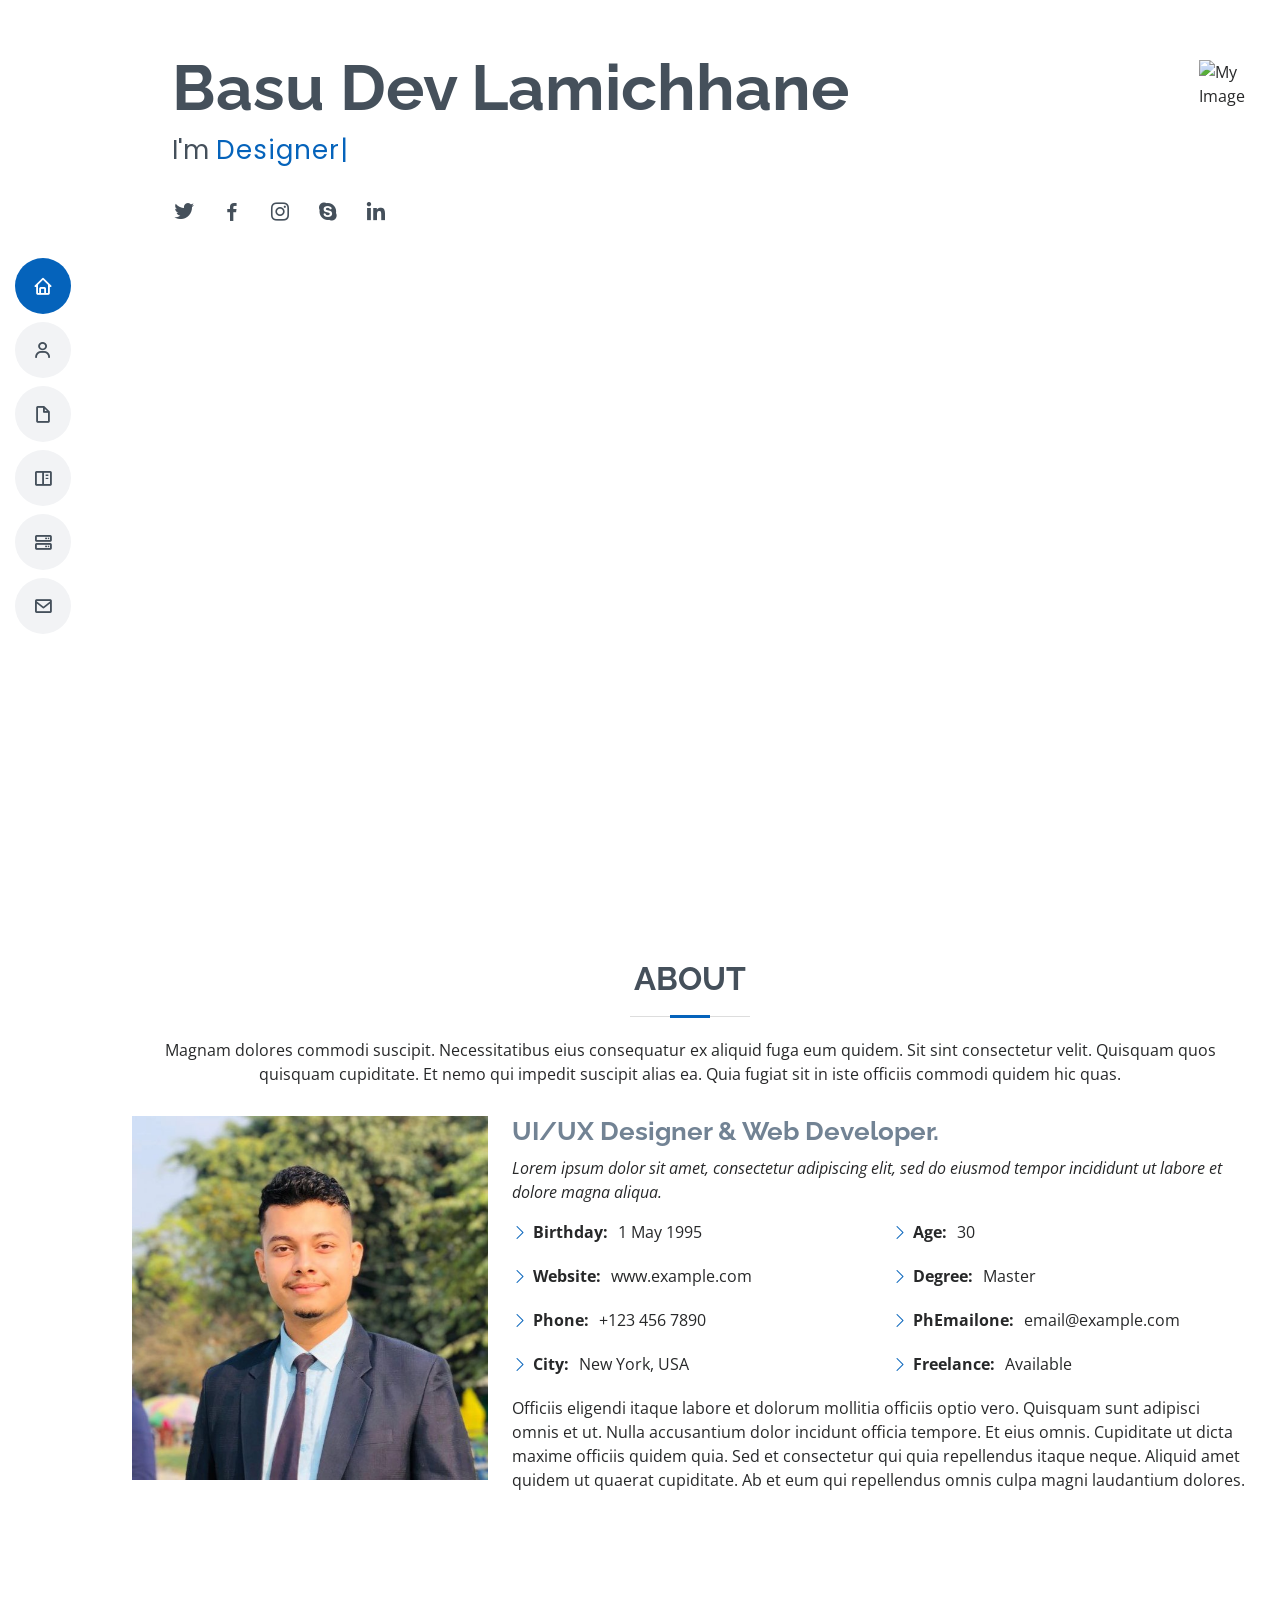
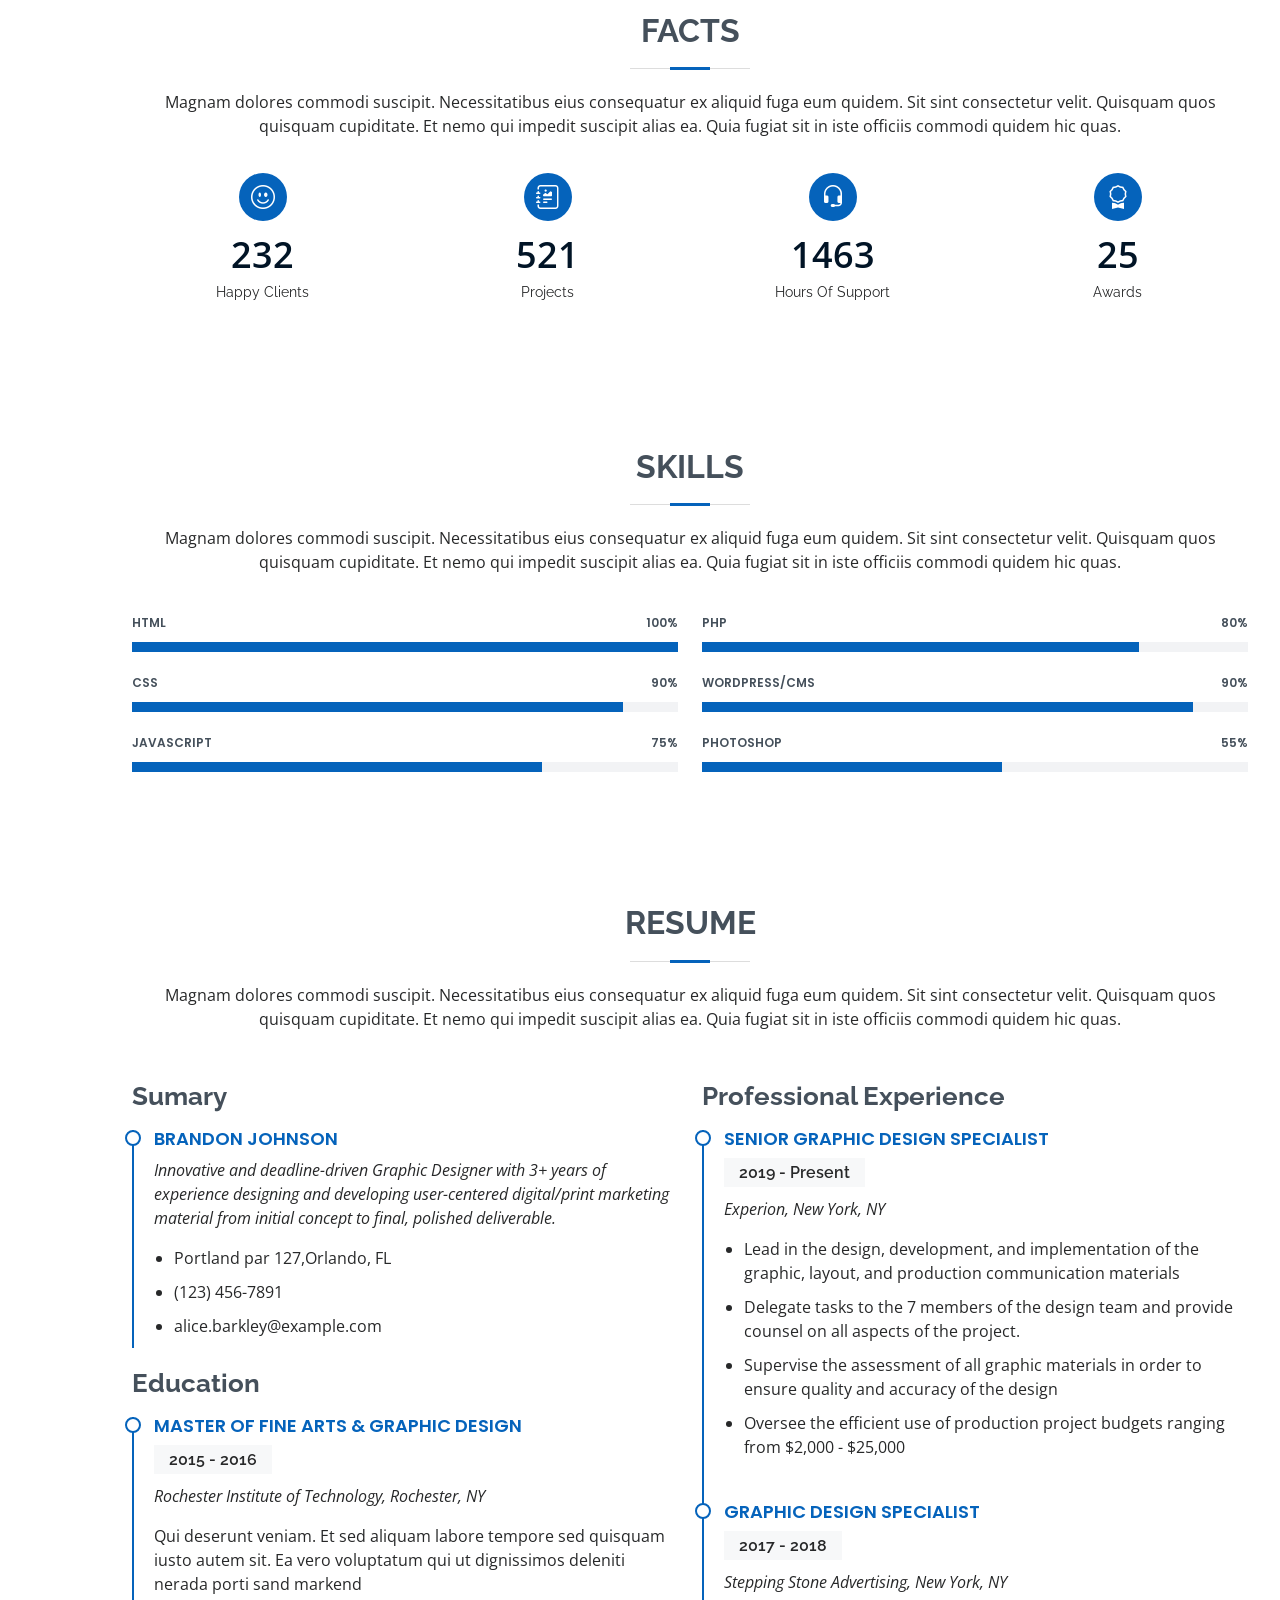
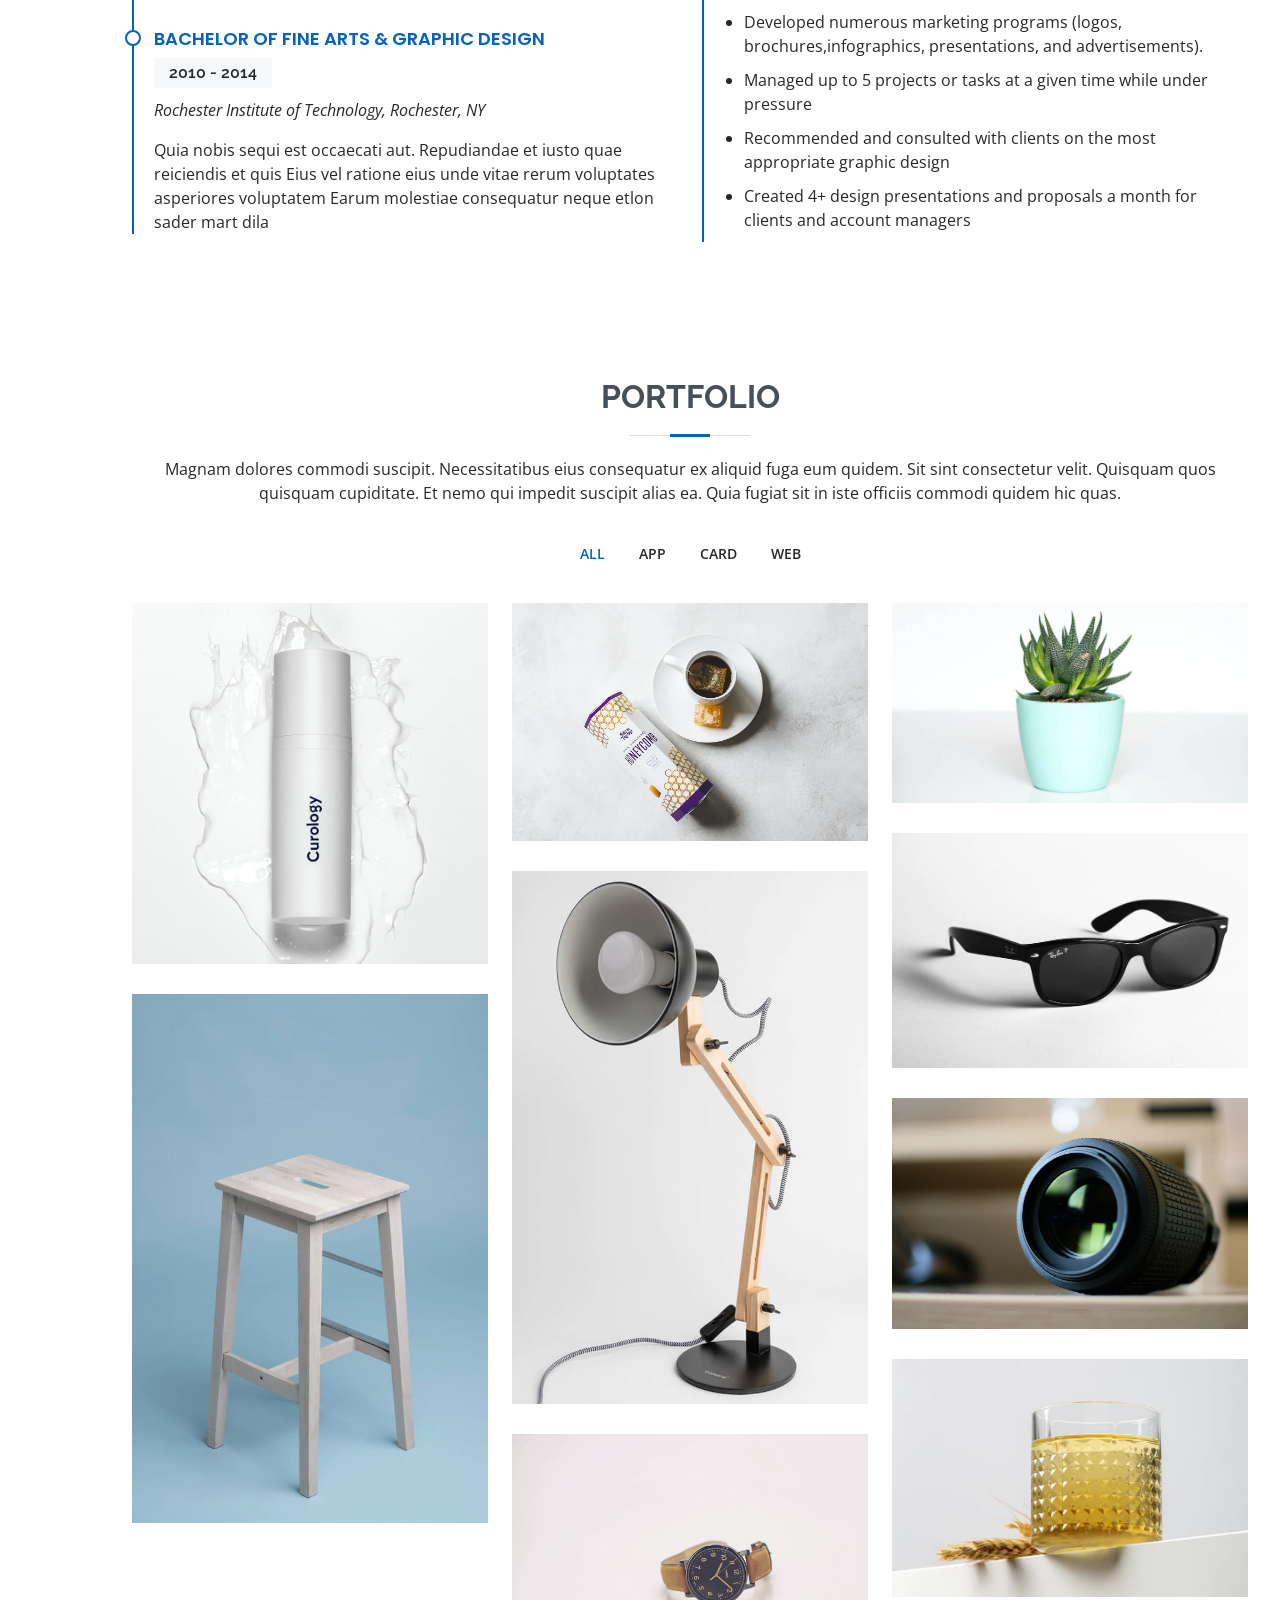
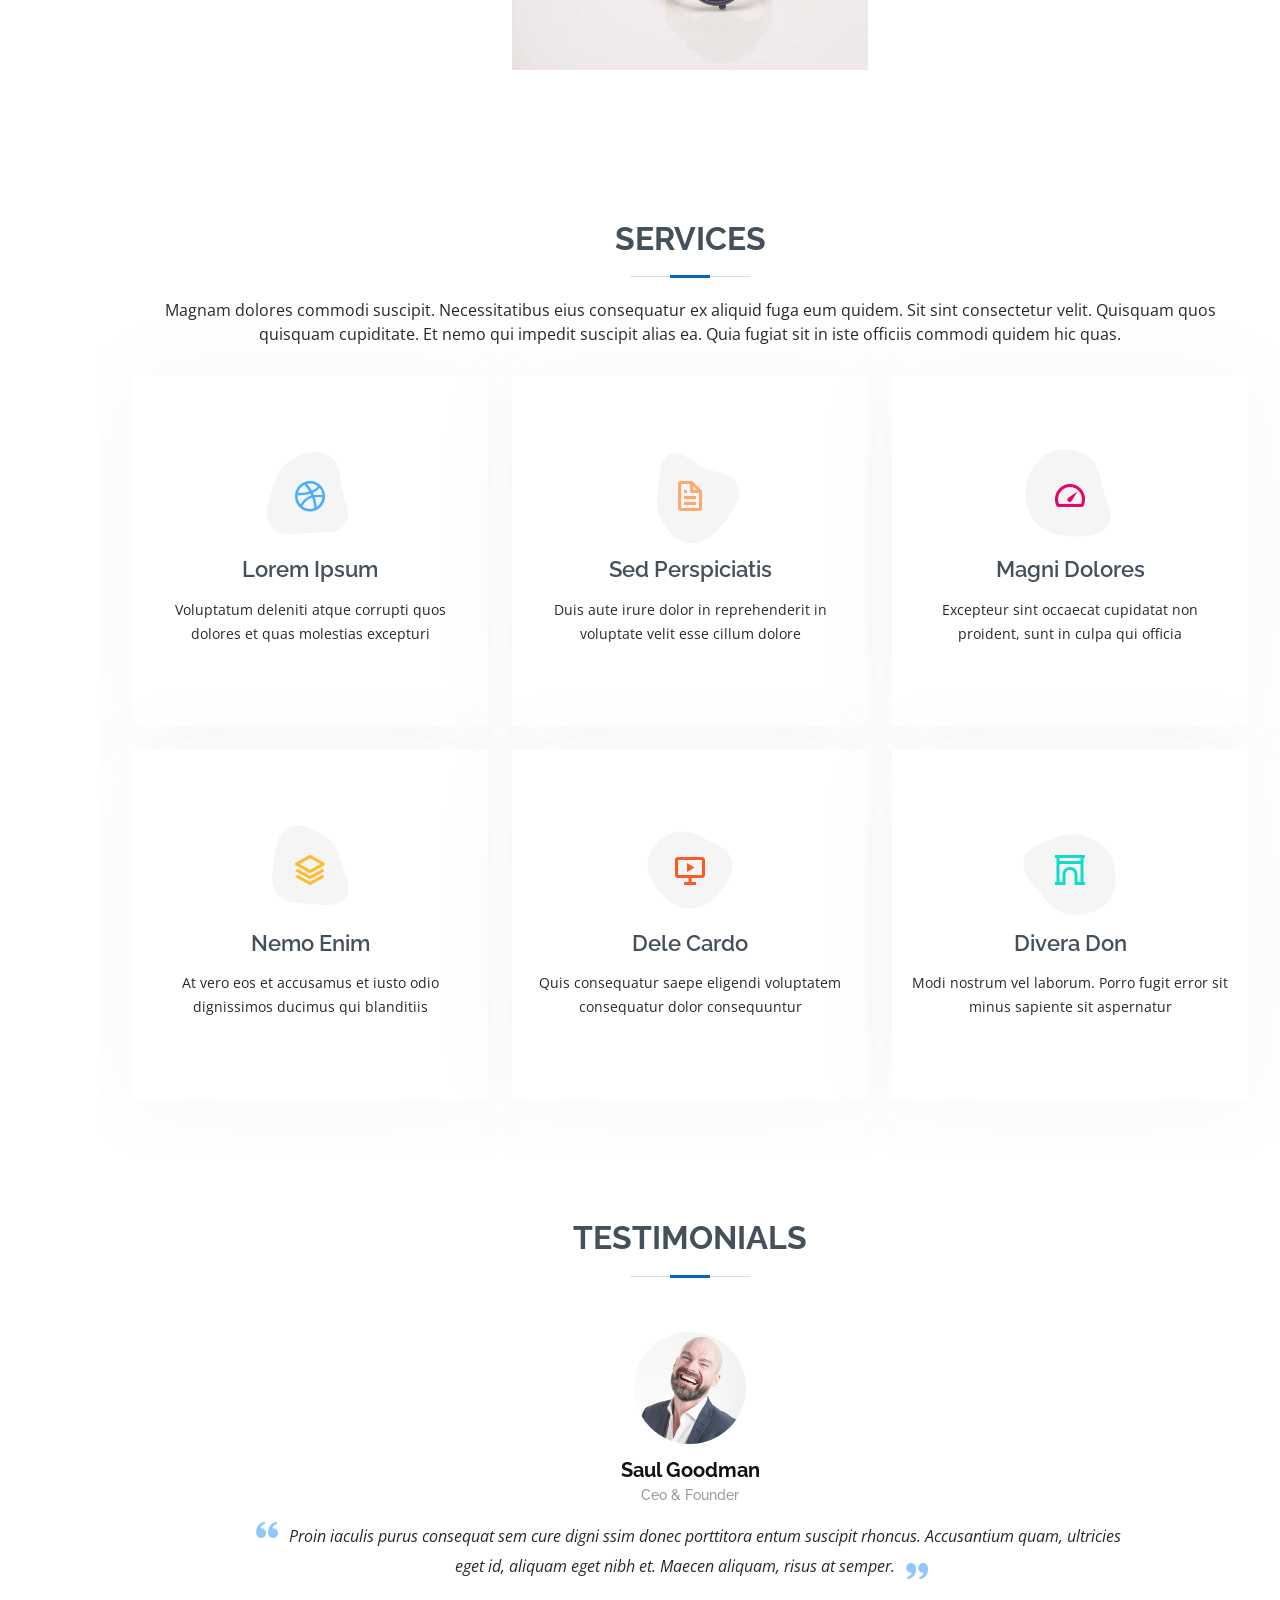
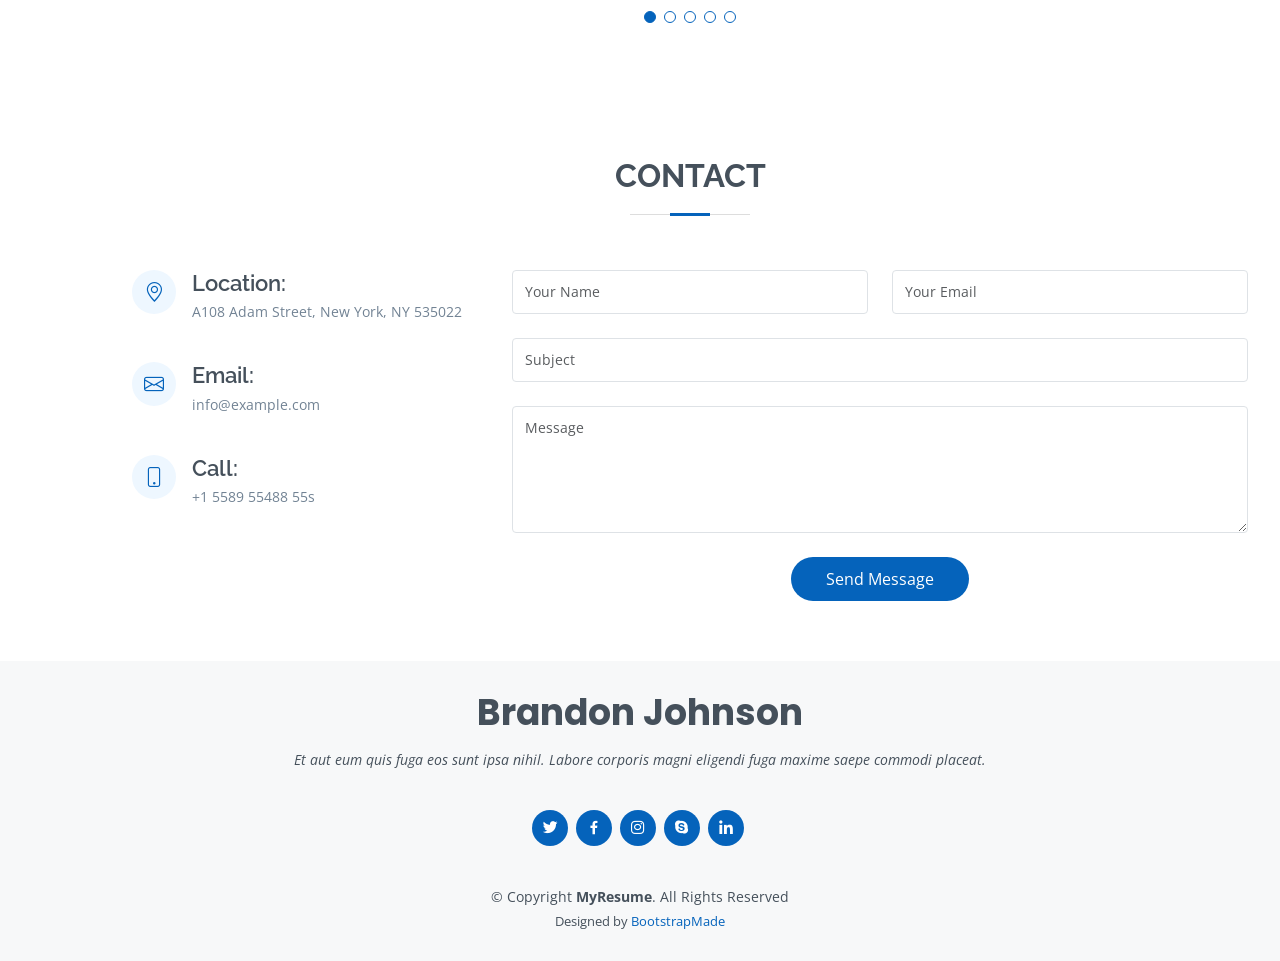
==== commit fad7ae6f: "responsive design -1" ====
--- a/index.html
+++ b/index.html
@@ -54,7 +54,7 @@
   </header><!-- End Header -->
 
   <!-- ======= Hero Section ======= -->
-  <section id="hero" class="d-flex flex-column justify-content-center">
+  <section id="hero" class="d-flex justify-content-center">
     <div class="container" data-aos="zoom-in" data-aos-delay="100">
       <h1>Basu Dev Lamichhane</h1>
       <p>I'm <span class="typed" data-typed-items="Designer, Developer, Freelancer , Teacher"></span></p>
@@ -65,6 +65,10 @@
         <a href="#" class="google-plus"><i class="bx bxl-skype"></i></a>
         <a href="#" class="linkedin"><i class="bx bxl-linkedin"></i></a>
       </div>
+    </div>
+
+    <div class="image-container">
+      <img id="my-image" src="assets/img/us_upscaled.png" alt="My Image">
     </div>
   </section><!-- End Hero -->
 
--- a/assets/css/style.css
+++ b/assets/css/style.css
@@ -273,8 +273,7 @@
 #hero {
   width: 100%;
   height: 100vh;
-  background: url("../img/me-landscape.png") top right no-repeat;
-  background-size: cover;
+  flex-direction: row;
   position: relative;
 }
 
@@ -331,6 +330,10 @@
   color: #0563bb;
 }
 
+#my-image {
+  height: 600px;
+}
+
 @media (max-width: 992px) {
   #hero {
     text-align: center;
@@ -348,9 +351,16 @@
   }
 }
 
-/*--------------------------------------------------------------
-# Sections General
---------------------------------------------------------------*/
+@media (max-width: 700px) {
+  #my-image {
+    height: 400px;
+  }
+  #hero {
+    flex-direction: column !important;
+  }
+}
+
+/*-------------------------------------------------------------- # Sections General --------------------------------------------------------------*/
 section {
   padding: 60px 0;
   overflow: hidden;
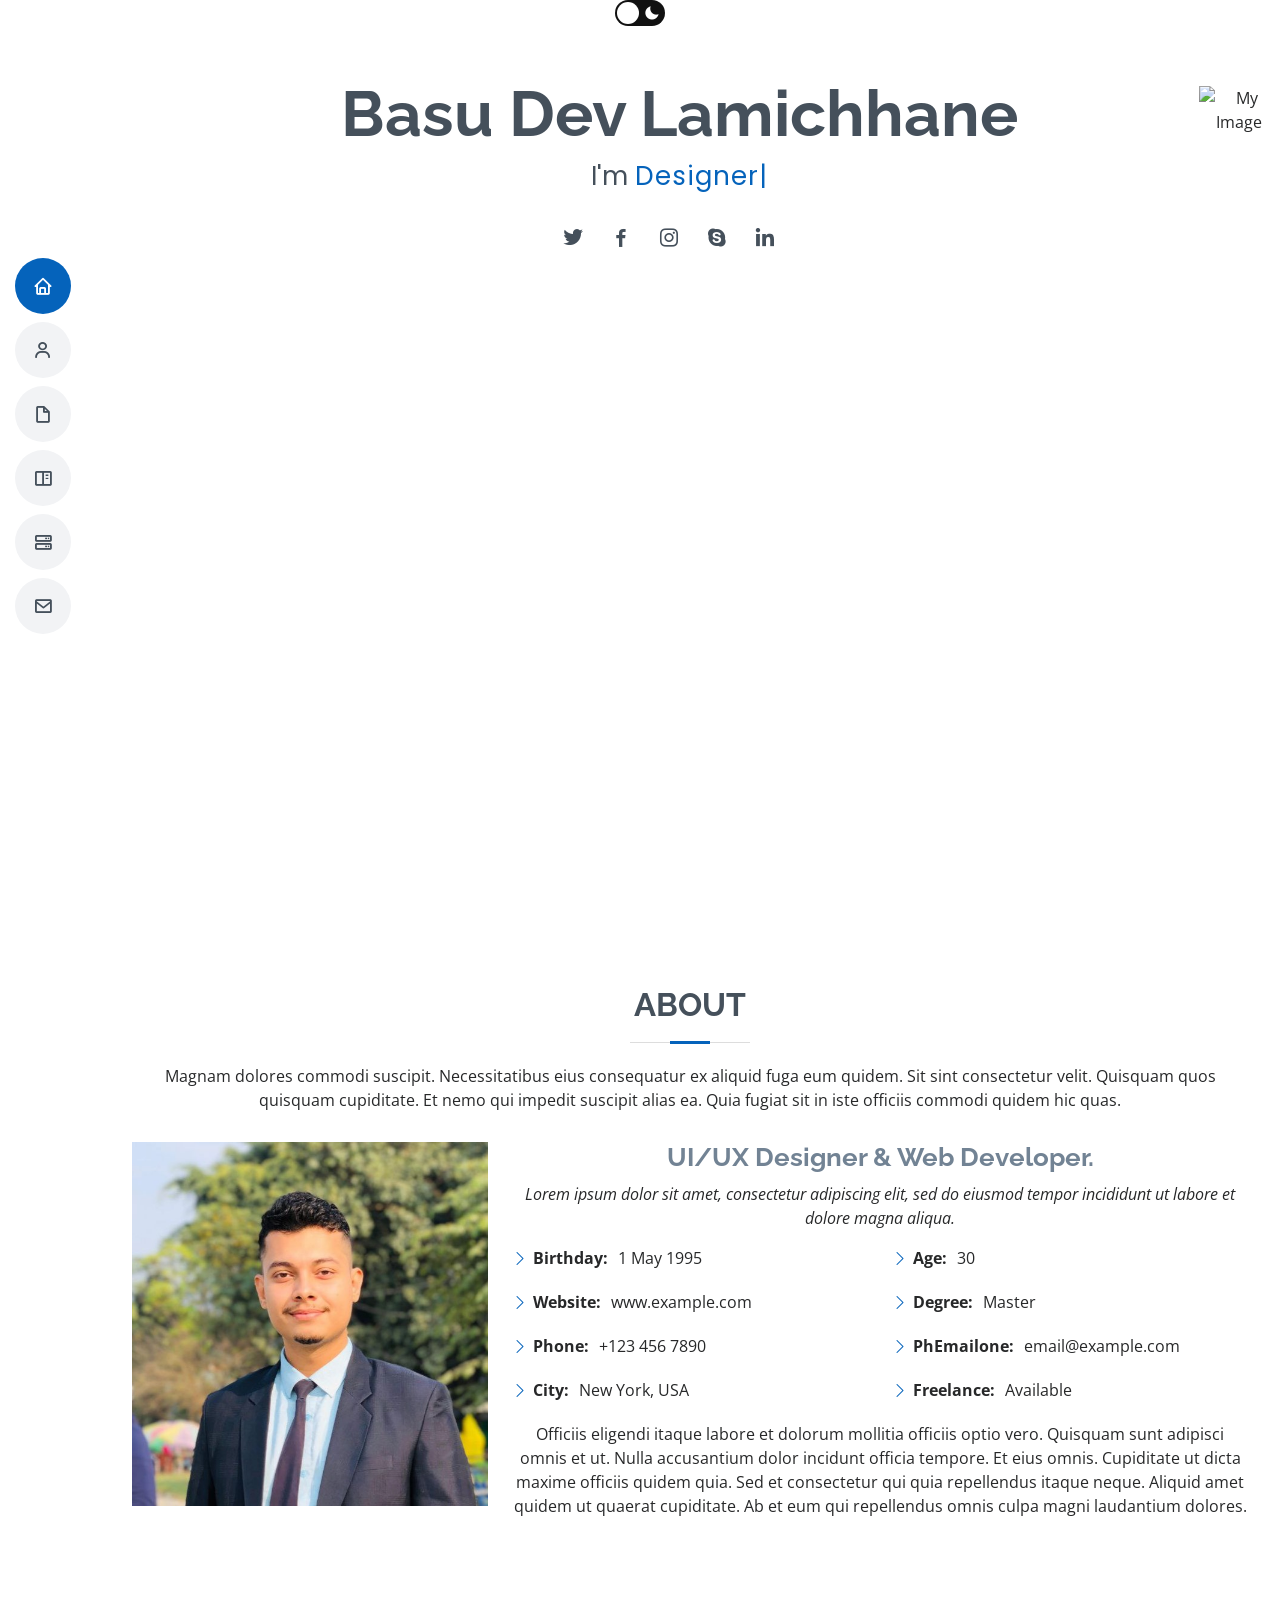
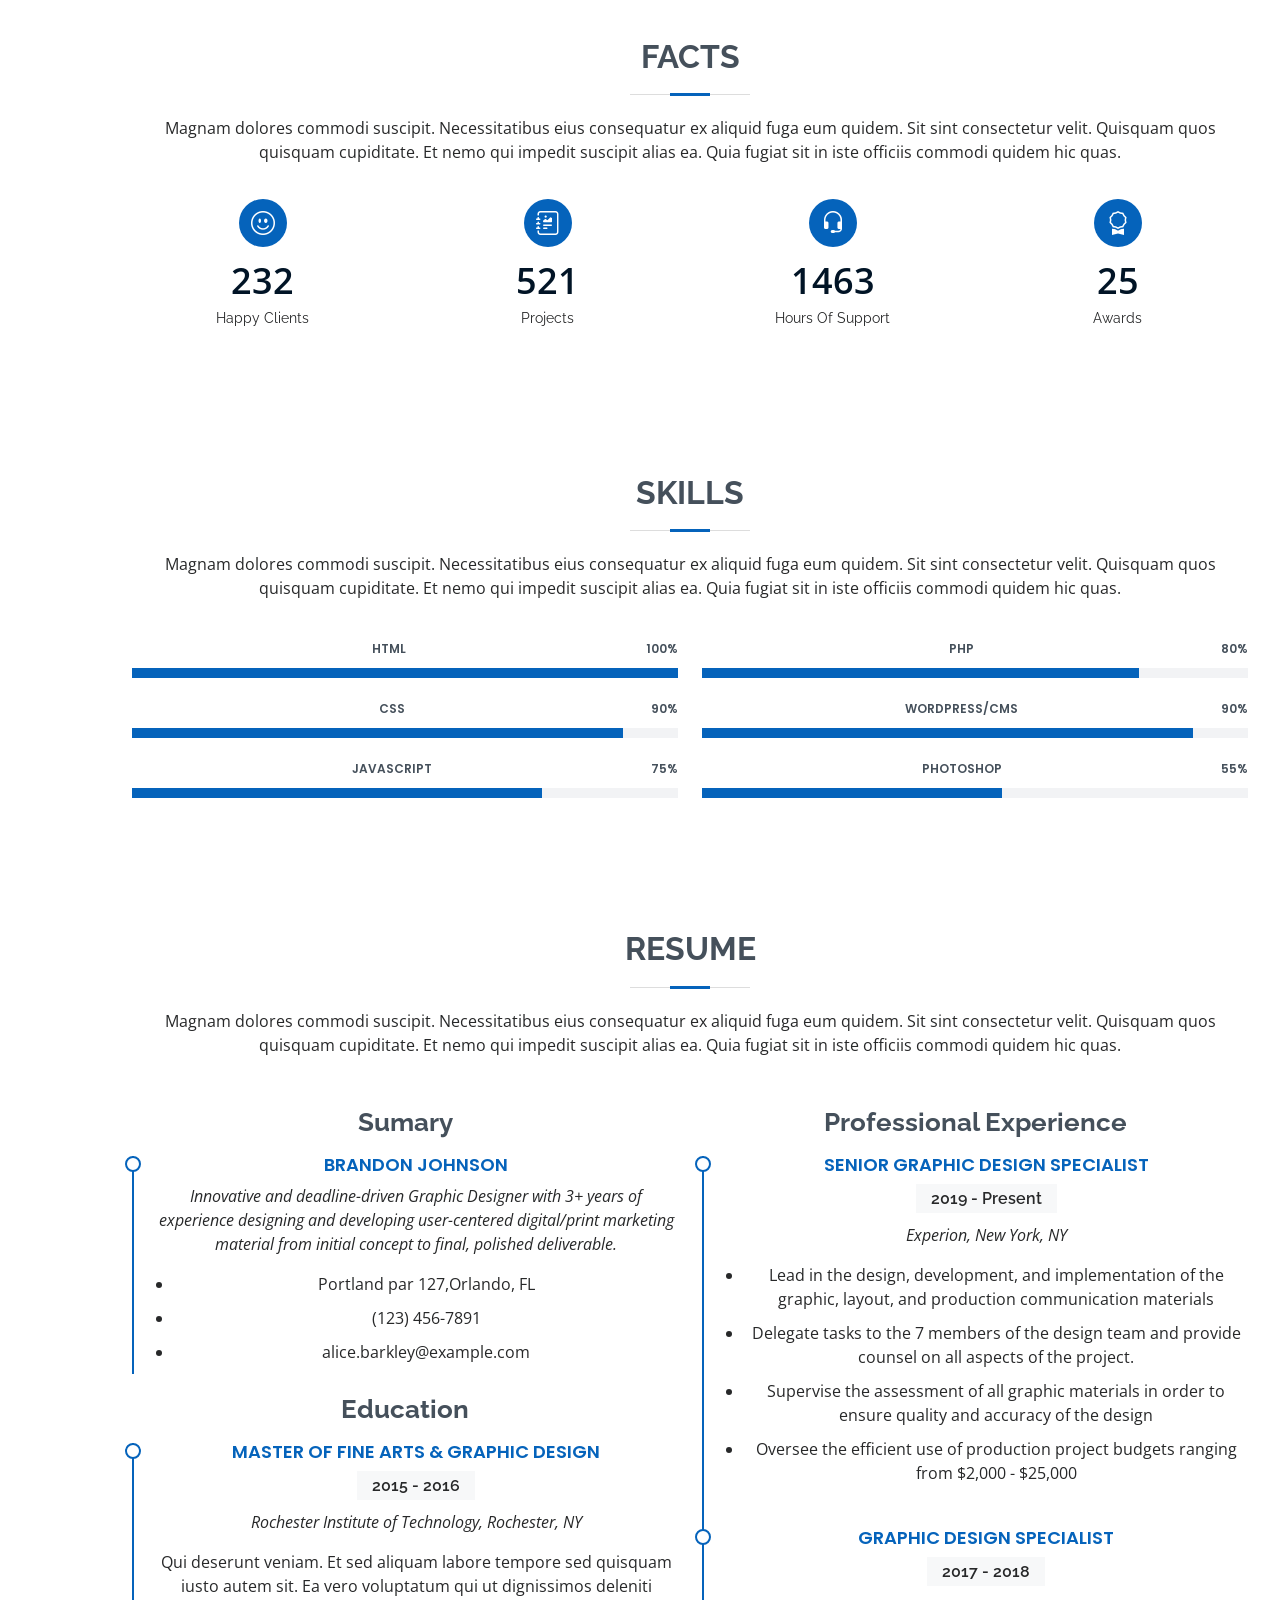
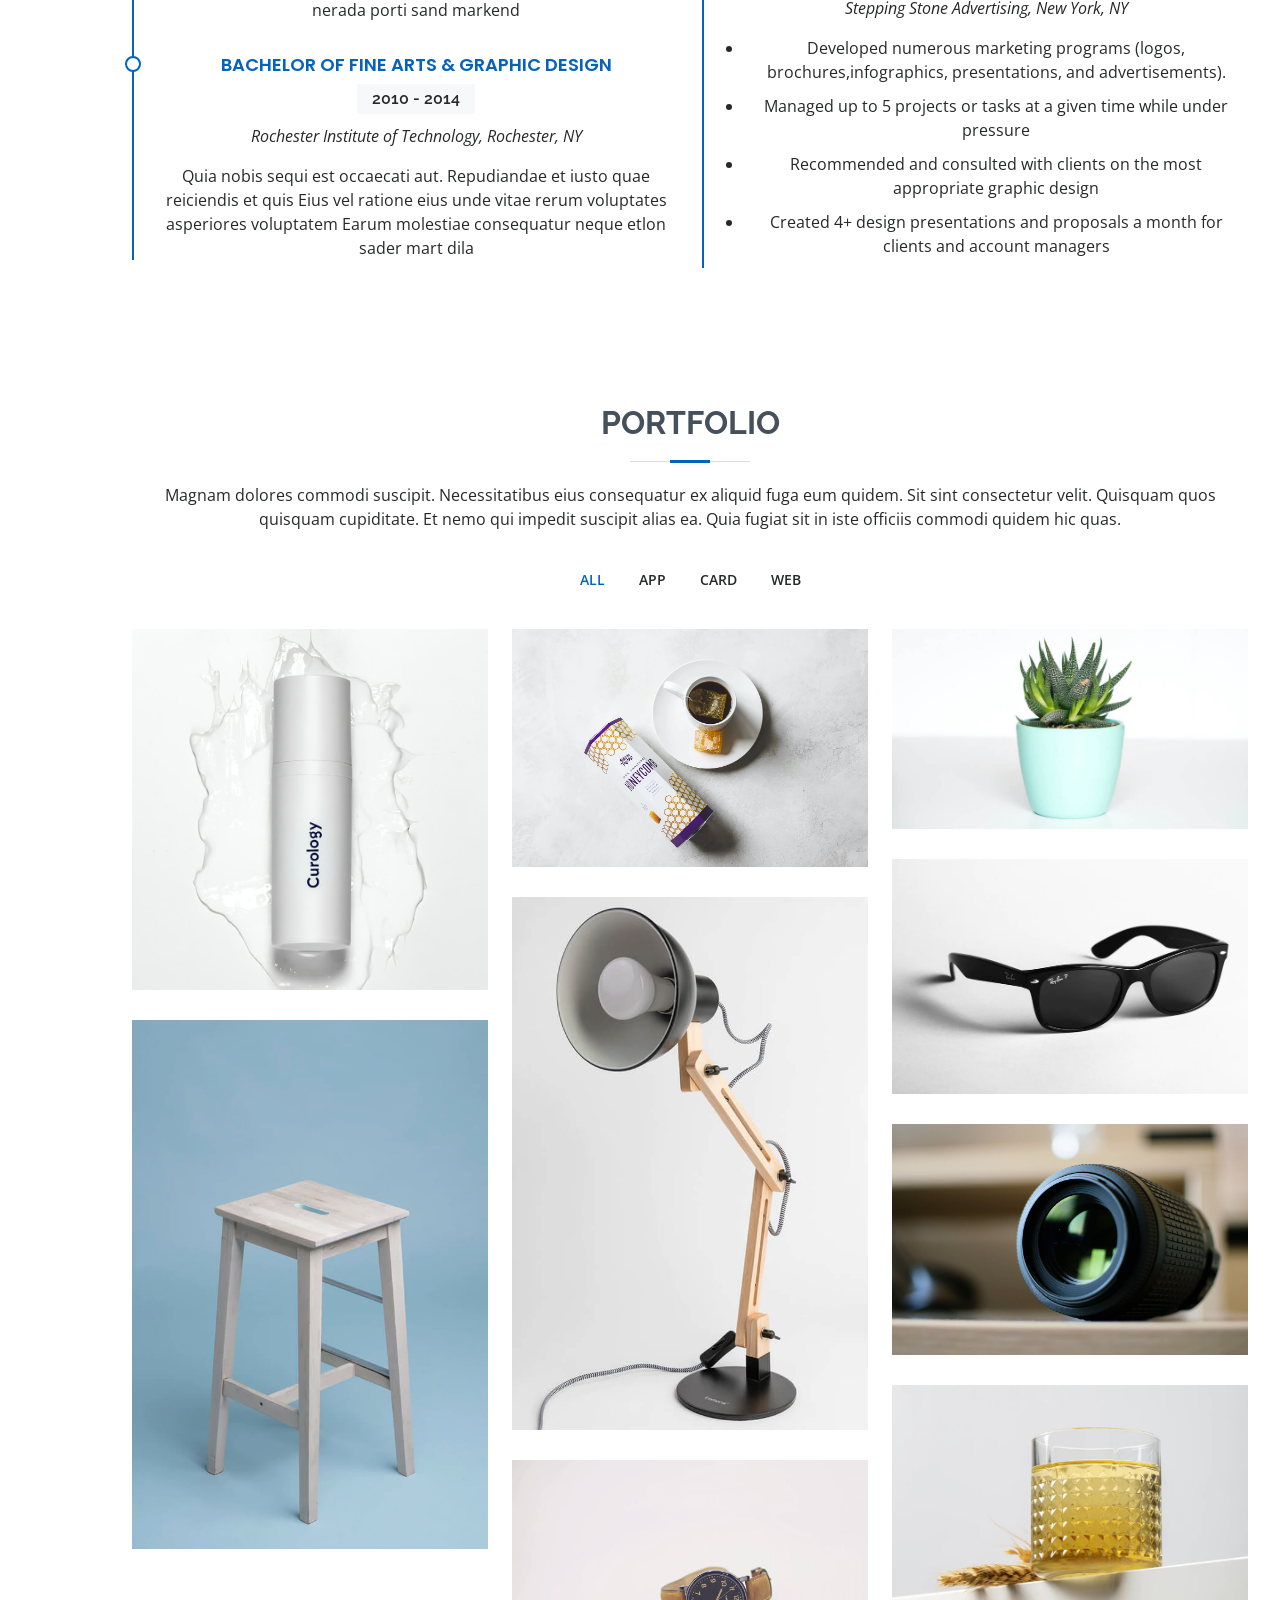
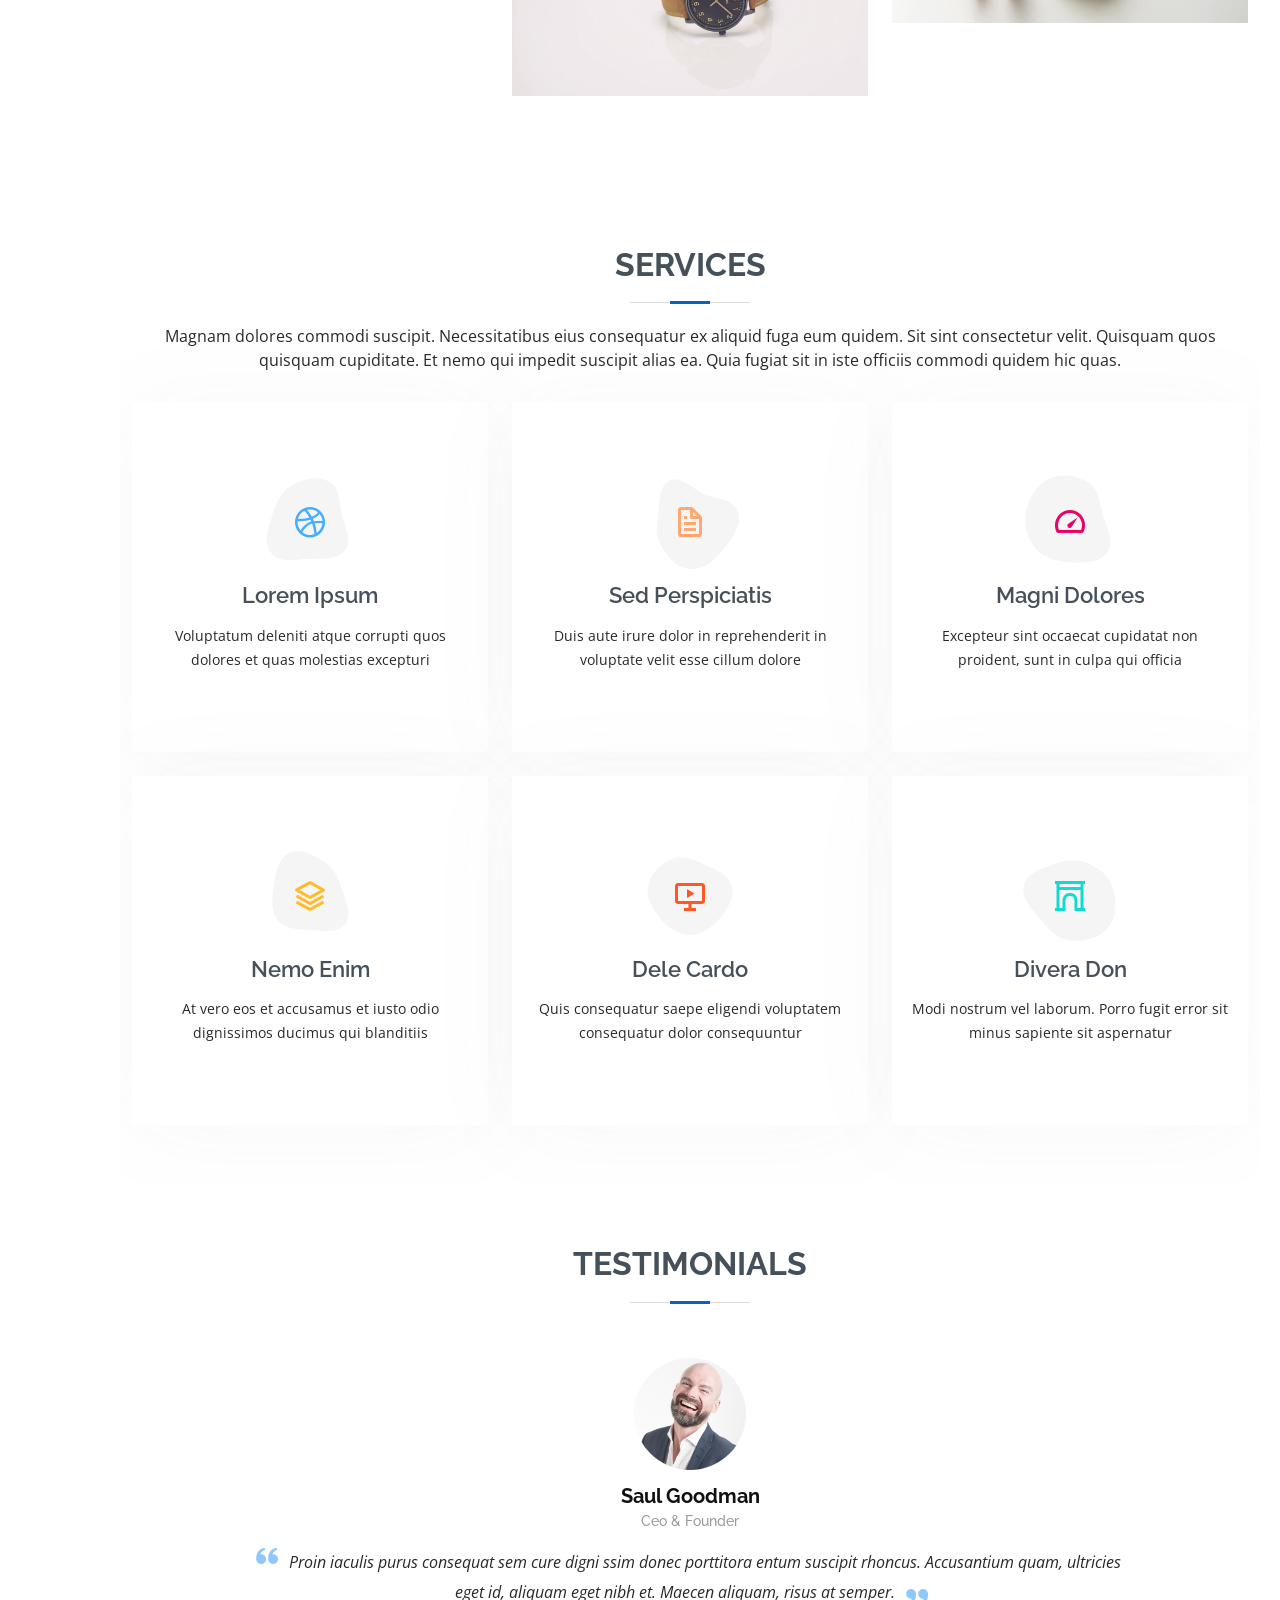
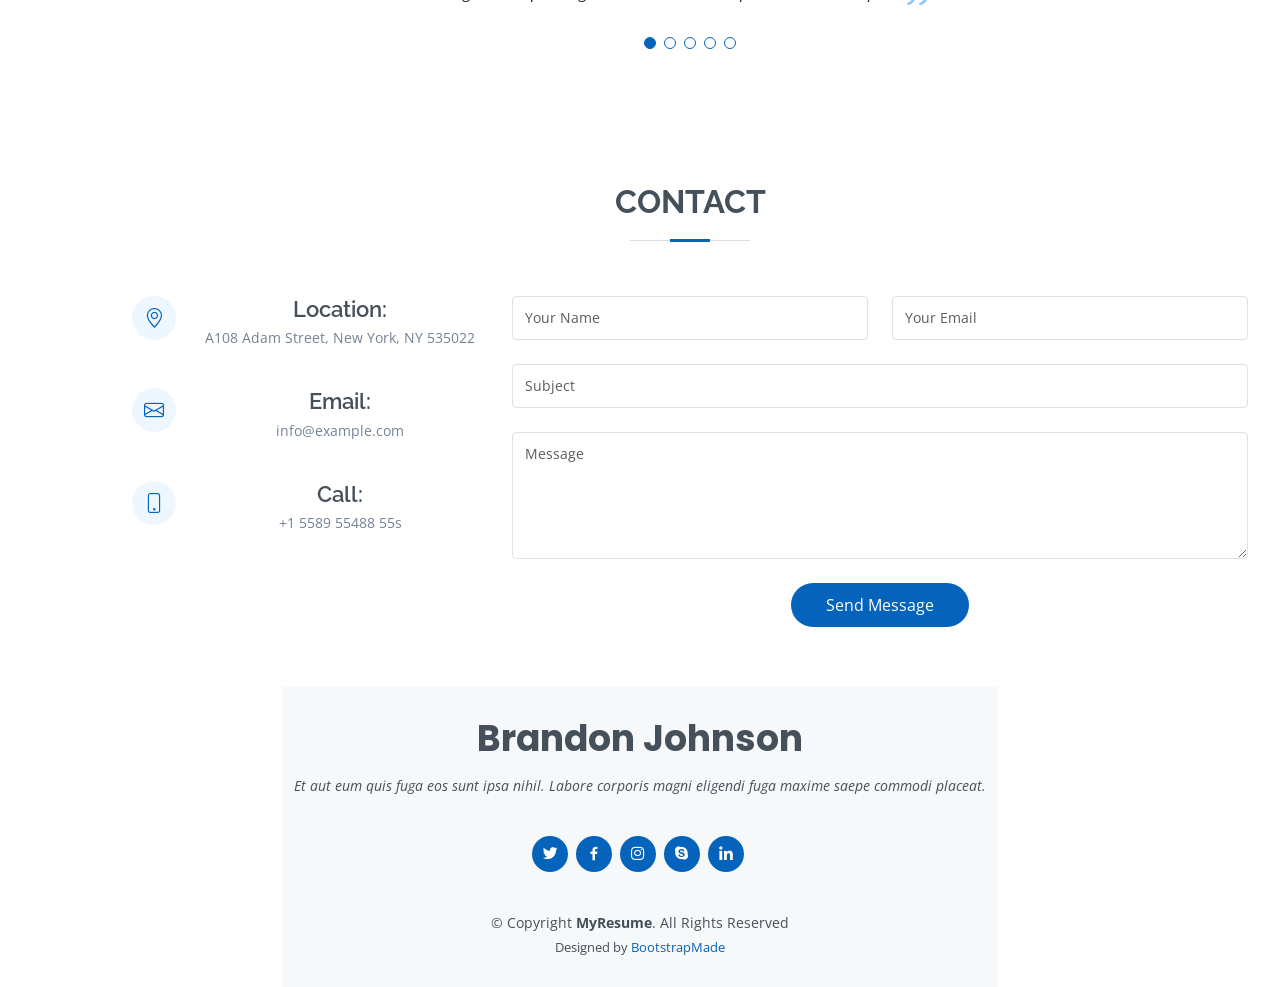
==== commit 5e248110: "Dark theme updated" ====
--- a/index.html
+++ b/index.html
@@ -26,6 +26,8 @@
   <link href="assets/vendor/glightbox/css/glightbox.min.css" rel="stylesheet">
   <link href="assets/vendor/swiper/swiper-bundle.min.css" rel="stylesheet">
 
+  <!-- Custom dark theme css -->
+  <link rel="stylesheet" href="assets/css/custom-dark-theme.css" id="dark-theme">
   <!-- Template Main CSS File -->
   <link href="assets/css/style.css" rel="stylesheet">
 
@@ -36,6 +38,17 @@
   <!-- ======= Mobile nav toggle button ======= -->
   <!-- <button type="button" class="mobile-nav-toggle d-xl-none"><i class="bi bi-list mobile-nav-toggle"></i></button> -->
   <i class="bi bi-list mobile-nav-toggle d-lg-none"></i>
+
+  <!-- Toggle light and dark theme -->
+  <div class="toggle-btn-container">
+    <input type="checkbox" class="checkbox" id="checkbox">
+    <label for="checkbox" class="checkbox-label">
+      <i class='bx bx-sun' style='color:#eff504'></i>
+      <i class='bx bxs-moon' style='color:#ffffff'></i>
+      <span class="ball"></span>
+    </label>
+  </div>
+
   <!-- ======= Header ======= -->
   <header id="header" class="d-flex flex-column justify-content-center">
 
--- a/assets/css/custom-dark-theme.css
+++ b/assets/css/custom-dark-theme.css
@@ -0,0 +1,101 @@
+/* body,
+.info,
+.php-email-form {
+  background-color: black !important;
+  color: white;
+}
+
+.section-title h2 {
+  color: white;
+}
+
+#footer .container {
+  background-color: black !important;
+  color: white;
+} */
+
+.dark-bg {
+  background-color: black !important;
+}
+
+.dark-txt {
+  color: white !important;
+}
+
+@import url("https://fonts.googleapis.com/css2?family=Montserrat&display=swap");
+
+* {
+  box-sizing: border-box;
+}
+
+body {
+  font-family: "Montserrat", sans-serif;
+  background-color: #fff;
+  display: flex;
+  justify-content: center;
+  align-items: center;
+  flex-direction: column;
+  text-align: center;
+  min-height: 100vh;
+  margin: 0;
+  transition: background 0.2s linear;
+}
+.checkbox {
+  opacity: 0;
+  position: absolute;
+}
+
+.checkbox-label {
+  background-color: #111;
+  width: 50px;
+  height: 26px;
+  border-radius: 50px;
+  position: relative;
+  padding: 5px;
+  cursor: pointer;
+  display: flex;
+  justify-content: space-between;
+  align-items: center;
+}
+
+.fa-moon {
+  color: #f1c40f;
+}
+
+.fa-sun {
+  color: #f39c12;
+}
+
+.checkbox-label .ball {
+  background-color: #fff;
+  width: 22px;
+  height: 22px;
+  position: absolute;
+  left: 2px;
+  top: 2px;
+  border-radius: 50%;
+  transition: transform 0.2s linear;
+}
+
+.checkbox:checked + .checkbox-label .ball {
+  transform: translateX(24px);
+}
+
+/*  Support me if you like it */
+.support {
+  position: absolute;
+  right: 20px;
+  bottom: 20px;
+}
+
+.support a {
+  color: #292c35;
+  font-size: 32px;
+  backface-visibility: hidden;
+  display: inline-block;
+  transition: transform 0.2s ease;
+}
+
+.support a:hover {
+  transform: scale(1.1);
+}
--- a/assets/css/style.css
+++ b/assets/css/style.css
@@ -299,6 +299,7 @@
   font-weight: 700;
   line-height: 56px;
   color: #45505b;
+  transition: all 0.3s;
 }
 
 #hero p {
@@ -1222,3 +1223,7 @@
 #footer .credits {
   font-size: 13px;
 }
+
+/*--------------------------------------------------------------
+# Footer
+--------------------------------------------------------------*/
